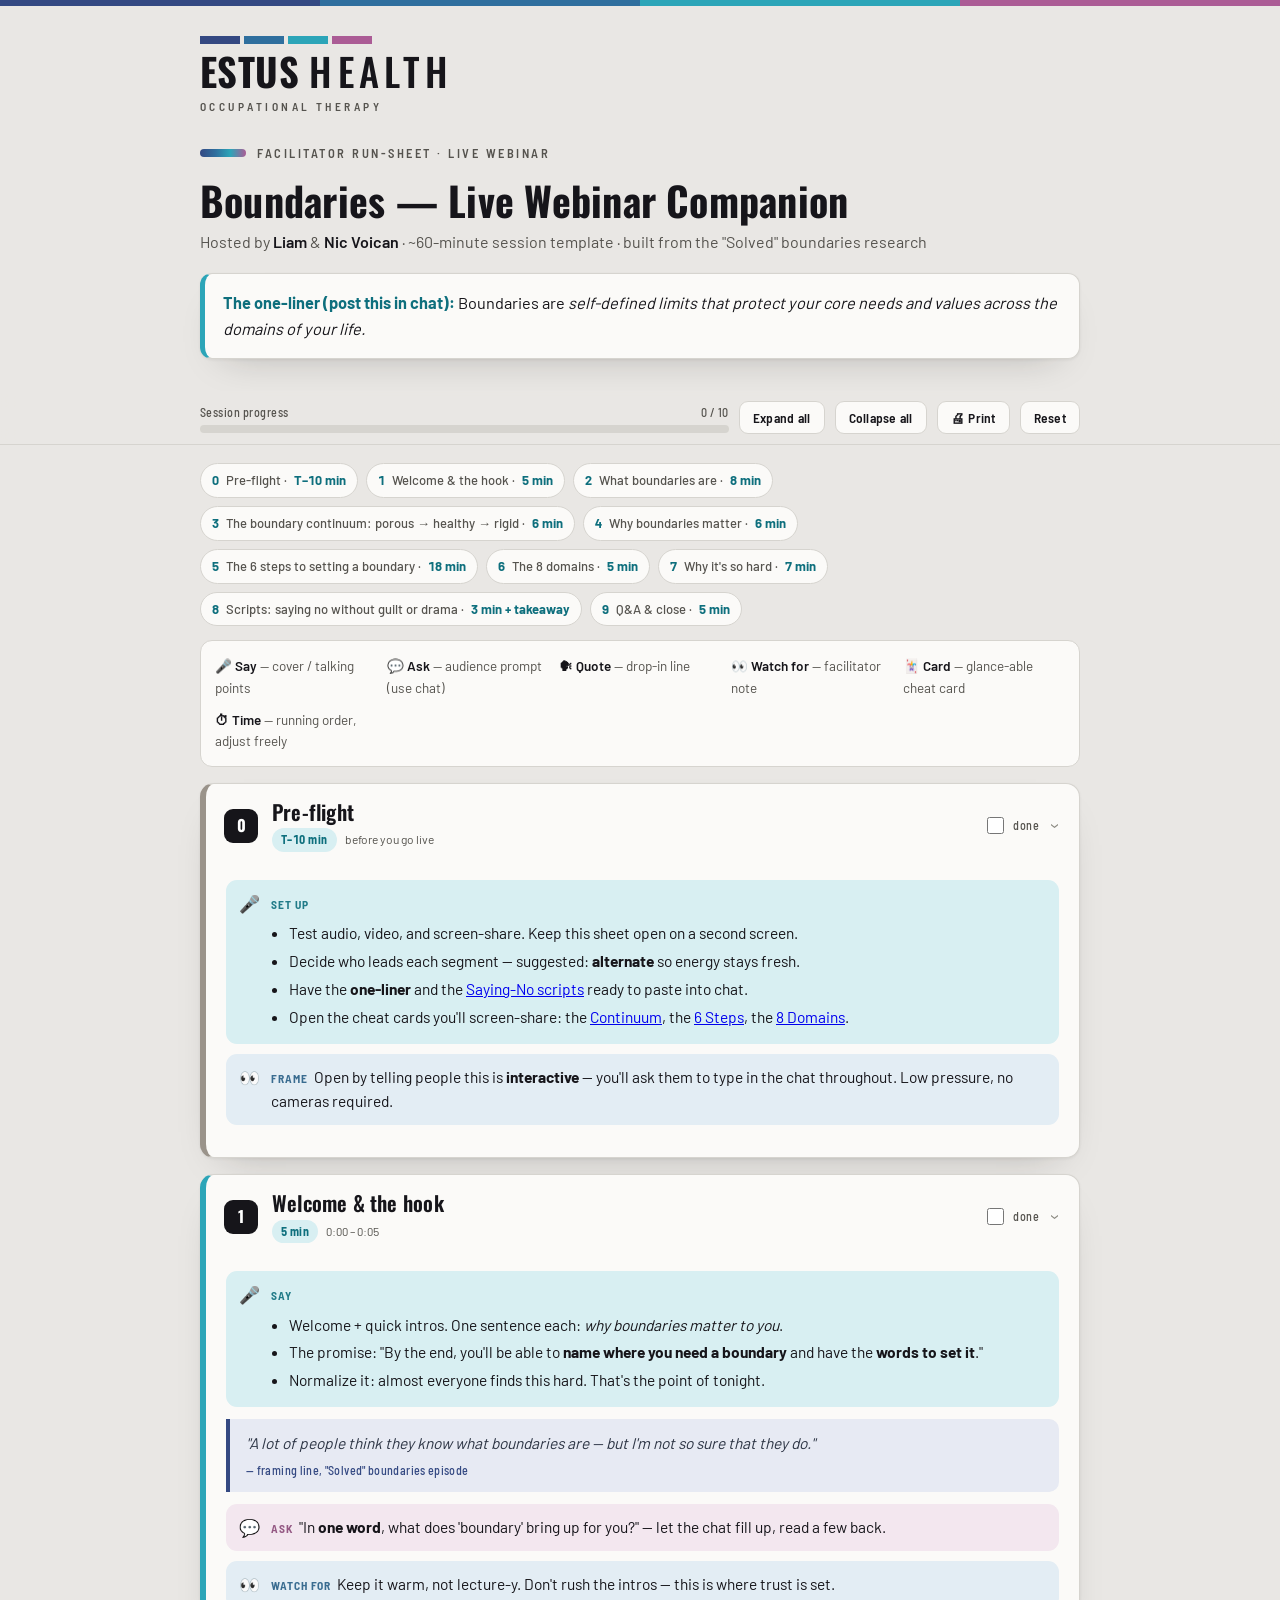
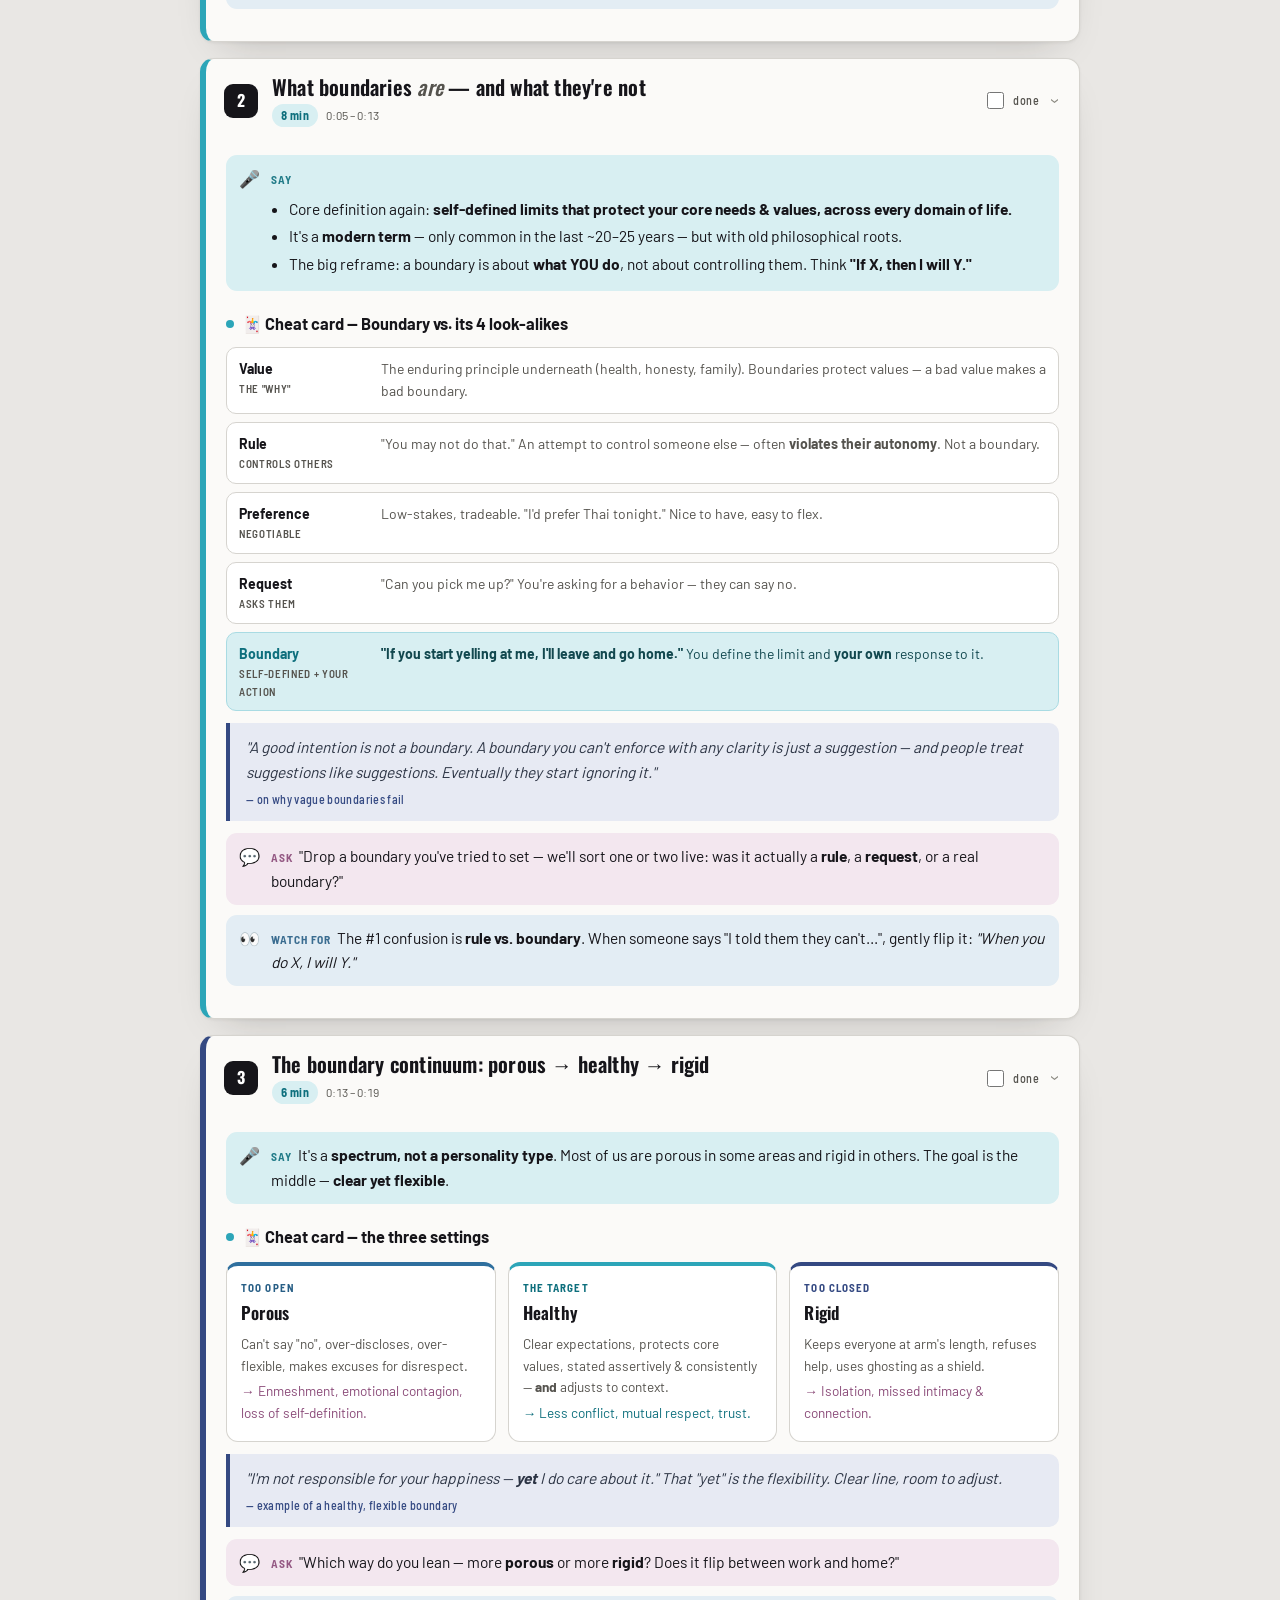
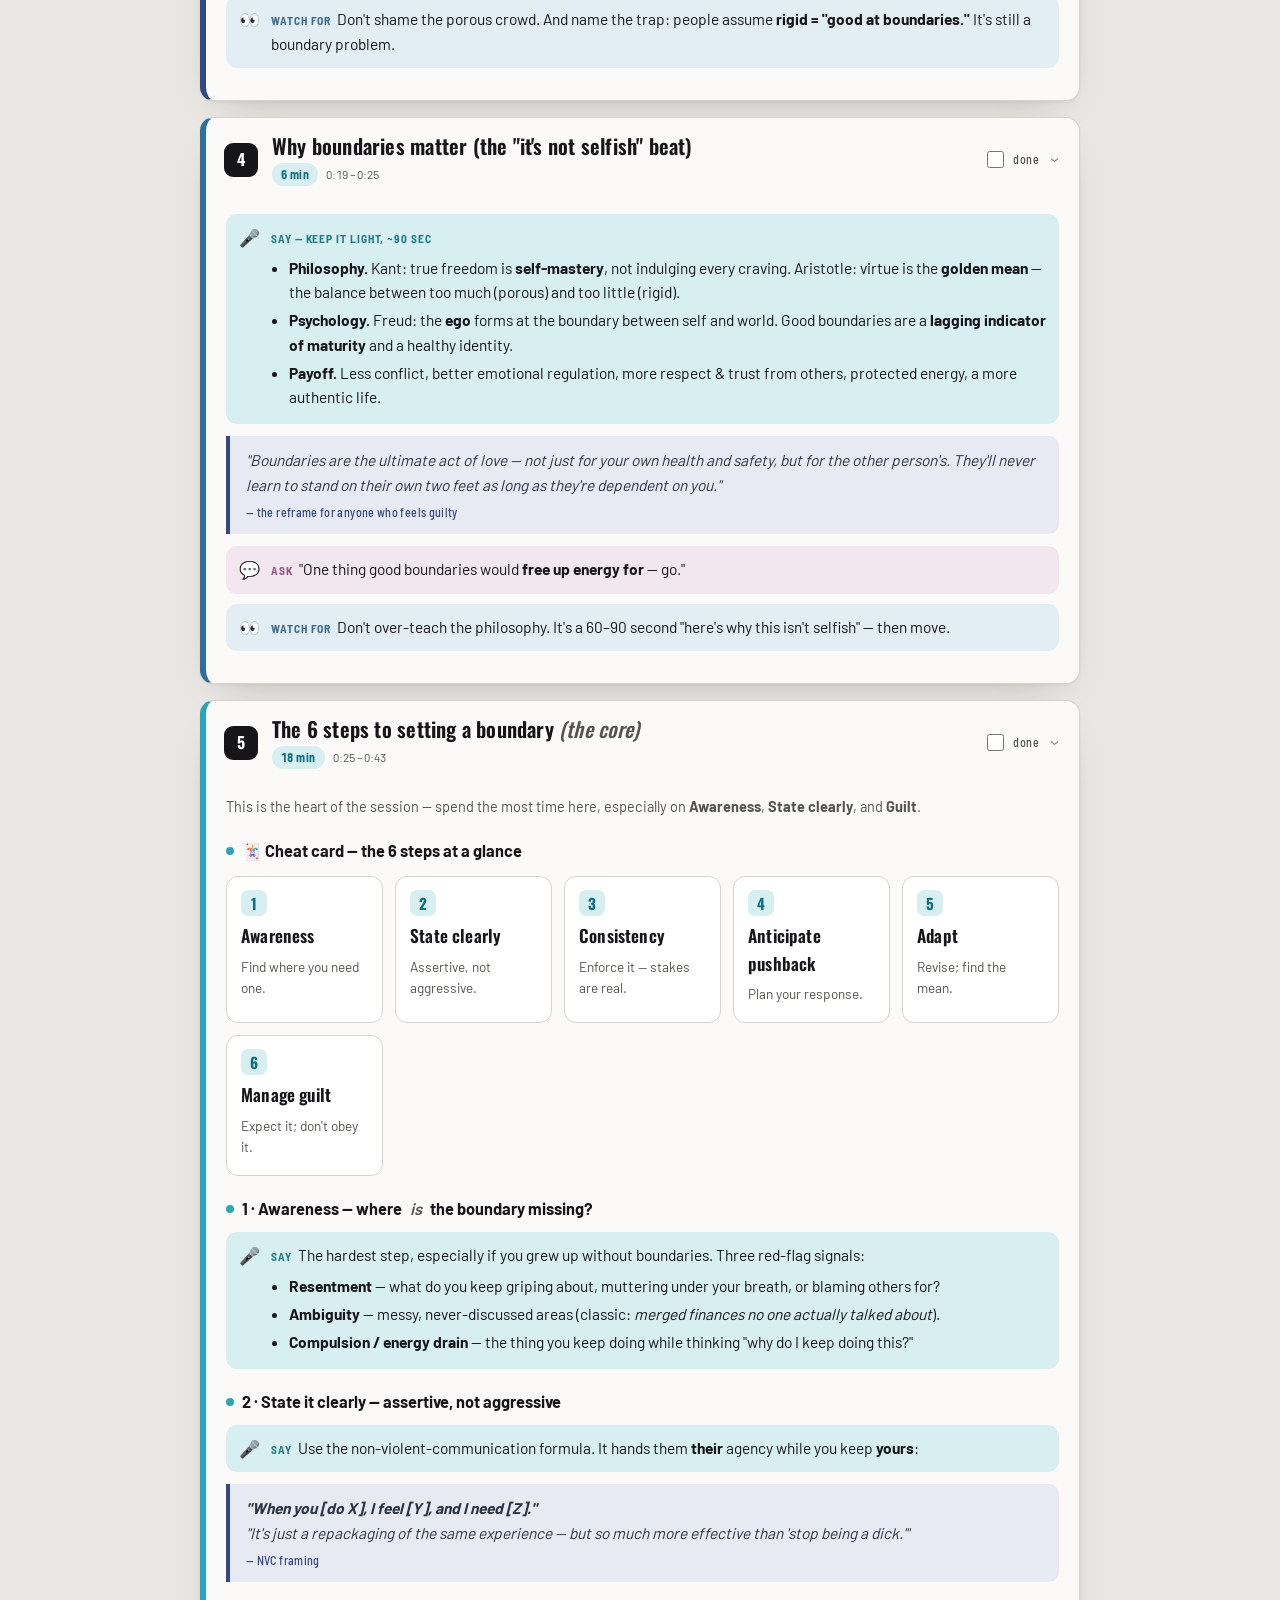
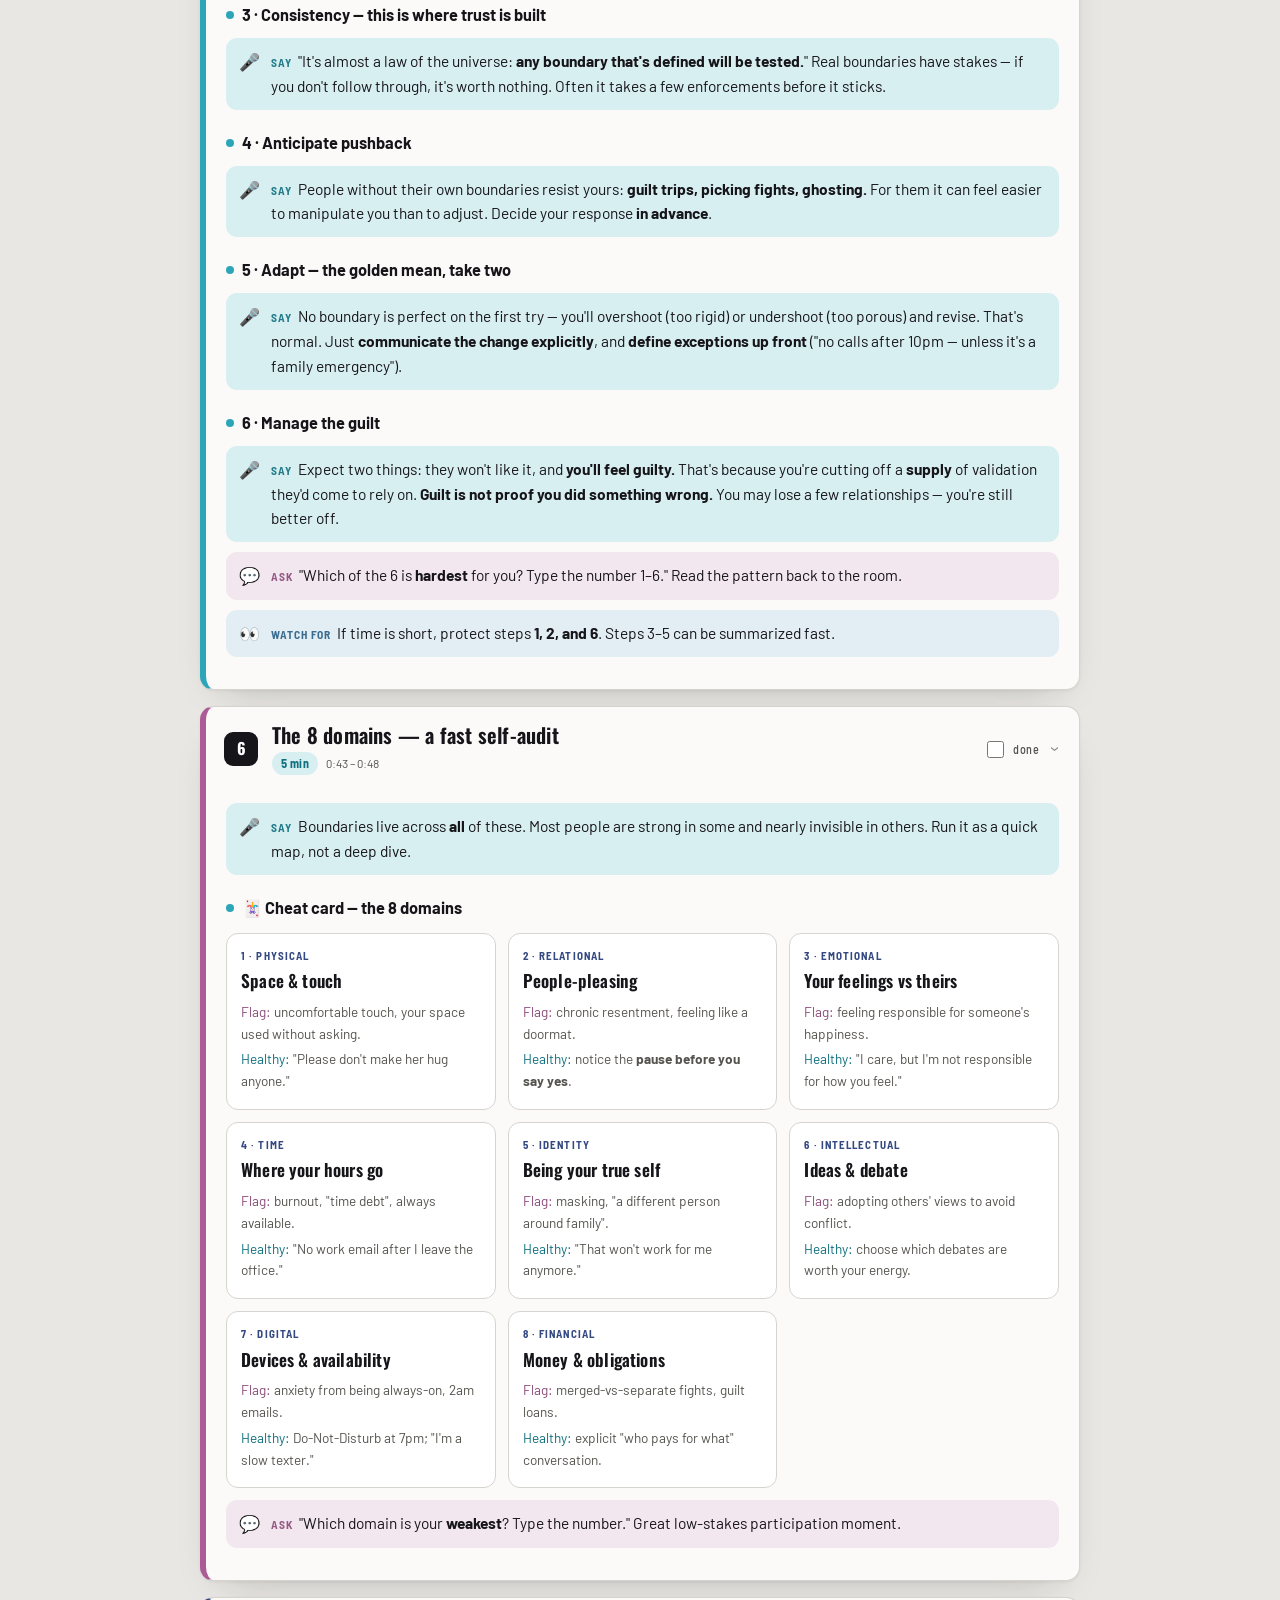
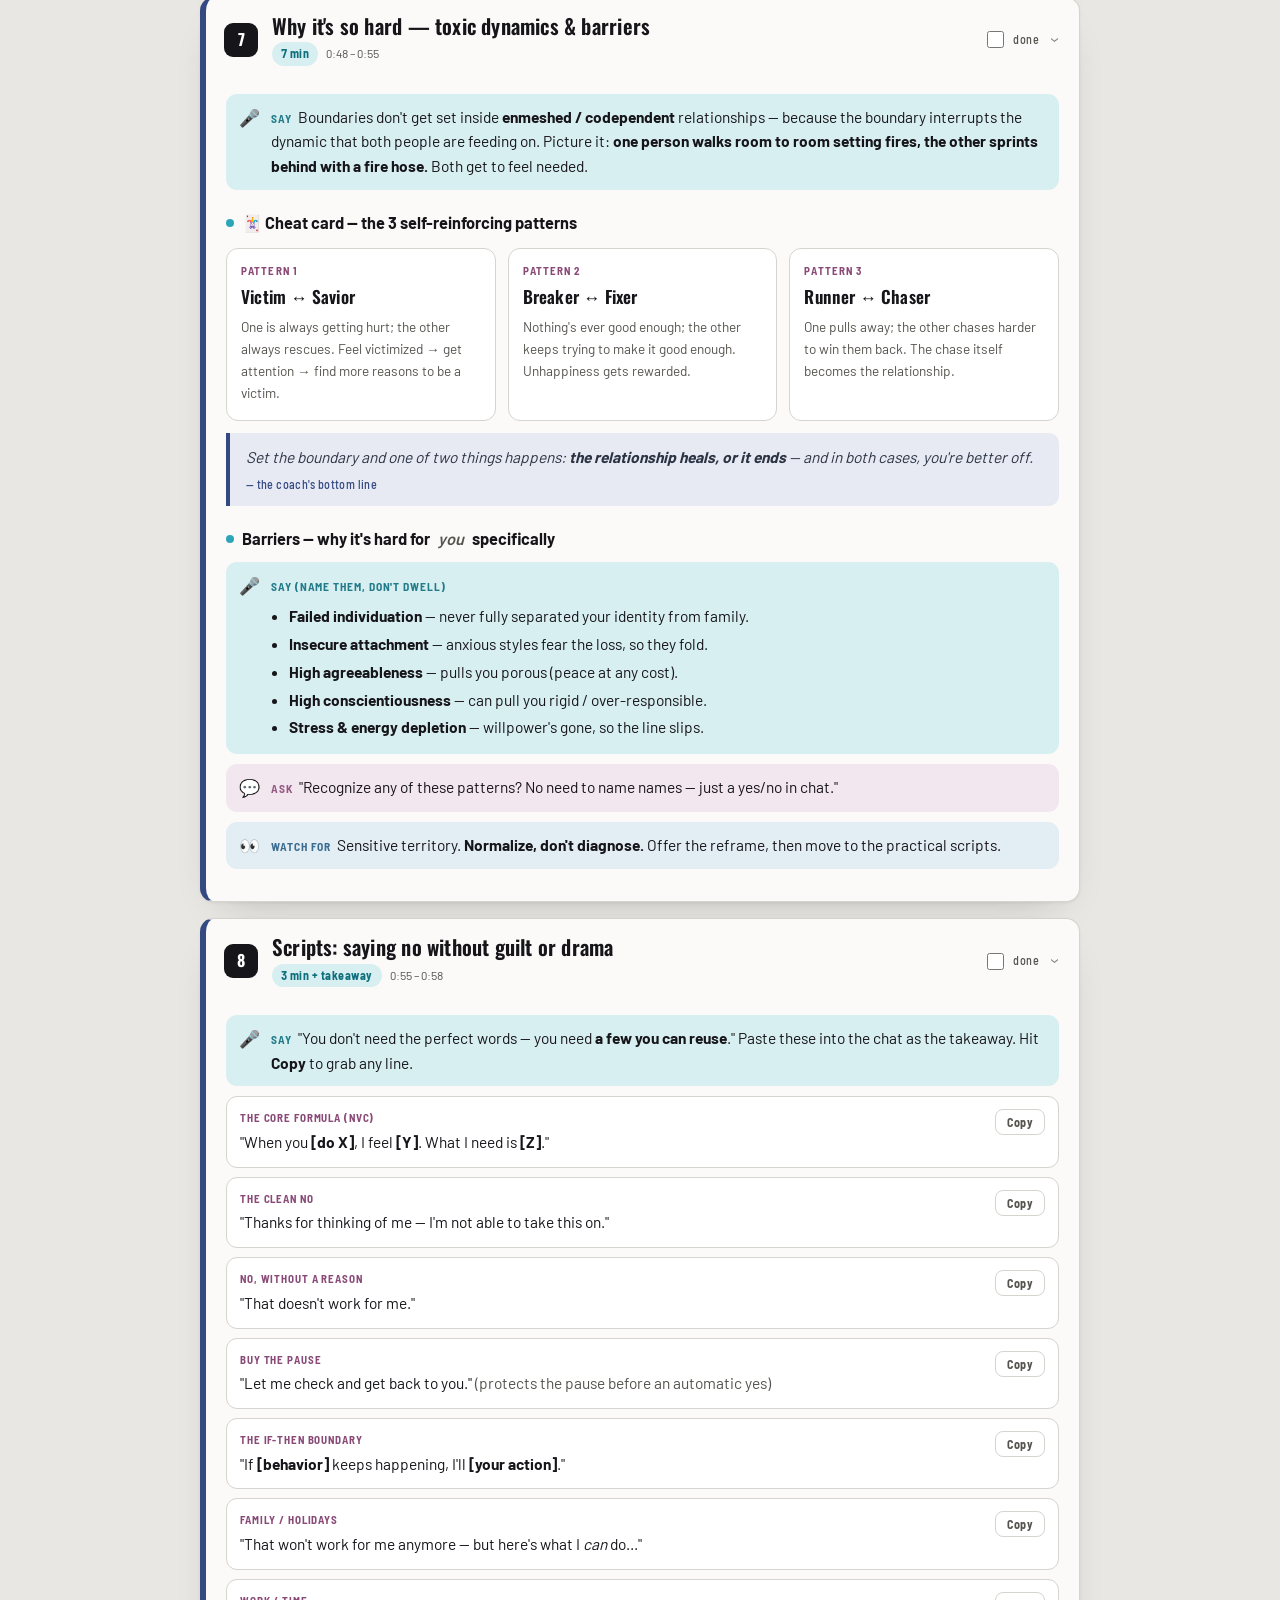
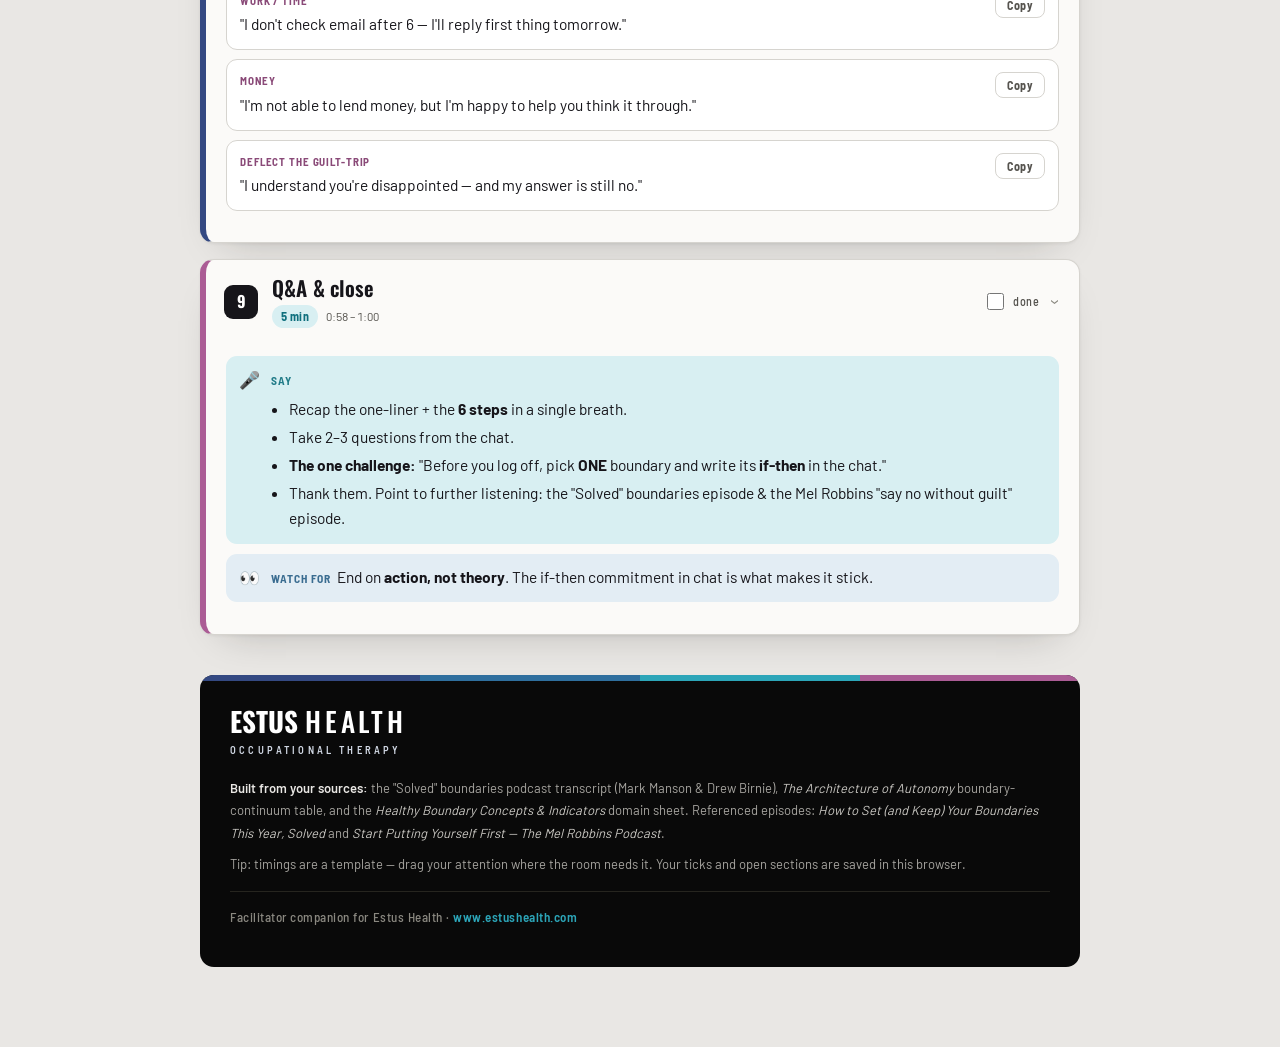
==== index.html @ 086619d7 "Add Estus Health-branded Boundaries run-sheet for Vercel hosting Turn the Boundaries webinar facilit" ====
<!DOCTYPE html>
<html lang="en">
<head>
<meta charset="UTF-8">
<meta name="viewport" content="width=device-width, initial-scale=1.0">
<title>Boundaries Webinar — Facilitator Run-Sheet · Estus Health</title>
<meta name="description" content="Estus Health facilitator run-sheet for the live Boundaries webinar — an ADHD-friendly companion with cues, cheat cards and copy-ready scripts.">
<meta name="theme-color" content="#090909">
<link rel="icon" href="data:image/svg+xml,%3Csvg xmlns='http://www.w3.org/2000/svg' viewBox='0 0 32 32'%3E%3Crect width='32' height='32' fill='%23090909'/%3E%3Crect x='6' y='8' width='20' height='4' fill='%23344982'/%3E%3Crect x='6' y='13' width='20' height='4' fill='%232f6f9e'/%3E%3Crect x='6' y='18' width='20' height='4' fill='%232ca5b8'/%3E%3Crect x='6' y='23' width='20' height='4' fill='%23ab5c95'/%3E%3C/svg%3E">
<link rel="preload" href="fonts/Oswald-700.woff2" as="font" type="font/woff2" crossorigin>
<link rel="preload" href="fonts/Barlow-400.woff2" as="font" type="font/woff2" crossorigin>
<link rel="stylesheet" href="fonts/fonts.css">
<style>
  :root{
    /* ---- Estus Health brand bands ---- */
    --band-1:#344982; --band-2:#2f6f9e; --band-3:#2ca5b8; --band-4:#ab5c95;
    --band-grad:linear-gradient(90deg,#344982 0%,#2f6f9e 34%,#2ca5b8 66%,#ab5c95 100%);

    /* ---- Neutrals ---- */
    --bg:#e9e7e4; --panel:#fbfaf8; --panel-2:#ffffff; --near-black:#090909;
    --ink:#16151a; --ink-soft:#55534e; --ink-faint:#8a8880;
    --line:#d6d4cf; --line-soft:#e6e4df; --hover:#f2efe9;

    /* ---- Semantic roles mapped onto the bands ---- */
    --accent:#2ca5b8; --accent-soft:#d8eff2; --accent-ink:#0e6f7d;   /* say / primary / positive */
    --amber:#285f86;  --amber-soft:#e3edf4;                           /* watch  → blue band  */
    --slate:#344982;  --slate-soft:#e7eaf3;                           /* quote  → indigo band */
    --green:#2ca5b8;  --green-soft:#d8eff2;                           /* done   → teal band  */
    --plum:#8a4a78;   --plum-soft:#f3e7ef;                            /* ask    → plum band  */
    --say:var(--accent); --ask:var(--plum); --quote:var(--slate); --watch:var(--amber);

    /* ---- Type ---- */
    --font-body:'Barlow',-apple-system,BlinkMacSystemFont,"Segoe UI",Roboto,Helvetica,Arial,sans-serif;
    --font-head:'Oswald','Barlow',sans-serif;
    --font-cond:'Barlow Semi Condensed','Barlow',sans-serif;

    --radius:14px; --shadow:0 1px 3px rgba(20,18,15,.06),0 18px 40px -24px rgba(20,18,15,.28);
    --maxw:920px;
  }
  *{box-sizing:border-box}
  html{scroll-behavior:smooth}
  body{
    margin:0; background:var(--bg); color:var(--ink);
    font-family:var(--font-body);
    line-height:1.6; font-size:17px; -webkit-font-smoothing:antialiased;
  }
  .wrap{max-width:var(--maxw); margin:0 auto; padding:0 20px 80px;}

  /* ---------- Band motif ---------- */
  .bandset{display:flex;}
  .bandset span{flex:1; display:block;}
  .bandset span:nth-child(1){background:var(--band-1)}
  .bandset span:nth-child(2){background:var(--band-2)}
  .bandset span:nth-child(3){background:var(--band-3)}
  .bandset span:nth-child(4){background:var(--band-4)}
  .brandbar{height:6px;}

  /* ---------- Header ---------- */
  header.hero{max-width:var(--maxw); margin:0 auto; padding:30px 20px 14px;}
  .wordmark{margin-bottom:22px;}
  .wordmark .bandset{width:172px; gap:4px; margin-bottom:11px;}
  .wordmark .bandset span{height:8px;}
  .wordmark .mark{font-family:var(--font-head); font-weight:700; font-size:2.4rem; line-height:.85; color:var(--ink); letter-spacing:.01em;}
  .wordmark .mark .lt{font-weight:500; letter-spacing:.14em;}
  .wordmark .tag{font-family:var(--font-cond); font-weight:600; font-size:.72rem; letter-spacing:.3em; text-transform:uppercase; color:var(--ink-soft); margin-top:9px;}

  .eyebrow{display:inline-flex; align-items:center; gap:11px; margin-bottom:12px;}
  .eyebrow-bar{width:46px; height:8px; border-radius:4px; background:var(--band-grad);}
  .eyebrow-txt{font-family:var(--font-cond); font-weight:600; letter-spacing:.2em; text-transform:uppercase; font-size:12.5px; color:var(--ink-soft);}

  h1{font-family:var(--font-head); font-weight:700; font-size:2.5rem; line-height:1.04; margin:.3rem 0 .5rem; letter-spacing:.006em;}
  .byline{color:var(--ink-soft); font-size:1rem; margin:0 0 4px;}
  .byline b{color:var(--ink); font-weight:600;}
  .oneliner{
    margin:18px 0 0; padding:16px 18px; background:var(--panel); border:1px solid var(--line);
    border-left:5px solid var(--accent); border-radius:12px; box-shadow:var(--shadow); font-size:1.02rem;
  }
  .oneliner strong{color:var(--accent-ink); font-weight:700;}

  /* ---------- Sticky control bar ---------- */
  .toolbar{
    position:sticky; top:0; z-index:50; background:rgba(233,231,228,.9);
    backdrop-filter:saturate(140%) blur(8px); border-bottom:1px solid var(--line);
    margin-top:18px;
  }
  .toolbar-inner{max-width:var(--maxw); margin:0 auto; padding:10px 20px; display:flex; gap:10px; align-items:center; flex-wrap:wrap;}
  .progress-wrap{flex:1 1 200px; min-width:160px;}
  .progress-label{font-family:var(--font-cond); font-weight:500; letter-spacing:.04em; font-size:12px; color:var(--ink-soft); margin-bottom:3px; display:flex; justify-content:space-between;}
  .bar{height:8px; background:var(--line); border-radius:99px; overflow:hidden;}
  .bar>i{display:block; height:100%; width:0; background:var(--band-grad); transition:width .3s ease;}
  .btn{
    font-family:var(--font-cond); font-size:13.5px; font-weight:600; letter-spacing:.02em; cursor:pointer; border:1px solid var(--line);
    background:var(--panel); color:var(--ink); padding:7px 13px; border-radius:9px; transition:.15s;
  }
  .btn:hover{border-color:var(--accent); color:var(--accent-ink);}
  .btn:active{transform:translateY(1px);}

  /* ---------- Jump nav ---------- */
  nav.jump{margin:18px 0 8px; display:flex; flex-wrap:wrap; gap:8px;}
  nav.jump a{
    text-decoration:none; font-size:13px; font-weight:500; color:var(--ink-soft);
    background:var(--panel); border:1px solid var(--line); padding:6px 11px; border-radius:999px; transition:.15s; display:flex; gap:7px; align-items:center;
  }
  nav.jump a:hover{color:var(--accent-ink); border-color:var(--accent);}
  nav.jump a .t{color:var(--accent-ink); font-weight:700; font-variant-numeric:tabular-nums;}

  /* ---------- Legend ---------- */
  .legend{display:grid; grid-template-columns:repeat(auto-fit,minmax(150px,1fr)); gap:10px; margin:14px 0 6px;
    background:var(--panel); border:1px solid var(--line); border-radius:12px; padding:14px;}
  .legend div{font-size:13.5px; color:var(--ink-soft);} .legend b{color:var(--ink); font-weight:600;}

  /* ---------- Section cards ---------- */
  section.seg{
    background:var(--panel); border:1px solid var(--line); border-radius:var(--radius);
    box-shadow:var(--shadow); margin:16px 0; overflow:hidden; scroll-margin-top:74px;
    border-left:6px solid var(--accent);
  }
  section.seg[data-tone="prep"]{border-left-color:#9a938a}
  section.seg[data-tone="a"]{border-left-color:var(--band-3)}
  section.seg[data-tone="b"]{border-left-color:var(--band-2)}
  section.seg[data-tone="c"]{border-left-color:var(--band-1)}
  section.seg[data-tone="d"]{border-left-color:var(--band-4)}
  section.seg[data-tone="e"]{border-left-color:var(--band-1)}
  .seg-head{
    display:flex; align-items:center; gap:14px; padding:16px 18px; cursor:pointer; user-select:none;
  }
  .seg-head:hover{background:var(--hover);}
  .seg-num{
    flex:none; width:34px; height:34px; border-radius:9px; display:grid; place-items:center;
    font-family:var(--font-head); font-weight:700; font-size:16px; background:var(--ink); color:#fff;
  }
  .seg-title{flex:1; min-width:0;}
  .seg-title h2{margin:0; font-family:var(--font-head); font-weight:600; font-size:1.3rem; line-height:1.18; letter-spacing:.01em;}
  .seg-title h2 em{font-style:italic; font-weight:500; color:var(--ink-soft);}
  .seg-meta{display:flex; gap:8px; align-items:center; margin-top:4px; flex-wrap:wrap;}
  .time{font-family:var(--font-cond); font-size:12px; font-weight:700; letter-spacing:.04em; color:var(--accent-ink); background:var(--accent-soft); padding:2px 9px; border-radius:999px; font-variant-numeric:tabular-nums;}
  .clock{font-size:12px; color:var(--ink-soft); font-variant-numeric:tabular-nums;}
  .chev{flex:none; color:var(--ink-faint); transition:transform .25s ease; font-size:20px; line-height:1;}
  section.seg.open .chev{transform:rotate(90deg);}
  .done-toggle{flex:none; display:flex; align-items:center; gap:6px; font-family:var(--font-cond); font-size:12px; letter-spacing:.04em; color:var(--ink-soft); cursor:pointer;}
  .done-toggle input{width:17px; height:17px; accent-color:var(--accent); cursor:pointer;}

  .seg-body{
    max-height:0; overflow:hidden; transition:max-height .35s ease;
  }
  .seg-body-inner{padding:2px 20px 22px;}
  section.seg.done .seg-num{background:var(--accent); color:#fff;}
  section.seg.done .seg-head h2{text-decoration:line-through; text-decoration-color:var(--line);}

  /* ---------- Cue blocks ---------- */
  .cue{display:flex; gap:11px; padding:11px 13px; border-radius:11px; margin:10px 0; font-size:15.5px;}
  .cue .ic{flex:none; font-size:17px; line-height:1.5;}
  .cue.say{background:var(--accent-soft);}
  .cue.ask{background:var(--plum-soft);}
  .cue.watch{background:var(--amber-soft);}
  .cue .lab{font-family:var(--font-cond); font-weight:700; text-transform:uppercase; letter-spacing:.08em; font-size:11.5px; margin-right:3px; opacity:.9;}
  .cue.say .lab{color:var(--accent-ink);} .cue.ask .lab{color:var(--plum);} .cue.watch .lab{color:var(--amber);}
  .cue ul{margin:6px 0 0; padding-left:18px;} .cue li{margin:3px 0;}

  blockquote.q{
    margin:12px 0; padding:12px 16px; border-left:4px solid var(--slate); background:var(--slate-soft);
    border-radius:0 10px 10px 0; font-style:italic; color:#2c3444; font-size:15.5px;
  }
  blockquote.q .src{display:block; font-style:normal; font-family:var(--font-cond); font-size:12px; color:var(--slate); margin-top:5px; letter-spacing:.03em;}

  h3.mini{font-family:var(--font-body); font-weight:700; font-size:1.02rem; margin:20px 0 8px; color:var(--ink); display:flex; align-items:center; gap:8px;}
  h3.mini::before{content:""; flex:none; width:8px; height:8px; border-radius:50%; background:var(--accent);}
  h3.mini em{font-style:italic; color:var(--ink-soft); font-weight:600;}

  p.note{color:var(--ink-soft); font-size:14.5px; margin:8px 0;}

  /* ---------- Cheat cards ---------- */
  .cards{display:grid; gap:12px; margin:12px 0;}
  .cards.three{grid-template-columns:repeat(auto-fit,minmax(215px,1fr));}
  .cards.six{grid-template-columns:repeat(auto-fit,minmax(150px,1fr));}
  .cards.eight{grid-template-columns:repeat(auto-fit,minmax(215px,1fr));}
  .card{border:1px solid var(--line); border-radius:12px; padding:13px 14px; background:var(--panel-2);}
  .card .cap{font-family:var(--font-cond); font-size:11px; text-transform:uppercase; letter-spacing:.1em; font-weight:700; margin-bottom:3px;}
  .card h4{margin:0 0 6px; font-family:var(--font-head); font-weight:600; font-size:1.08rem; letter-spacing:.01em;}
  .card p{margin:4px 0; font-size:13.6px; color:var(--ink-soft);}
  .card .flag{color:var(--plum);}
  .card .good{color:var(--accent-ink);}
  .card.porous{border-top:4px solid var(--band-2);} .card.porous .cap{color:#285f86;}
  .card.rigid{border-top:4px solid var(--band-1);} .card.rigid .cap{color:var(--band-1);}
  .card.healthy{border-top:4px solid var(--band-3);} .card.healthy .cap{color:var(--accent-ink);}
  .card .stepn{display:inline-grid; place-items:center; width:26px; height:26px; border-radius:7px; background:var(--accent-soft); color:var(--accent-ink); font-family:var(--font-head); font-weight:700; font-size:15px; margin-bottom:6px;}

  /* vs table */
  .vs{display:grid; gap:8px; margin:10px 0;}
  .vs .row{display:grid; grid-template-columns:130px 1fr; gap:12px; padding:10px 12px; border:1px solid var(--line); border-radius:10px; background:var(--panel-2); align-items:start;}
  .vs .row .k{font-weight:700; font-size:14px;}
  .vs .row.is-b{background:var(--accent-soft); border-color:#a9dbe3;}
  .vs .row .k .tag{display:block; font-family:var(--font-cond); font-size:11px; font-weight:600; color:var(--ink-soft); text-transform:uppercase; letter-spacing:.06em;}
  .vs .row p{margin:0; font-size:14px; color:var(--ink-soft);}
  .vs .row.is-b .k{color:var(--accent-ink);}
  .vs .row.is-b p{color:#12484f;}

  /* ---------- Scripts ---------- */
  .script{border:1px solid var(--line); border-radius:11px; padding:12px 13px; margin:9px 0; background:var(--panel-2); display:flex; gap:12px; align-items:flex-start;}
  .script .stxt{flex:1;}
  .script .cap{font-family:var(--font-cond); font-size:11px; font-weight:700; text-transform:uppercase; letter-spacing:.08em; color:var(--plum); margin-bottom:3px;}
  .script .line{font-size:15.5px;}
  .script .copy{flex:none; font-family:var(--font-cond); font-size:12px; font-weight:700; letter-spacing:.04em; border:1px solid var(--line); background:#fff; color:var(--ink-soft); padding:5px 11px; border-radius:8px; cursor:pointer; transition:.15s;}
  .script .copy:hover{border-color:var(--plum); color:var(--plum);}
  .script .copy.copied{background:var(--accent-soft); border-color:var(--accent); color:var(--accent-ink);}

  /* ---------- Footer ---------- */
  footer{max-width:var(--maxw); margin:40px auto 0; background:var(--near-black); color:#cfd6e2; border-radius:var(--radius); overflow:hidden; font-size:13px;}
  footer .foot-top{height:6px;}
  footer .foot-inner{padding:28px 30px 30px;}
  footer .foot-mark{font-family:var(--font-head); font-weight:700; font-size:1.7rem; line-height:.9; color:#fff;}
  footer .foot-mark .lt{font-weight:500; letter-spacing:.14em;}
  footer .foot-tag{font-family:var(--font-cond); font-weight:600; font-size:.66rem; letter-spacing:.3em; text-transform:uppercase; color:#cfd6e2; margin:9px 0 18px;}
  footer .foot-notes p{color:#a7a5a0; margin:9px 0; line-height:1.7;}
  footer .foot-notes b{color:#e9e7e4; font-weight:600;}
  footer .foot-notes i{color:#c9c7c2;}
  footer .foot-brand-note{font-family:var(--font-cond); letter-spacing:.04em; color:#8a8880 !important; margin-top:16px !important; border-top:1px solid #26251f; padding-top:14px;}
  footer .foot-brand-note span{color:var(--accent); font-weight:600;}

  /* ---------- Print ---------- */
  @media print{
    .toolbar,nav.jump,.chev,.done-toggle,.script .copy,.btn,.brandbar{display:none !important;}
    body{background:#fff; font-size:12px;}
    section.seg{box-shadow:none; break-inside:avoid; border:1px solid #ccc;}
    .seg-body{max-height:none !important;}
    .seg-body-inner{padding-top:6px;}
    header.hero{padding-top:0;}
    a{color:inherit; text-decoration:none;}
    footer{background:#fff !important; color:#000 !important; border:1px solid #ccc;}
    footer .foot-mark{color:#000 !important;}
    footer .foot-tag{color:#333 !important;}
    footer .foot-notes p, footer .foot-notes i{color:#333 !important;}
    footer .foot-notes b{color:#000 !important;}
    footer .foot-brand-note{color:#333 !important;}
  }
  @media (max-width:560px){
    body{font-size:16px;} h1{font-size:1.9rem;}
    .wordmark .mark{font-size:2rem;}
    .vs .row{grid-template-columns:1fr;}
    .seg-head{gap:10px; padding:14px;}
  }
</style>
</head>
<body>

<div class="brandbar bandset"><span></span><span></span><span></span><span></span></div>

<header class="hero">
  <div class="wordmark">
    <div class="bandset"><span></span><span></span><span></span><span></span></div>
    <div class="mark">ESTUS <span class="lt">HEALTH</span></div>
    <div class="tag">Occupational Therapy</div>
  </div>
  <div class="eyebrow"><span class="eyebrow-bar"></span><span class="eyebrow-txt">Facilitator Run-Sheet · Live Webinar</span></div>
  <h1>Boundaries — Live Webinar Companion</h1>
  <p class="byline">Hosted by <b>Liam</b> &amp; <b>Nic Voican</b> · ~60-minute session template · built from the "Solved" boundaries research</p>
  <div class="oneliner">
    <strong>The one-liner (post this in chat):</strong> Boundaries are <em>self-defined limits that protect your core needs and values across the domains of your life.</em>
  </div>
</header>

<div class="toolbar">
  <div class="toolbar-inner">
    <div class="progress-wrap">
      <div class="progress-label"><span>Session progress</span><span id="progTxt">0 / 10</span></div>
      <div class="bar"><i id="progBar"></i></div>
    </div>
    <button class="btn" id="expandAll">Expand all</button>
    <button class="btn" id="collapseAll">Collapse all</button>
    <button class="btn" onclick="window.print()">🖨 Print</button>
    <button class="btn" id="resetBtn" title="Clear ticks & open state">Reset</button>
  </div>
</div>

<div class="wrap">

  <nav class="jump" id="jumpNav"><!-- filled by JS --></nav>

  <div class="legend">
    <div><b>🎤 Say</b> — cover / talking points</div>
    <div><b>💬 Ask</b> — audience prompt (use chat)</div>
    <div><b>🗣 Quote</b> — drop-in line</div>
    <div><b>👀 Watch for</b> — facilitator note</div>
    <div><b>🃏 Card</b> — glance-able cheat card</div>
    <div><b>⏱ Time</b> — running order, adjust freely</div>
  </div>

  <!-- ============ PREP ============ -->
  <section class="seg" data-tone="prep" id="prep">
    <div class="seg-head">
      <div class="seg-num">0</div>
      <div class="seg-title">
        <h2>Pre-flight</h2>
        <div class="seg-meta"><span class="time">T–10 min</span><span class="clock">before you go live</span></div>
      </div>
      <label class="done-toggle" onclick="event.stopPropagation()"><input type="checkbox" class="doneCk"> done</label>
      <div class="chev">›</div>
    </div>
    <div class="seg-body"><div class="seg-body-inner">
      <div class="cue say"><span class="ic">🎤</span><div><span class="lab">Set up</span>
        <ul>
          <li>Test audio, video, and screen-share. Keep this sheet open on a second screen.</li>
          <li>Decide who leads each segment — suggested: <b>alternate</b> so energy stays fresh.</li>
          <li>Have the <b>one-liner</b> and the <a href="#s8">Saying-No scripts</a> ready to paste into chat.</li>
          <li>Open the cheat cards you'll screen-share: the <a href="#s3">Continuum</a>, the <a href="#s5">6 Steps</a>, the <a href="#s6">8 Domains</a>.</li>
        </ul></div></div>
      <div class="cue watch"><span class="ic">👀</span><div><span class="lab">Frame</span> Open by telling people this is <b>interactive</b> — you'll ask them to type in the chat throughout. Low pressure, no cameras required.</div></div>
    </div></div>
  </section>

  <!-- ============ 1 ============ -->
  <section class="seg" data-tone="a" id="s1">
    <div class="seg-head">
      <div class="seg-num">1</div>
      <div class="seg-title">
        <h2>Welcome &amp; the hook</h2>
        <div class="seg-meta"><span class="time">5 min</span><span class="clock">0:00 – 0:05</span></div>
      </div>
      <label class="done-toggle" onclick="event.stopPropagation()"><input type="checkbox" class="doneCk"> done</label>
      <div class="chev">›</div>
    </div>
    <div class="seg-body"><div class="seg-body-inner">
      <div class="cue say"><span class="ic">🎤</span><div><span class="lab">Say</span>
        <ul>
          <li>Welcome + quick intros. One sentence each: <i>why boundaries matter to you</i>.</li>
          <li>The promise: "By the end, you'll be able to <b>name where you need a boundary</b> and have the <b>words to set it</b>."</li>
          <li>Normalize it: almost everyone finds this hard. That's the point of tonight.</li>
        </ul></div></div>
      <blockquote class="q">"A lot of people think they know what boundaries are — but I'm not so sure that they do."<span class="src">— framing line, "Solved" boundaries episode</span></blockquote>
      <div class="cue ask"><span class="ic">💬</span><div><span class="lab">Ask</span> "In <b>one word</b>, what does 'boundary' bring up for you?" — let the chat fill up, read a few back.</div></div>
      <div class="cue watch"><span class="ic">👀</span><div><span class="lab">Watch for</span> Keep it warm, not lecture-y. Don't rush the intros — this is where trust is set.</div></div>
    </div></div>
  </section>

  <!-- ============ 2 ============ -->
  <section class="seg" data-tone="a" id="s2">
    <div class="seg-head">
      <div class="seg-num">2</div>
      <div class="seg-title">
        <h2>What boundaries <em>are</em> — and what they're not</h2>
        <div class="seg-meta"><span class="time">8 min</span><span class="clock">0:05 – 0:13</span></div>
      </div>
      <label class="done-toggle" onclick="event.stopPropagation()"><input type="checkbox" class="doneCk"> done</label>
      <div class="chev">›</div>
    </div>
    <div class="seg-body"><div class="seg-body-inner">
      <div class="cue say"><span class="ic">🎤</span><div><span class="lab">Say</span>
        <ul>
          <li>Core definition again: <b>self-defined limits that protect your core needs &amp; values, across every domain of life.</b></li>
          <li>It's a <b>modern term</b> — only common in the last ~20–25 years — but with old philosophical roots.</li>
          <li>The big reframe: a boundary is about <b>what YOU do</b>, not about controlling them. Think <b>"If X, then I will Y."</b></li>
        </ul></div></div>

      <h3 class="mini">🃏 Cheat card — Boundary vs. its 4 look-alikes</h3>
      <div class="vs">
        <div class="row"><div class="k">Value<span class="tag">the "why"</span></div><p>The enduring principle underneath (health, honesty, family). Boundaries protect values — a bad value makes a bad boundary.</p></div>
        <div class="row"><div class="k">Rule<span class="tag">controls others</span></div><p>"You may not do that." An attempt to control someone else — often <b>violates their autonomy</b>. Not a boundary.</p></div>
        <div class="row"><div class="k">Preference<span class="tag">negotiable</span></div><p>Low-stakes, tradeable. "I'd prefer Thai tonight." Nice to have, easy to flex.</p></div>
        <div class="row"><div class="k">Request<span class="tag">asks them</span></div><p>"Can you pick me up?" You're asking for a behavior — they can say no.</p></div>
        <div class="row is-b"><div class="k">Boundary<span class="tag">self-defined + your action</span></div><p><b>"If you start yelling at me, I'll leave and go home."</b> You define the limit and <b>your own</b> response to it.</p></div>
      </div>

      <blockquote class="q">"A good intention is not a boundary. A boundary you can't enforce with any clarity is just a suggestion — and people treat suggestions like suggestions. Eventually they start ignoring it."<span class="src">— on why vague boundaries fail</span></blockquote>

      <div class="cue ask"><span class="ic">💬</span><div><span class="lab">Ask</span> "Drop a boundary you've tried to set — we'll sort one or two live: was it actually a <b>rule</b>, a <b>request</b>, or a real boundary?"</div></div>
      <div class="cue watch"><span class="ic">👀</span><div><span class="lab">Watch for</span> The #1 confusion is <b>rule vs. boundary</b>. When someone says "I told them they can't…", gently flip it: <i>"When you do X, I will Y."</i></div></div>
    </div></div>
  </section>

  <!-- ============ 3 ============ -->
  <section class="seg" data-tone="c" id="s3">
    <div class="seg-head">
      <div class="seg-num">3</div>
      <div class="seg-title">
        <h2>The boundary continuum: porous → healthy → rigid</h2>
        <div class="seg-meta"><span class="time">6 min</span><span class="clock">0:13 – 0:19</span></div>
      </div>
      <label class="done-toggle" onclick="event.stopPropagation()"><input type="checkbox" class="doneCk"> done</label>
      <div class="chev">›</div>
    </div>
    <div class="seg-body"><div class="seg-body-inner">
      <div class="cue say"><span class="ic">🎤</span><div><span class="lab">Say</span> It's a <b>spectrum, not a personality type</b>. Most of us are porous in some areas and rigid in others. The goal is the middle — <b>clear yet flexible</b>.</div></div>

      <h3 class="mini">🃏 Cheat card — the three settings</h3>
      <div class="cards three">
        <div class="card porous">
          <div class="cap">Too open</div><h4>Porous</h4>
          <p>Can't say "no", over-discloses, over-flexible, makes excuses for disrespect.</p>
          <p class="flag">→ Enmeshment, emotional contagion, loss of self-definition.</p>
        </div>
        <div class="card healthy">
          <div class="cap">The target</div><h4>Healthy</h4>
          <p>Clear expectations, protects core values, stated assertively &amp; consistently — <b>and</b> adjusts to context.</p>
          <p class="good">→ Less conflict, mutual respect, trust.</p>
        </div>
        <div class="card rigid">
          <div class="cap">Too closed</div><h4>Rigid</h4>
          <p>Keeps everyone at arm's length, refuses help, uses ghosting as a shield.</p>
          <p class="flag">→ Isolation, missed intimacy &amp; connection.</p>
        </div>
      </div>

      <blockquote class="q">"I'm not responsible for your happiness — <b>yet</b> I do care about it." That "yet" is the flexibility. Clear line, room to adjust.<span class="src">— example of a healthy, flexible boundary</span></blockquote>

      <div class="cue ask"><span class="ic">💬</span><div><span class="lab">Ask</span> "Which way do you lean — more <b>porous</b> or more <b>rigid</b>? Does it flip between work and home?"</div></div>
      <div class="cue watch"><span class="ic">👀</span><div><span class="lab">Watch for</span> Don't shame the porous crowd. And name the trap: people assume <b>rigid = "good at boundaries."</b> It's still a boundary problem.</div></div>
    </div></div>
  </section>

  <!-- ============ 4 ============ -->
  <section class="seg" data-tone="b" id="s4">
    <div class="seg-head">
      <div class="seg-num">4</div>
      <div class="seg-title">
        <h2>Why boundaries matter (the "it's not selfish" beat)</h2>
        <div class="seg-meta"><span class="time">6 min</span><span class="clock">0:19 – 0:25</span></div>
      </div>
      <label class="done-toggle" onclick="event.stopPropagation()"><input type="checkbox" class="doneCk"> done</label>
      <div class="chev">›</div>
    </div>
    <div class="seg-body"><div class="seg-body-inner">
      <div class="cue say"><span class="ic">🎤</span><div><span class="lab">Say — keep it light, ~90 sec</span>
        <ul>
          <li><b>Philosophy.</b> Kant: true freedom is <b>self-mastery</b>, not indulging every craving. Aristotle: virtue is the <b>golden mean</b> — the balance between too much (porous) and too little (rigid).</li>
          <li><b>Psychology.</b> Freud: the <b>ego</b> forms at the boundary between self and world. Good boundaries are a <b>lagging indicator of maturity</b> and a healthy identity.</li>
          <li><b>Payoff.</b> Less conflict, better emotional regulation, more respect &amp; trust from others, protected energy, a more authentic life.</li>
        </ul></div></div>

      <blockquote class="q">"Boundaries are the ultimate act of love — not just for your own health and safety, but for the other person's. They'll never learn to stand on their own two feet as long as they're dependent on you."<span class="src">— the reframe for anyone who feels guilty</span></blockquote>

      <div class="cue ask"><span class="ic">💬</span><div><span class="lab">Ask</span> "One thing good boundaries would <b>free up energy for</b> — go."</div></div>
      <div class="cue watch"><span class="ic">👀</span><div><span class="lab">Watch for</span> Don't over-teach the philosophy. It's a 60–90 second "here's why this isn't selfish" — then move.</div></div>
    </div></div>
  </section>

  <!-- ============ 5 ============ -->
  <section class="seg" data-tone="a" id="s5">
    <div class="seg-head">
      <div class="seg-num">5</div>
      <div class="seg-title">
        <h2>The 6 steps to setting a boundary <em>(the core)</em></h2>
        <div class="seg-meta"><span class="time">18 min</span><span class="clock">0:25 – 0:43</span></div>
      </div>
      <label class="done-toggle" onclick="event.stopPropagation()"><input type="checkbox" class="doneCk"> done</label>
      <div class="chev">›</div>
    </div>
    <div class="seg-body"><div class="seg-body-inner">
      <p class="note">This is the heart of the session — spend the most time here, especially on <b>Awareness</b>, <b>State clearly</b>, and <b>Guilt</b>.</p>

      <h3 class="mini">🃏 Cheat card — the 6 steps at a glance</h3>
      <div class="cards six">
        <div class="card"><span class="stepn">1</span><h4>Awareness</h4><p>Find where you need one.</p></div>
        <div class="card"><span class="stepn">2</span><h4>State clearly</h4><p>Assertive, not aggressive.</p></div>
        <div class="card"><span class="stepn">3</span><h4>Consistency</h4><p>Enforce it — stakes are real.</p></div>
        <div class="card"><span class="stepn">4</span><h4>Anticipate pushback</h4><p>Plan your response.</p></div>
        <div class="card"><span class="stepn">5</span><h4>Adapt</h4><p>Revise; find the mean.</p></div>
        <div class="card"><span class="stepn">6</span><h4>Manage guilt</h4><p>Expect it; don't obey it.</p></div>
      </div>

      <h3 class="mini">1 · Awareness — where <em>is</em> the boundary missing?</h3>
      <div class="cue say"><span class="ic">🎤</span><div><span class="lab">Say</span> The hardest step, especially if you grew up without boundaries. Three red-flag signals:
        <ul>
          <li><b>Resentment</b> — what do you keep griping about, muttering under your breath, or blaming others for?</li>
          <li><b>Ambiguity</b> — messy, never-discussed areas (classic: <i>merged finances no one actually talked about</i>).</li>
          <li><b>Compulsion / energy drain</b> — the thing you keep doing while thinking "why do I keep doing this?"</li>
        </ul></div></div>

      <h3 class="mini">2 · State it clearly — assertive, not aggressive</h3>
      <div class="cue say"><span class="ic">🎤</span><div><span class="lab">Say</span> Use the non-violent-communication formula. It hands them <b>their</b> agency while you keep <b>yours</b>:</div></div>
      <blockquote class="q"><b>"When you [do X], I feel [Y], and I need [Z]."</b><br>"It's just a repackaging of the same experience — but so much more effective than 'stop being a dick.'"<span class="src">— NVC framing</span></blockquote>

      <h3 class="mini">3 · Consistency — this is where trust is built</h3>
      <div class="cue say"><span class="ic">🎤</span><div><span class="lab">Say</span> "It's almost a law of the universe: <b>any boundary that's defined will be tested.</b>" Real boundaries have stakes — if you don't follow through, it's worth nothing. Often it takes a few enforcements before it sticks.</div></div>

      <h3 class="mini">4 · Anticipate pushback</h3>
      <div class="cue say"><span class="ic">🎤</span><div><span class="lab">Say</span> People without their own boundaries resist yours: <b>guilt trips, picking fights, ghosting.</b> For them it can feel easier to manipulate you than to adjust. Decide your response <b>in advance</b>.</div></div>

      <h3 class="mini">5 · Adapt — the golden mean, take two</h3>
      <div class="cue say"><span class="ic">🎤</span><div><span class="lab">Say</span> No boundary is perfect on the first try — you'll overshoot (too rigid) or undershoot (too porous) and revise. That's normal. Just <b>communicate the change explicitly</b>, and <b>define exceptions up front</b> ("no calls after 10pm — unless it's a family emergency").</div></div>

      <h3 class="mini">6 · Manage the guilt</h3>
      <div class="cue say"><span class="ic">🎤</span><div><span class="lab">Say</span> Expect two things: they won't like it, and <b>you'll feel guilty.</b> That's because you're cutting off a <b>supply</b> of validation they'd come to rely on. <b>Guilt is not proof you did something wrong.</b> You may lose a few relationships — you're still better off.</div></div>

      <div class="cue ask"><span class="ic">💬</span><div><span class="lab">Ask</span> "Which of the 6 is <b>hardest</b> for you? Type the number 1–6." Read the pattern back to the room.</div></div>
      <div class="cue watch"><span class="ic">👀</span><div><span class="lab">Watch for</span> If time is short, protect steps <b>1, 2, and 6</b>. Steps 3–5 can be summarized fast.</div></div>
    </div></div>
  </section>

  <!-- ============ 6 ============ -->
  <section class="seg" data-tone="d" id="s6">
    <div class="seg-head">
      <div class="seg-num">6</div>
      <div class="seg-title">
        <h2>The 8 domains — a fast self-audit</h2>
        <div class="seg-meta"><span class="time">5 min</span><span class="clock">0:43 – 0:48</span></div>
      </div>
      <label class="done-toggle" onclick="event.stopPropagation()"><input type="checkbox" class="doneCk"> done</label>
      <div class="chev">›</div>
    </div>
    <div class="seg-body"><div class="seg-body-inner">
      <div class="cue say"><span class="ic">🎤</span><div><span class="lab">Say</span> Boundaries live across <b>all</b> of these. Most people are strong in some and nearly invisible in others. Run it as a quick map, not a deep dive.</div></div>

      <h3 class="mini">🃏 Cheat card — the 8 domains</h3>
      <div class="cards eight">
        <div class="card"><div class="cap" style="color:var(--slate)">1 · Physical</div><h4>Space &amp; touch</h4><p><span class="flag">Flag:</span> uncomfortable touch, your space used without asking.</p><p><span class="good">Healthy:</span> "Please don't make her hug anyone."</p></div>
        <div class="card"><div class="cap" style="color:var(--slate)">2 · Relational</div><h4>People-pleasing</h4><p><span class="flag">Flag:</span> chronic resentment, feeling like a doormat.</p><p><span class="good">Healthy:</span> notice the <b>pause before you say yes</b>.</p></div>
        <div class="card"><div class="cap" style="color:var(--slate)">3 · Emotional</div><h4>Your feelings vs theirs</h4><p><span class="flag">Flag:</span> feeling responsible for someone's happiness.</p><p><span class="good">Healthy:</span> "I care, but I'm not responsible for how you feel."</p></div>
        <div class="card"><div class="cap" style="color:var(--slate)">4 · Time</div><h4>Where your hours go</h4><p><span class="flag">Flag:</span> burnout, "time debt", always available.</p><p><span class="good">Healthy:</span> "No work email after I leave the office."</p></div>
        <div class="card"><div class="cap" style="color:var(--slate)">5 · Identity</div><h4>Being your true self</h4><p><span class="flag">Flag:</span> masking, "a different person around family".</p><p><span class="good">Healthy:</span> "That won't work for me anymore."</p></div>
        <div class="card"><div class="cap" style="color:var(--slate)">6 · Intellectual</div><h4>Ideas &amp; debate</h4><p><span class="flag">Flag:</span> adopting others' views to avoid conflict.</p><p><span class="good">Healthy:</span> choose which debates are worth your energy.</p></div>
        <div class="card"><div class="cap" style="color:var(--slate)">7 · Digital</div><h4>Devices &amp; availability</h4><p><span class="flag">Flag:</span> anxiety from being always-on, 2am emails.</p><p><span class="good">Healthy:</span> Do-Not-Disturb at 7pm; "I'm a slow texter."</p></div>
        <div class="card"><div class="cap" style="color:var(--slate)">8 · Financial</div><h4>Money &amp; obligations</h4><p><span class="flag">Flag:</span> merged-vs-separate fights, guilt loans.</p><p><span class="good">Healthy:</span> explicit "who pays for what" conversation.</p></div>
      </div>

      <div class="cue ask"><span class="ic">💬</span><div><span class="lab">Ask</span> "Which domain is your <b>weakest</b>? Type the number." Great low-stakes participation moment.</div></div>
    </div></div>
  </section>

  <!-- ============ 7 ============ -->
  <section class="seg" data-tone="e" id="s7">
    <div class="seg-head">
      <div class="seg-num">7</div>
      <div class="seg-title">
        <h2>Why it's so hard — toxic dynamics &amp; barriers</h2>
        <div class="seg-meta"><span class="time">7 min</span><span class="clock">0:48 – 0:55</span></div>
      </div>
      <label class="done-toggle" onclick="event.stopPropagation()"><input type="checkbox" class="doneCk"> done</label>
      <div class="chev">›</div>
    </div>
    <div class="seg-body"><div class="seg-body-inner">
      <div class="cue say"><span class="ic">🎤</span><div><span class="lab">Say</span> Boundaries don't get set inside <b>enmeshed / codependent</b> relationships — because the boundary interrupts the dynamic that both people are feeding on. Picture it: <b>one person walks room to room setting fires, the other sprints behind with a fire hose.</b> Both get to feel needed.</div></div>

      <h3 class="mini">🃏 Cheat card — the 3 self-reinforcing patterns</h3>
      <div class="cards three">
        <div class="card"><div class="cap" style="color:var(--plum)">Pattern 1</div><h4>Victim ↔ Savior</h4><p>One is always getting hurt; the other always rescues. Feel victimized → get attention → find more reasons to be a victim.</p></div>
        <div class="card"><div class="cap" style="color:var(--plum)">Pattern 2</div><h4>Breaker ↔ Fixer</h4><p>Nothing's ever good enough; the other keeps trying to make it good enough. Unhappiness gets rewarded.</p></div>
        <div class="card"><div class="cap" style="color:var(--plum)">Pattern 3</div><h4>Runner ↔ Chaser</h4><p>One pulls away; the other chases harder to win them back. The chase itself becomes the relationship.</p></div>
      </div>

      <blockquote class="q">Set the boundary and one of two things happens: <b>the relationship heals, or it ends</b> — and in both cases, you're better off.<span class="src">— the coach's bottom line</span></blockquote>

      <h3 class="mini">Barriers — why it's hard for <em>you</em> specifically</h3>
      <div class="cue say"><span class="ic">🎤</span><div><span class="lab">Say (name them, don't dwell)</span>
        <ul>
          <li><b>Failed individuation</b> — never fully separated your identity from family.</li>
          <li><b>Insecure attachment</b> — anxious styles fear the loss, so they fold.</li>
          <li><b>High agreeableness</b> — pulls you porous (peace at any cost).</li>
          <li><b>High conscientiousness</b> — can pull you rigid / over-responsible.</li>
          <li><b>Stress &amp; energy depletion</b> — willpower's gone, so the line slips.</li>
        </ul></div></div>

      <div class="cue ask"><span class="ic">💬</span><div><span class="lab">Ask</span> "Recognize any of these patterns? No need to name names — just a yes/no in chat."</div></div>
      <div class="cue watch"><span class="ic">👀</span><div><span class="lab">Watch for</span> Sensitive territory. <b>Normalize, don't diagnose.</b> Offer the reframe, then move to the practical scripts.</div></div>
    </div></div>
  </section>

  <!-- ============ 8 ============ -->
  <section class="seg" data-tone="e" id="s8">
    <div class="seg-head">
      <div class="seg-num">8</div>
      <div class="seg-title">
        <h2>Scripts: saying no without guilt or drama</h2>
        <div class="seg-meta"><span class="time">3 min + takeaway</span><span class="clock">0:55 – 0:58</span></div>
      </div>
      <label class="done-toggle" onclick="event.stopPropagation()"><input type="checkbox" class="doneCk"> done</label>
      <div class="chev">›</div>
    </div>
    <div class="seg-body"><div class="seg-body-inner">
      <div class="cue say"><span class="ic">🎤</span><div><span class="lab">Say</span> "You don't need the perfect words — you need <b>a few you can reuse</b>." Paste these into the chat as the takeaway. Hit <b>Copy</b> to grab any line.</div></div>

      <div class="script"><div class="stxt"><div class="cap">The core formula (NVC)</div><div class="line">"When you <b>[do X]</b>, I feel <b>[Y]</b>. What I need is <b>[Z]</b>."</div></div><button class="copy" onclick="copyLine(this)">Copy</button></div>
      <div class="script"><div class="stxt"><div class="cap">The clean no</div><div class="line">"Thanks for thinking of me — I'm not able to take this on."</div></div><button class="copy" onclick="copyLine(this)">Copy</button></div>
      <div class="script"><div class="stxt"><div class="cap">No, without a reason</div><div class="line">"That doesn't work for me."</div></div><button class="copy" onclick="copyLine(this)">Copy</button></div>
      <div class="script"><div class="stxt"><div class="cap">Buy the pause</div><div class="line">"Let me check and get back to you." <span style="color:var(--ink-soft)">(protects the pause before an automatic yes)</span></div></div><button class="copy" onclick="copyLine(this)">Copy</button></div>
      <div class="script"><div class="stxt"><div class="cap">The if-then boundary</div><div class="line">"If <b>[behavior]</b> keeps happening, I'll <b>[your action]</b>."</div></div><button class="copy" onclick="copyLine(this)">Copy</button></div>
      <div class="script"><div class="stxt"><div class="cap">Family / holidays</div><div class="line">"That won't work for me anymore — but here's what I <i>can</i> do…"</div></div><button class="copy" onclick="copyLine(this)">Copy</button></div>
      <div class="script"><div class="stxt"><div class="cap">Work / time</div><div class="line">"I don't check email after 6 — I'll reply first thing tomorrow."</div></div><button class="copy" onclick="copyLine(this)">Copy</button></div>
      <div class="script"><div class="stxt"><div class="cap">Money</div><div class="line">"I'm not able to lend money, but I'm happy to help you think it through."</div></div><button class="copy" onclick="copyLine(this)">Copy</button></div>
      <div class="script"><div class="stxt"><div class="cap">Deflect the guilt-trip</div><div class="line">"I understand you're disappointed — and my answer is still no."</div></div><button class="copy" onclick="copyLine(this)">Copy</button></div>
    </div></div>
  </section>

  <!-- ============ 9 ============ -->
  <section class="seg" data-tone="d" id="s9">
    <div class="seg-head">
      <div class="seg-num">9</div>
      <div class="seg-title">
        <h2>Q&amp;A &amp; close</h2>
        <div class="seg-meta"><span class="time">5 min</span><span class="clock">0:58 – 1:00</span></div>
      </div>
      <label class="done-toggle" onclick="event.stopPropagation()"><input type="checkbox" class="doneCk"> done</label>
      <div class="chev">›</div>
    </div>
    <div class="seg-body"><div class="seg-body-inner">
      <div class="cue say"><span class="ic">🎤</span><div><span class="lab">Say</span>
        <ul>
          <li>Recap the one-liner + the <b>6 steps</b> in a single breath.</li>
          <li>Take 2–3 questions from the chat.</li>
          <li><b>The one challenge:</b> "Before you log off, pick <b>ONE</b> boundary and write its <b>if-then</b> in the chat."</li>
          <li>Thank them. Point to further listening: the "Solved" boundaries episode &amp; the Mel Robbins "say no without guilt" episode.</li>
        </ul></div></div>
      <div class="cue watch"><span class="ic">👀</span><div><span class="lab">Watch for</span> End on <b>action, not theory</b>. The if-then commitment in chat is what makes it stick.</div></div>
    </div></div>
  </section>

  <footer>
    <div class="foot-top bandset"><span></span><span></span><span></span><span></span></div>
    <div class="foot-inner">
      <div class="foot-mark">ESTUS <span class="lt">HEALTH</span></div>
      <div class="foot-tag">Occupational Therapy</div>
      <div class="foot-notes">
        <p><b>Built from your sources:</b> the "Solved" boundaries podcast transcript (Mark Manson &amp; Drew Birnie), <i>The Architecture of Autonomy</i> boundary-continuum table, and the <i>Healthy Boundary Concepts &amp; Indicators</i> domain sheet. Referenced episodes: <i>How to Set (and Keep) Your Boundaries This Year, Solved</i> and <i>Start Putting Yourself First — The Mel Robbins Podcast</i>.</p>
        <p>Tip: timings are a template — drag your attention where the room needs it. Your ticks and open sections are saved in this browser.</p>
        <p class="foot-brand-note">Facilitator companion for Estus Health · <span>www.estushealth.com</span></p>
      </div>
    </div>
  </footer>

</div>

<script>
(function(){
  "use strict";
  var KEY="estus_boundaries_runsheet_v1";
  var store={open:{},done:{}};
  try{ var raw=localStorage.getItem(KEY); if(raw){ store=JSON.parse(raw)||store; store.open=store.open||{}; store.done=store.done||{}; } }catch(e){}
  function save(){ try{ localStorage.setItem(KEY, JSON.stringify(store)); }catch(e){} }

  var segs=Array.prototype.slice.call(document.querySelectorAll("section.seg"));

  // Build jump nav
  var nav=document.getElementById("jumpNav");
  segs.forEach(function(s){
    var id=s.id;
    var num=s.querySelector(".seg-num").textContent.trim();
    var title=s.querySelector(".seg-title h2").textContent.replace(/\s+/g," ").trim();
    var timeEl=s.querySelector(".time");
    var time=timeEl?timeEl.textContent.trim():"";
    var a=document.createElement("a");
    a.href="#"+id;
    a.innerHTML='<span class="t">'+num+'</span> '+title.split("—")[0].split("(")[0].trim()+(time?' · <span class="t">'+time+'</span>':'');
    nav.appendChild(a);
  });

  function setOpen(s,open){
    var body=s.querySelector(".seg-body");
    if(open){ s.classList.add("open"); body.style.maxHeight=body.scrollHeight+"px"; }
    else{ s.classList.remove("open"); body.style.maxHeight="0px"; }
    store.open[s.id]=open;
  }
  // recompute heights on resize
  var rt;
  window.addEventListener("resize",function(){
    clearTimeout(rt);
    rt=setTimeout(function(){
      segs.forEach(function(s){ if(s.classList.contains("open")){ s.querySelector(".seg-body").style.maxHeight=s.querySelector(".seg-body").scrollHeight+"px"; } });
    },120);
  });

  segs.forEach(function(s){
    // restore
    var opened = store.open.hasOwnProperty(s.id)? store.open[s.id] : true; // default open
    setOpen(s,opened);
    var done = !!store.done[s.id];
    var ck=s.querySelector(".doneCk");
    if(done){ s.classList.add("done"); if(ck) ck.checked=true; }

    // header toggles collapse
    s.querySelector(".seg-head").addEventListener("click",function(){
      setOpen(s, !s.classList.contains("open"));
      save();
    });
    // done checkbox
    if(ck){
      ck.addEventListener("change",function(){
        if(ck.checked){ s.classList.add("done"); store.done[s.id]=true; }
        else{ s.classList.remove("done"); store.done[s.id]=false; }
        save(); updateProgress();
      });
    }
  });

  function updateProgress(){
    var total=segs.length;
    var d=segs.filter(function(s){return s.classList.contains("done");}).length;
    document.getElementById("progTxt").textContent=d+" / "+total;
    document.getElementById("progBar").style.width=(total? (d/total*100):0)+"%";
  }
  updateProgress();

  document.getElementById("expandAll").addEventListener("click",function(){ segs.forEach(function(s){setOpen(s,true);}); save(); });
  document.getElementById("collapseAll").addEventListener("click",function(){ segs.forEach(function(s){setOpen(s,false);}); save(); });
  document.getElementById("resetBtn").addEventListener("click",function(){
    store={open:{},done:{}}; save();
    segs.forEach(function(s){ s.classList.remove("done"); var ck=s.querySelector(".doneCk"); if(ck)ck.checked=false; setOpen(s,true); });
    updateProgress();
  });

  // smooth-scroll nav also opens target
  nav.addEventListener("click",function(e){
    var a=e.target.closest("a"); if(!a) return;
    var t=document.querySelector(a.getAttribute("href"));
    if(t && !t.classList.contains("open")){ setOpen(t,true); save(); }
  });

  // copy buttons
  window.copyLine=function(btn){
    var line=btn.parentNode.querySelector(".line");
    var text=(line?line.textContent:"").replace(/\s+/g," ").replace(/\s*\(.*?\)\s*$/,"").trim();
    function ok(){ var old=btn.textContent; btn.textContent="Copied ✓"; btn.classList.add("copied"); setTimeout(function(){btn.textContent=old||"Copy"; btn.classList.remove("copied");},1400); }
    if(navigator.clipboard && navigator.clipboard.writeText){ navigator.clipboard.writeText(text).then(ok,function(){fallback(text,ok);}); }
    else{ fallback(text,ok); }
  };
  function fallback(text,ok){
    try{ var ta=document.createElement("textarea"); ta.value=text; ta.style.position="fixed"; ta.style.opacity="0"; document.body.appendChild(ta); ta.select(); document.execCommand("copy"); document.body.removeChild(ta); ok(); }catch(e){}
  }
})();
</script>
</body>
</html>
---- fonts/fonts.css ----
/* Estus Health brand fonts — self-hosted (Latin subset, Google Fonts v-current) */
@font-face{font-family:'Barlow';font-style:normal;font-weight:400;font-display:swap;src:url('Barlow-400.woff2') format('woff2');}
@font-face{font-family:'Barlow';font-style:normal;font-weight:500;font-display:swap;src:url('Barlow-500.woff2') format('woff2');}
@font-face{font-family:'Barlow';font-style:normal;font-weight:600;font-display:swap;src:url('Barlow-600.woff2') format('woff2');}
@font-face{font-family:'Barlow';font-style:normal;font-weight:700;font-display:swap;src:url('Barlow-700.woff2') format('woff2');}
@font-face{font-family:'Barlow Semi Condensed';font-style:normal;font-weight:500;font-display:swap;src:url('BarlowSemiCondensed-500.woff2') format('woff2');}
@font-face{font-family:'Barlow Semi Condensed';font-style:normal;font-weight:600;font-display:swap;src:url('BarlowSemiCondensed-600.woff2') format('woff2');}
@font-face{font-family:'Barlow Semi Condensed';font-style:normal;font-weight:700;font-display:swap;src:url('BarlowSemiCondensed-700.woff2') format('woff2');}
@font-face{font-family:'Oswald';font-style:normal;font-weight:400;font-display:swap;src:url('Oswald-400.woff2') format('woff2');}
@font-face{font-family:'Oswald';font-style:normal;font-weight:500;font-display:swap;src:url('Oswald-500.woff2') format('woff2');}
@font-face{font-family:'Oswald';font-style:normal;font-weight:600;font-display:swap;src:url('Oswald-600.woff2') format('woff2');}
@font-face{font-family:'Oswald';font-style:normal;font-weight:700;font-display:swap;src:url('Oswald-700.woff2') format('woff2');}
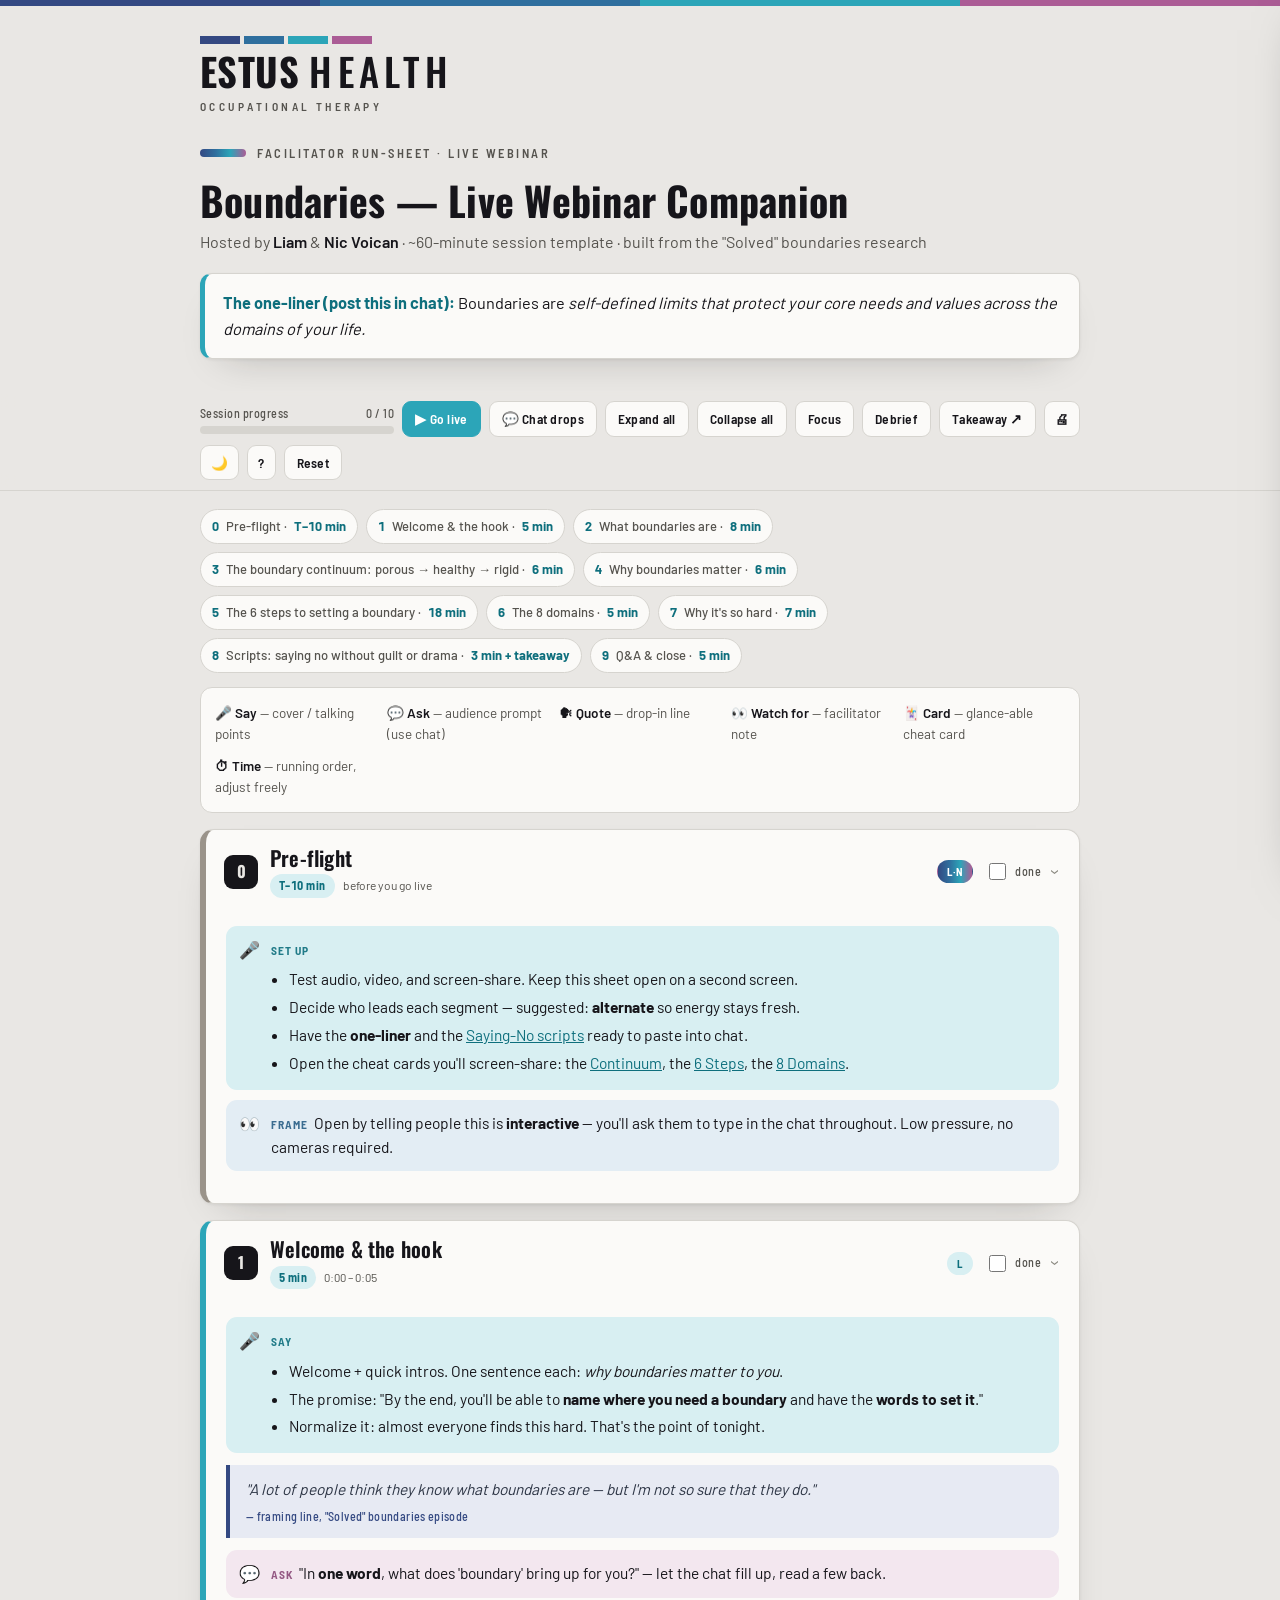
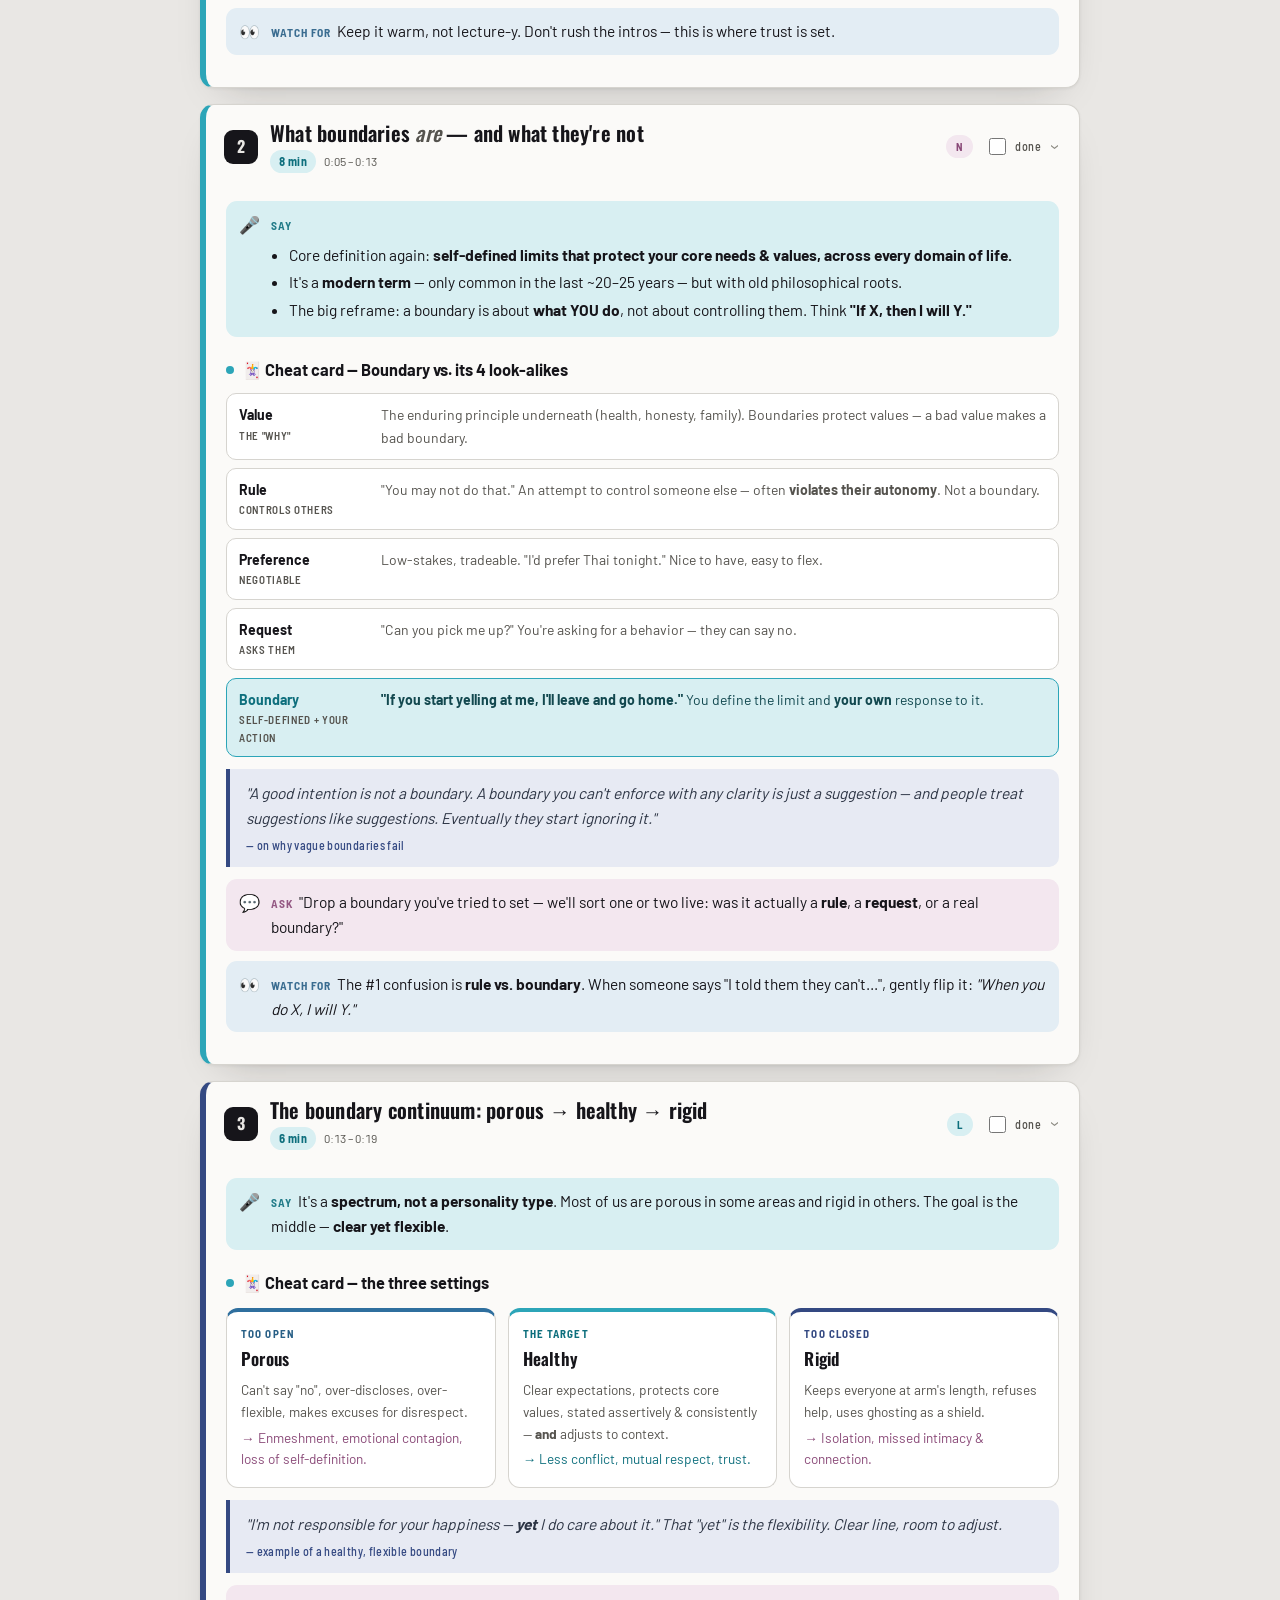
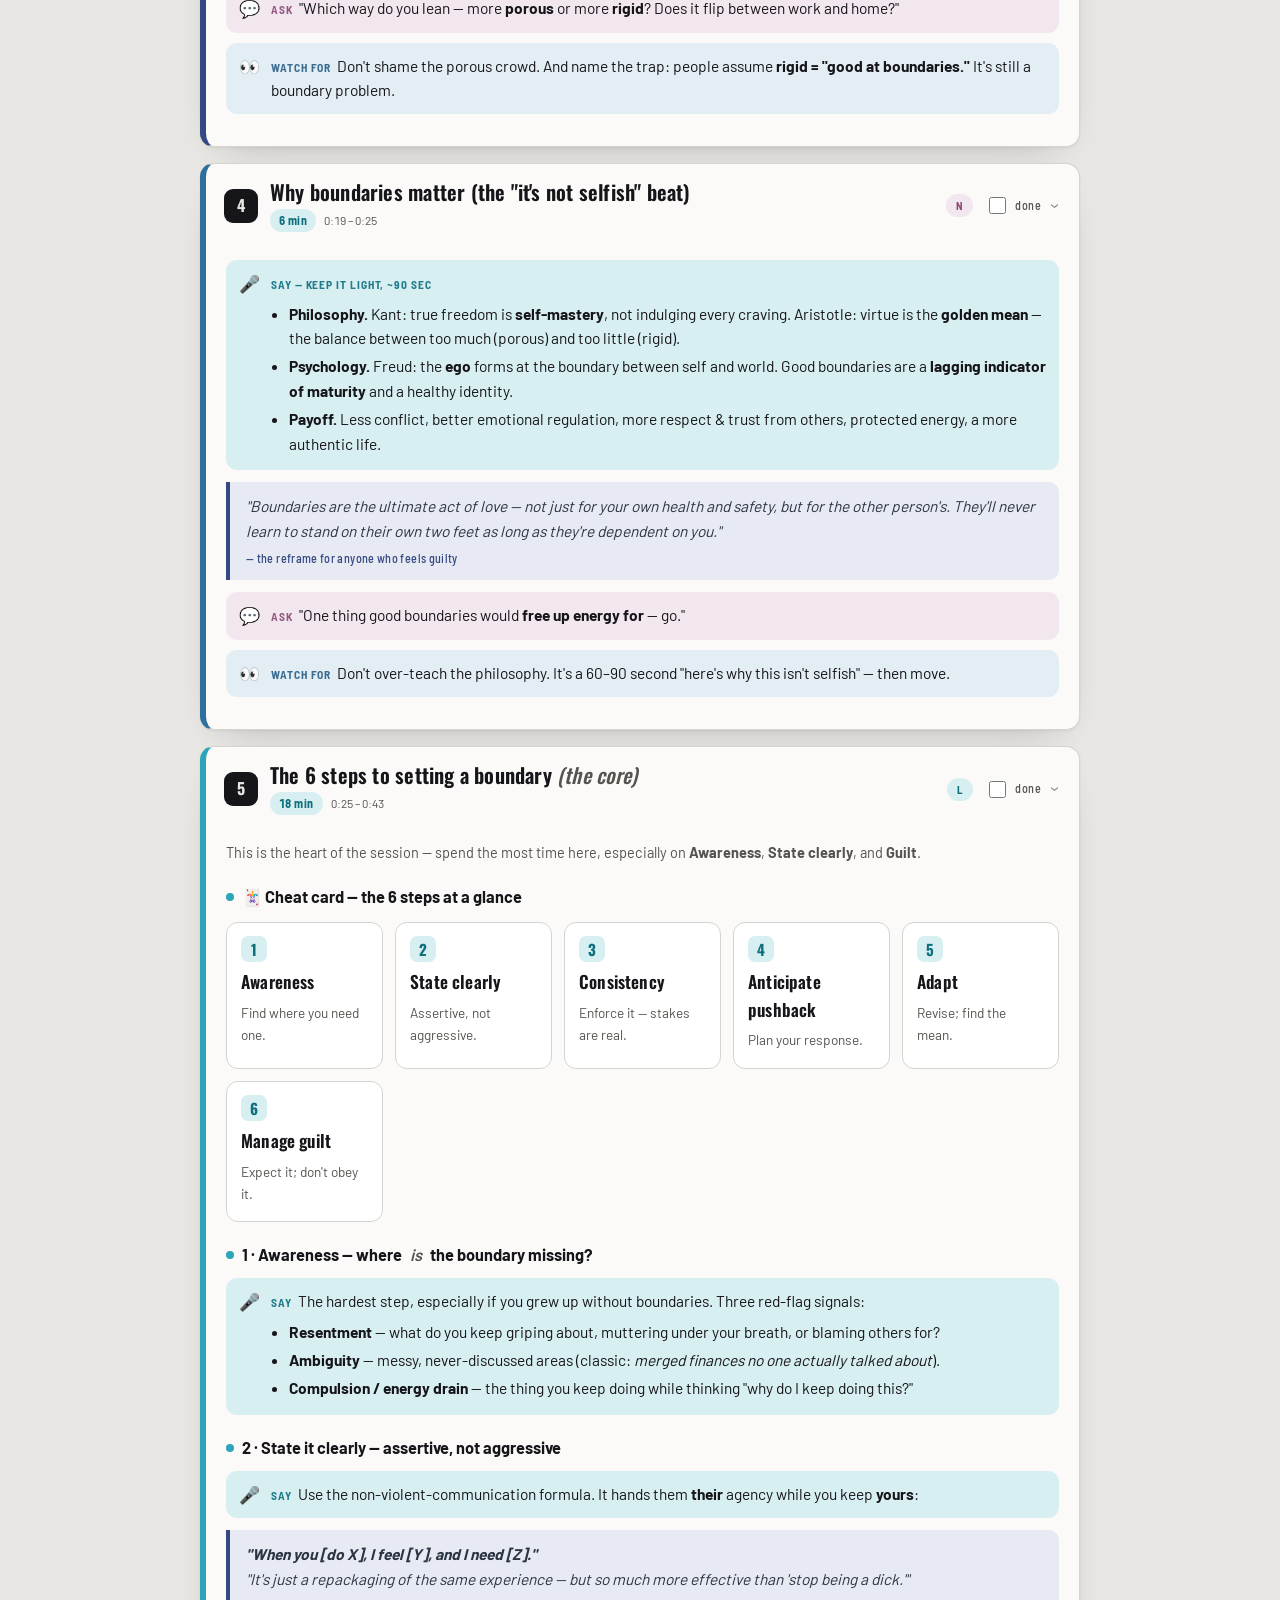
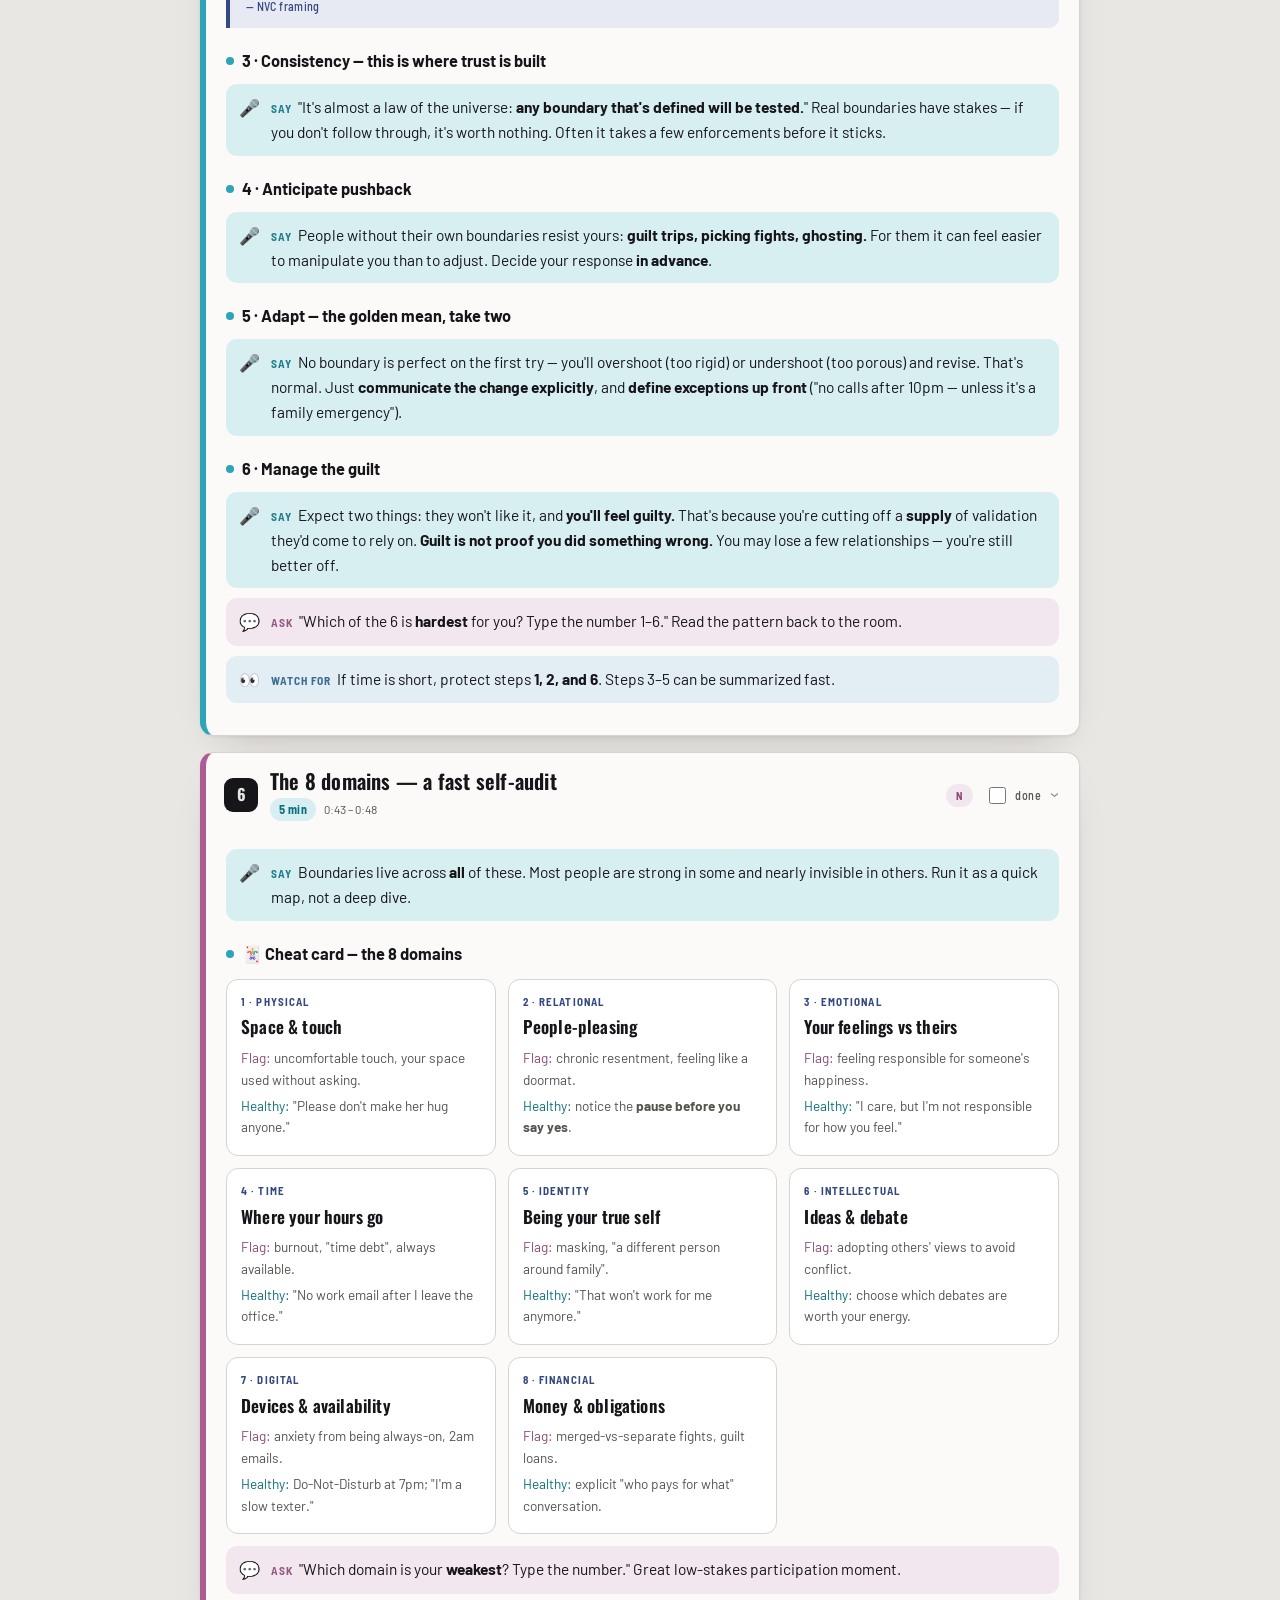
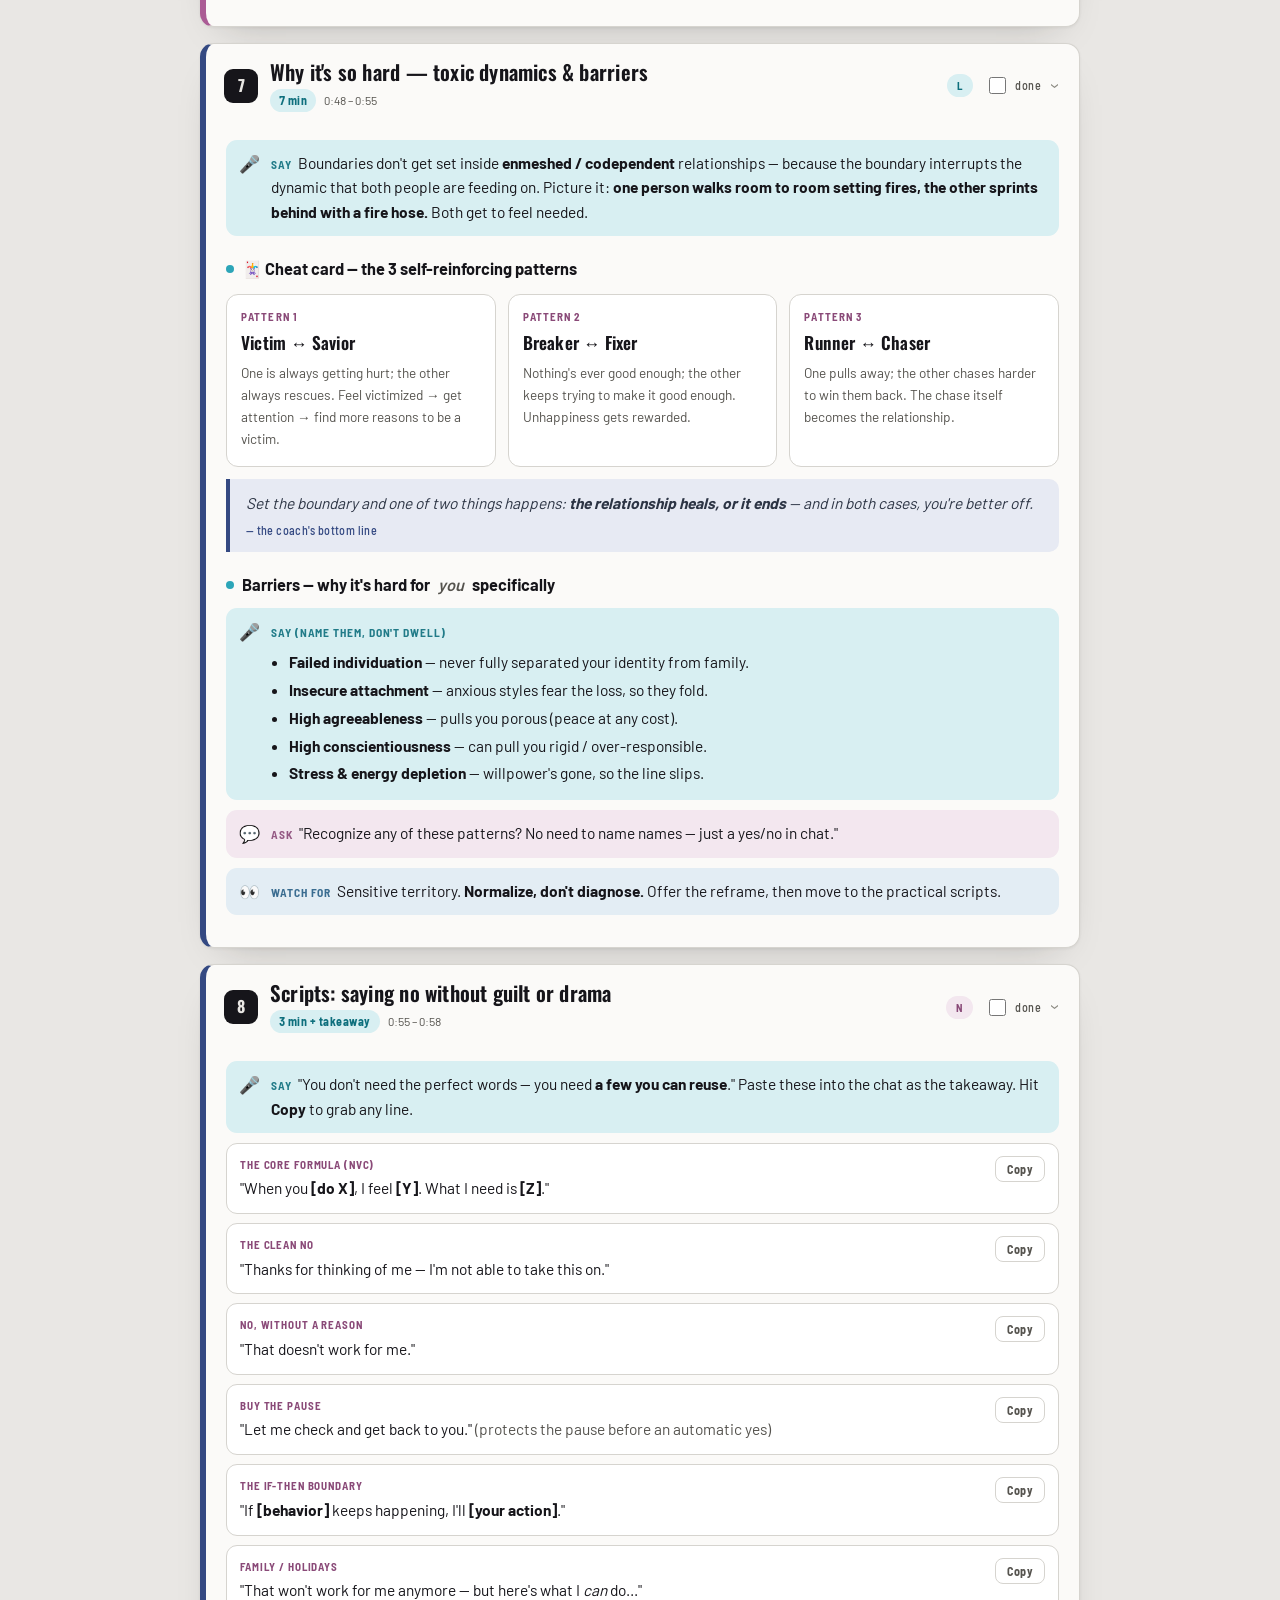
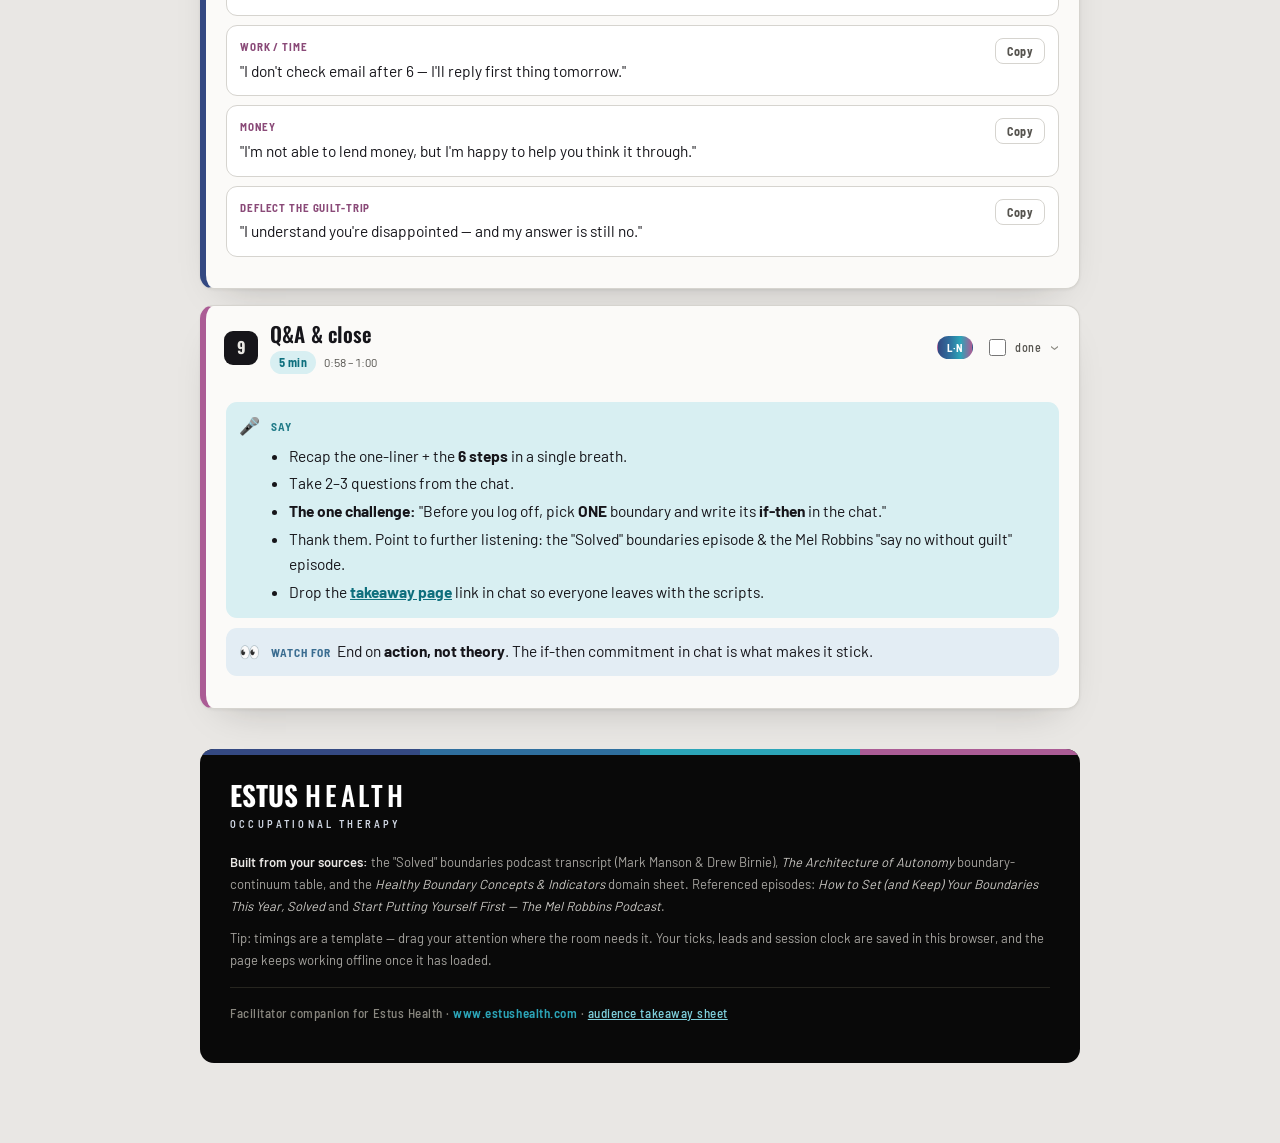
==== commit 8d055aea: "Upgrade run-sheet to a live facilitation cockpit (v2) Turn the static Estus-branded run-sheet into a" ====
--- a/index.html
+++ b/index.html
@@ -1,12 +1,24 @@
 <!DOCTYPE html>
-<html lang="en">
+<html lang="en" data-theme="light">
 <head>
 <meta charset="UTF-8">
 <meta name="viewport" content="width=device-width, initial-scale=1.0">
 <title>Boundaries Webinar — Facilitator Run-Sheet · Estus Health</title>
-<meta name="description" content="Estus Health facilitator run-sheet for the live Boundaries webinar — an ADHD-friendly companion with cues, cheat cards and copy-ready scripts.">
-<meta name="theme-color" content="#090909">
+<meta name="description" content="Estus Health facilitator companion for the live Boundaries webinar — run-of-show timers, cue cards, chat drops and copy-ready scripts.">
+<meta name="theme-color" content="#e9e7e4" media="(prefers-color-scheme: light)">
+<meta name="theme-color" content="#090909" media="(prefers-color-scheme: dark)">
+<meta property="og:type" content="website">
+<meta property="og:title" content="Boundaries — Live Webinar Companion · Estus Health">
+<meta property="og:description" content="Facilitator run-sheet with live session timers, cue cards and copy-ready scripts.">
+<meta property="og:image" content="og.png">
+<meta name="twitter:card" content="summary_large_image">
 <link rel="icon" href="data:image/svg+xml,%3Csvg xmlns='http://www.w3.org/2000/svg' viewBox='0 0 32 32'%3E%3Crect width='32' height='32' fill='%23090909'/%3E%3Crect x='6' y='8' width='20' height='4' fill='%23344982'/%3E%3Crect x='6' y='13' width='20' height='4' fill='%232f6f9e'/%3E%3Crect x='6' y='18' width='20' height='4' fill='%232ca5b8'/%3E%3Crect x='6' y='23' width='20' height='4' fill='%23ab5c95'/%3E%3C/svg%3E">
+<link rel="manifest" href="manifest.webmanifest">
+<link rel="apple-touch-icon" href="icons/apple-touch-icon.png">
+<script>
+/* set theme before first paint to avoid a flash */
+(function(){var t="light";try{var s=JSON.parse(localStorage.getItem("estus_boundaries_runsheet_v2")||"{}");t=s.theme||(window.matchMedia&&matchMedia("(prefers-color-scheme: dark)").matches?"dark":"light");}catch(e){}document.documentElement.setAttribute("data-theme",t);})();
+</script>
 <link rel="preload" href="fonts/Oswald-700.woff2" as="font" type="font/woff2" crossorigin>
 <link rel="preload" href="fonts/Barlow-400.woff2" as="font" type="font/woff2" crossorigin>
 <link rel="stylesheet" href="fonts/fonts.css">
@@ -16,10 +28,11 @@
     --band-1:#344982; --band-2:#2f6f9e; --band-3:#2ca5b8; --band-4:#ab5c95;
     --band-grad:linear-gradient(90deg,#344982 0%,#2f6f9e 34%,#2ca5b8 66%,#ab5c95 100%);
 
-    /* ---- Neutrals ---- */
+    /* ---- Neutrals (light) ---- */
     --bg:#e9e7e4; --panel:#fbfaf8; --panel-2:#ffffff; --near-black:#090909;
     --ink:#16151a; --ink-soft:#55534e; --ink-faint:#8a8880;
     --line:#d6d4cf; --line-soft:#e6e4df; --hover:#f2efe9;
+    --toolbar-bg:rgba(233,231,228,.9);
 
     /* ---- Semantic roles mapped onto the bands ---- */
     --accent:#2ca5b8; --accent-soft:#d8eff2; --accent-ink:#0e6f7d;   /* say / primary / positive */
@@ -28,6 +41,8 @@
     --green:#2ca5b8;  --green-soft:#d8eff2;                           /* done   → teal band  */
     --plum:#8a4a78;   --plum-soft:#f3e7ef;                            /* ask    → plum band  */
     --say:var(--accent); --ask:var(--plum); --quote:var(--slate); --watch:var(--amber);
+    --quote-ink:#2c3444; --accent-strong-ink:#12484f;
+    --overlay-bg:rgba(9,9,9,.55);
 
     /* ---- Type ---- */
     --font-body:'Barlow',-apple-system,BlinkMacSystemFont,"Segoe UI",Roboto,Helvetica,Arial,sans-serif;
@@ -36,6 +51,20 @@
 
     --radius:14px; --shadow:0 1px 3px rgba(20,18,15,.06),0 18px 40px -24px rgba(20,18,15,.28);
     --maxw:920px;
+  }
+  :root[data-theme="dark"]{
+    --bg:#0b0b0d; --panel:#151517; --panel-2:#1b1b1e;
+    --ink:#eceae6; --ink-soft:#a9a7a1; --ink-faint:#7c7a74;
+    --line:#2a2a2d; --line-soft:#232326; --hover:#1e1e21;
+    --toolbar-bg:rgba(11,11,13,.88);
+    --accent:#2ca5b8; --accent-soft:rgba(44,165,184,.16); --accent-ink:#7fd0dd;
+    --amber:#7fb6dd; --amber-soft:rgba(47,111,158,.16);
+    --slate:#a9b8e6; --slate-soft:rgba(52,73,130,.24);
+    --green:#3fc0d4; --green-soft:rgba(44,165,184,.16);
+    --plum:#c98fb5;  --plum-soft:rgba(171,92,149,.18);
+    --quote-ink:#c7d0e4; --accent-strong-ink:#bfe7ee;
+    --overlay-bg:rgba(0,0,0,.7);
+    --shadow:0 1px 3px rgba(0,0,0,.4),0 18px 40px -24px rgba(0,0,0,.7);
   }
   *{box-sizing:border-box}
   html{scroll-behavior:smooth}
@@ -45,6 +74,11 @@
     line-height:1.6; font-size:17px; -webkit-font-smoothing:antialiased;
   }
   .wrap{max-width:var(--maxw); margin:0 auto; padding:0 20px 80px;}
+  .sr-only{position:absolute; width:1px; height:1px; padding:0; margin:-1px; overflow:hidden; clip:rect(0,0,0,0); white-space:nowrap; border:0;}
+  .skip-link{position:absolute; left:-9999px; top:0; z-index:200; background:var(--near-black); color:#fff; padding:10px 16px; border-radius:0 0 8px 0; font-family:var(--font-cond); font-weight:600;}
+  .skip-link:focus{left:0;}
+  a{color:var(--accent-ink);}
+  button:focus-visible, a:focus-visible, [role="button"]:focus-visible, input:focus-visible{outline:2px solid var(--accent); outline-offset:2px;}
 
   /* ---------- Band motif ---------- */
   .bandset{display:flex;}
@@ -79,21 +113,46 @@
 
   /* ---------- Sticky control bar ---------- */
   .toolbar{
-    position:sticky; top:0; z-index:50; background:rgba(233,231,228,.9);
+    position:sticky; top:0; z-index:50; background:var(--toolbar-bg);
     backdrop-filter:saturate(140%) blur(8px); border-bottom:1px solid var(--line);
     margin-top:18px;
   }
-  .toolbar-inner{max-width:var(--maxw); margin:0 auto; padding:10px 20px; display:flex; gap:10px; align-items:center; flex-wrap:wrap;}
-  .progress-wrap{flex:1 1 200px; min-width:160px;}
+  .toolbar-inner{max-width:var(--maxw); margin:0 auto; padding:10px 20px; display:flex; gap:8px; align-items:center; flex-wrap:wrap;}
+  .progress-wrap{flex:1 1 170px; min-width:150px;}
   .progress-label{font-family:var(--font-cond); font-weight:500; letter-spacing:.04em; font-size:12px; color:var(--ink-soft); margin-bottom:3px; display:flex; justify-content:space-between;}
   .bar{height:8px; background:var(--line); border-radius:99px; overflow:hidden;}
   .bar>i{display:block; height:100%; width:0; background:var(--band-grad); transition:width .3s ease;}
   .btn{
     font-family:var(--font-cond); font-size:13.5px; font-weight:600; letter-spacing:.02em; cursor:pointer; border:1px solid var(--line);
-    background:var(--panel); color:var(--ink); padding:7px 13px; border-radius:9px; transition:.15s;
+    background:var(--panel); color:var(--ink); padding:7px 12px; border-radius:9px; transition:.15s; text-decoration:none; display:inline-block; line-height:1.45;
   }
   .btn:hover{border-color:var(--accent); color:var(--accent-ink);}
   .btn:active{transform:translateY(1px);}
+  .btn.primary{background:var(--accent); border-color:var(--accent); color:#fff;}
+  .btn.primary:hover{background:#238ea0; border-color:#238ea0; color:#fff;}
+  .btn.icon{padding:7px 10px;}
+  .btn[aria-pressed="true"]{background:var(--accent-soft); border-color:var(--accent); color:var(--accent-ink);}
+
+  /* ---------- Live bar ---------- */
+  .live-bar{border-top:1px solid var(--line); position:relative;}
+  .live-bar::before{content:""; position:absolute; top:-1px; left:0; right:0; height:2px; background:var(--band-grad);}
+  .live-inner{max-width:var(--maxw); margin:0 auto; padding:9px 20px; display:flex; gap:10px; align-items:center; flex-wrap:wrap; font-family:var(--font-cond);}
+  .live-dot{width:10px; height:10px; border-radius:50%; background:var(--accent); flex:none; animation:livepulse 1.6s ease-in-out infinite;}
+  @keyframes livepulse{0%,100%{opacity:1; box-shadow:0 0 0 0 var(--accent-soft);}50%{opacity:.55; box-shadow:0 0 0 5px var(--accent-soft);}}
+  .live-clock{font-family:var(--font-head); font-weight:700; font-size:1.35rem; font-variant-numeric:tabular-nums; letter-spacing:.03em; min-width:74px;}
+  .live-seg{font-weight:600; font-size:14px; max-width:230px; white-space:nowrap; overflow:hidden; text-overflow:ellipsis;}
+  .chip{font-size:12px; font-weight:700; letter-spacing:.04em; padding:3px 10px; border-radius:999px; font-variant-numeric:tabular-nums; background:var(--line-soft); color:var(--ink-soft);}
+  .chip.ok{background:var(--accent-soft); color:var(--accent-ink);}
+  .chip.ahead{background:var(--accent-soft); color:var(--accent-ink);}
+  .chip.behind{background:var(--plum-soft); color:var(--plum);}
+  .chip.count{background:var(--amber-soft); color:var(--amber);}
+  .chip.count.over{background:var(--plum-soft); color:var(--plum);}
+  .live-lead,.live-next{font-size:12.5px; color:var(--ink-soft);}
+  .live-next b{color:var(--ink); font-weight:600;}
+  .live-hint{flex-basis:100%; font-size:12.5px; color:var(--plum); font-weight:600;}
+  .live-actions{margin-left:auto; display:flex; gap:8px;}
+  body.is-live #goLive{display:none;}
+  body.is-live section.seg{scroll-margin-top:138px;}
 
   /* ---------- Jump nav ---------- */
   nav.jump{margin:18px 0 8px; display:flex; flex-wrap:wrap; gap:8px;}
@@ -113,7 +172,7 @@
   section.seg{
     background:var(--panel); border:1px solid var(--line); border-radius:var(--radius);
     box-shadow:var(--shadow); margin:16px 0; overflow:hidden; scroll-margin-top:74px;
-    border-left:6px solid var(--accent);
+    border-left:6px solid var(--accent); transition:opacity .25s ease;
   }
   section.seg[data-tone="prep"]{border-left-color:#9a938a}
   section.seg[data-tone="a"]{border-left-color:var(--band-3)}
@@ -121,13 +180,18 @@
   section.seg[data-tone="c"]{border-left-color:var(--band-1)}
   section.seg[data-tone="d"]{border-left-color:var(--band-4)}
   section.seg[data-tone="e"]{border-left-color:var(--band-1)}
+  section.seg.current{box-shadow:0 0 0 2px var(--accent), var(--shadow);}
+  section.seg.current .seg-num{background:var(--band-grad); color:#fff;}
+  section.seg.kbd-focus{outline:2px dashed var(--accent); outline-offset:3px;}
+  body.focus-dim section.seg:not(.current){opacity:.35;}
+  body.focus-dim section.seg:not(.current):hover{opacity:.8;}
   .seg-head{
-    display:flex; align-items:center; gap:14px; padding:16px 18px; cursor:pointer; user-select:none;
+    display:flex; align-items:center; gap:12px; padding:16px 18px; cursor:pointer; user-select:none;
   }
   .seg-head:hover{background:var(--hover);}
   .seg-num{
     flex:none; width:34px; height:34px; border-radius:9px; display:grid; place-items:center;
-    font-family:var(--font-head); font-weight:700; font-size:16px; background:var(--ink); color:#fff;
+    font-family:var(--font-head); font-weight:700; font-size:16px; background:var(--ink); color:var(--bg);
   }
   .seg-title{flex:1; min-width:0;}
   .seg-title h2{margin:0; font-family:var(--font-head); font-weight:600; font-size:1.3rem; line-height:1.18; letter-spacing:.01em;}
@@ -135,6 +199,16 @@
   .seg-meta{display:flex; gap:8px; align-items:center; margin-top:4px; flex-wrap:wrap;}
   .time{font-family:var(--font-cond); font-size:12px; font-weight:700; letter-spacing:.04em; color:var(--accent-ink); background:var(--accent-soft); padding:2px 9px; border-radius:999px; font-variant-numeric:tabular-nums;}
   .clock{font-size:12px; color:var(--ink-soft); font-variant-numeric:tabular-nums;}
+  .seg-countdown{font-family:var(--font-cond); font-size:12px; font-weight:700; padding:2px 9px; border-radius:999px; background:var(--amber-soft); color:var(--amber); font-variant-numeric:tabular-nums;}
+  .seg-countdown.over{background:var(--plum-soft); color:var(--plum);}
+  .lead{
+    flex:none; font-family:var(--font-cond); font-weight:700; font-size:11px; letter-spacing:.06em;
+    border:1px solid var(--line); border-radius:999px; padding:4px 9px; cursor:pointer; transition:.15s;
+    background:var(--panel-2); color:var(--ink-soft);
+  }
+  .lead[data-lead="L"]{background:var(--accent-soft); color:var(--accent-ink); border-color:transparent;}
+  .lead[data-lead="N"]{background:var(--plum-soft); color:var(--plum); border-color:transparent;}
+  .lead[data-lead="LN"]{background:var(--band-grad); color:#fff; border-color:transparent;}
   .chev{flex:none; color:var(--ink-faint); transition:transform .25s ease; font-size:20px; line-height:1;}
   section.seg.open .chev{transform:rotate(90deg);}
   .done-toggle{flex:none; display:flex; align-items:center; gap:6px; font-family:var(--font-cond); font-size:12px; letter-spacing:.04em; color:var(--ink-soft); cursor:pointer;}
@@ -159,7 +233,7 @@
 
   blockquote.q{
     margin:12px 0; padding:12px 16px; border-left:4px solid var(--slate); background:var(--slate-soft);
-    border-radius:0 10px 10px 0; font-style:italic; color:#2c3444; font-size:15.5px;
+    border-radius:0 10px 10px 0; font-style:italic; color:var(--quote-ink); font-size:15.5px;
   }
   blockquote.q .src{display:block; font-style:normal; font-family:var(--font-cond); font-size:12px; color:var(--slate); margin-top:5px; letter-spacing:.03em;}
 
@@ -180,8 +254,8 @@
   .card p{margin:4px 0; font-size:13.6px; color:var(--ink-soft);}
   .card .flag{color:var(--plum);}
   .card .good{color:var(--accent-ink);}
-  .card.porous{border-top:4px solid var(--band-2);} .card.porous .cap{color:#285f86;}
-  .card.rigid{border-top:4px solid var(--band-1);} .card.rigid .cap{color:var(--band-1);}
+  .card.porous{border-top:4px solid var(--band-2);} .card.porous .cap{color:var(--amber);}
+  .card.rigid{border-top:4px solid var(--band-1);} .card.rigid .cap{color:var(--slate);}
   .card.healthy{border-top:4px solid var(--band-3);} .card.healthy .cap{color:var(--accent-ink);}
   .card .stepn{display:inline-grid; place-items:center; width:26px; height:26px; border-radius:7px; background:var(--accent-soft); color:var(--accent-ink); font-family:var(--font-head); font-weight:700; font-size:15px; margin-bottom:6px;}
 
@@ -189,20 +263,70 @@
   .vs{display:grid; gap:8px; margin:10px 0;}
   .vs .row{display:grid; grid-template-columns:130px 1fr; gap:12px; padding:10px 12px; border:1px solid var(--line); border-radius:10px; background:var(--panel-2); align-items:start;}
   .vs .row .k{font-weight:700; font-size:14px;}
-  .vs .row.is-b{background:var(--accent-soft); border-color:#a9dbe3;}
+  .vs .row.is-b{background:var(--accent-soft); border-color:var(--accent);}
   .vs .row .k .tag{display:block; font-family:var(--font-cond); font-size:11px; font-weight:600; color:var(--ink-soft); text-transform:uppercase; letter-spacing:.06em;}
   .vs .row p{margin:0; font-size:14px; color:var(--ink-soft);}
   .vs .row.is-b .k{color:var(--accent-ink);}
-  .vs .row.is-b p{color:#12484f;}
+  .vs .row.is-b p{color:var(--accent-strong-ink);}
 
   /* ---------- Scripts ---------- */
   .script{border:1px solid var(--line); border-radius:11px; padding:12px 13px; margin:9px 0; background:var(--panel-2); display:flex; gap:12px; align-items:flex-start;}
   .script .stxt{flex:1;}
   .script .cap{font-family:var(--font-cond); font-size:11px; font-weight:700; text-transform:uppercase; letter-spacing:.08em; color:var(--plum); margin-bottom:3px;}
   .script .line{font-size:15.5px;}
-  .script .copy{flex:none; font-family:var(--font-cond); font-size:12px; font-weight:700; letter-spacing:.04em; border:1px solid var(--line); background:#fff; color:var(--ink-soft); padding:5px 11px; border-radius:8px; cursor:pointer; transition:.15s;}
+  .script .copy{flex:none; font-family:var(--font-cond); font-size:12px; font-weight:700; letter-spacing:.04em; border:1px solid var(--line); background:var(--panel-2); color:var(--ink-soft); padding:5px 11px; border-radius:8px; cursor:pointer; transition:.15s;}
   .script .copy:hover{border-color:var(--plum); color:var(--plum);}
   .script .copy.copied{background:var(--accent-soft); border-color:var(--accent); color:var(--accent-ink);}
+
+  /* ---------- Chat drawer ---------- */
+  .chat-drawer{
+    position:fixed; top:0; right:0; bottom:0; width:min(400px,94vw); z-index:80;
+    background:var(--panel); border-left:1px solid var(--line); box-shadow:-18px 0 50px -30px rgba(0,0,0,.5);
+    transform:translateX(105%); transition:transform .28s ease; display:flex; flex-direction:column;
+  }
+  .chat-drawer.open{transform:translateX(0);}
+  .chat-head{padding:16px 18px 12px; border-bottom:1px solid var(--line);}
+  .chat-head .bandset{height:5px; gap:3px; width:120px; margin-bottom:10px;}
+  .chat-head h2{margin:0; font-family:var(--font-head); font-weight:600; font-size:1.15rem; letter-spacing:.03em;}
+  .chat-head p{margin:5px 0 10px; font-size:12.5px; color:var(--ink-soft);}
+  .chat-head .row{display:flex; gap:8px; align-items:center;}
+  .chat-close{margin-left:auto;}
+  .chat-list{flex:1; overflow-y:auto; padding:10px 14px 24px;}
+  .chat-item{display:flex; gap:10px; align-items:flex-start; border:1px solid var(--line); border-radius:10px; background:var(--panel-2); padding:10px 12px; margin:8px 0;}
+  .chat-item.copied{opacity:.55;}
+  .chat-item.next{border-color:var(--accent); box-shadow:0 0 0 1px var(--accent);}
+  .chat-item .ctag{flex:none; font-family:var(--font-cond); font-size:10.5px; font-weight:700; letter-spacing:.06em; text-transform:uppercase; color:var(--accent-ink); background:var(--accent-soft); border-radius:999px; padding:2px 8px; margin-top:2px;}
+  .chat-item .ctxt{flex:1; min-width:0;}
+  .chat-item .clab{font-family:var(--font-cond); font-size:11px; font-weight:700; letter-spacing:.06em; text-transform:uppercase; color:var(--plum); margin-bottom:2px;}
+  .chat-item .cline{font-size:13.5px; line-height:1.5; overflow-wrap:break-word;}
+  .chat-item .copy{flex:none; font-family:var(--font-cond); font-size:11.5px; font-weight:700; border:1px solid var(--line); background:var(--panel); color:var(--ink-soft); padding:4px 9px; border-radius:7px; cursor:pointer;}
+  .chat-item .copy:hover{border-color:var(--accent); color:var(--accent-ink);}
+  .chat-item .copy.copied{background:var(--accent-soft); border-color:var(--accent); color:var(--accent-ink);}
+
+  /* ---------- Overlays ---------- */
+  .overlay{position:fixed; inset:0; z-index:90; background:var(--overlay-bg); display:grid; place-items:center; padding:20px;}
+  .overlay[hidden]{display:none;}
+  .modal{background:var(--panel); border:1px solid var(--line); border-radius:var(--radius); max-width:560px; width:100%; max-height:86vh; overflow:auto; box-shadow:var(--shadow);}
+  .modal .modal-bands{height:6px;}
+  .modal-pad{padding:20px 24px 24px;}
+  .modal h2{font-family:var(--font-head); font-weight:600; font-size:1.4rem; margin:4px 0 10px; letter-spacing:.02em;}
+  .modal-actions{display:flex; gap:10px; margin-top:16px; justify-content:flex-end;}
+  .debrief-table{width:100%; border-collapse:collapse; font-size:14px; margin-top:8px;}
+  .debrief-table th{font-family:var(--font-cond); font-size:11.5px; text-transform:uppercase; letter-spacing:.08em; color:var(--ink-faint); text-align:left; padding:6px 8px; border-bottom:1px solid var(--line);}
+  .debrief-table td{padding:7px 8px; border-bottom:1px solid var(--line-soft); font-variant-numeric:tabular-nums;}
+  .debrief-table td.num{text-align:right;}
+  .debrief-table .over{color:var(--plum); font-weight:600;}
+  .debrief-table .under{color:var(--accent-ink); font-weight:600;}
+  .debrief-total{font-size:14.5px; color:var(--ink-soft); margin:6px 0 0;}
+  .debrief-total b{color:var(--ink);}
+  .keys{display:grid; grid-template-columns:auto 1fr; gap:7px 16px; font-size:14px; margin-top:6px;}
+  .keys kbd{font-family:var(--font-cond); font-weight:700; font-size:12px; background:var(--panel-2); border:1px solid var(--line); border-bottom-width:2px; border-radius:6px; padding:2px 8px; min-width:26px; text-align:center; display:inline-block;}
+  .keys span{color:var(--ink-soft);}
+
+  /* ---------- Confetti ---------- */
+  .confetti{position:fixed; inset:0; pointer-events:none; z-index:110; overflow:hidden;}
+  .confetti i{position:absolute; top:-16px; width:8px; height:14px; border-radius:2px; opacity:.95; animation:confetti-fall linear forwards;}
+  @keyframes confetti-fall{to{transform:translateY(108vh) rotate(560deg);}}
 
   /* ---------- Footer ---------- */
   footer{max-width:var(--maxw); margin:40px auto 0; background:var(--near-black); color:#cfd6e2; border-radius:var(--radius); overflow:hidden; font-size:13px;}
@@ -215,12 +339,22 @@
   footer .foot-notes b{color:#e9e7e4; font-weight:600;}
   footer .foot-notes i{color:#c9c7c2;}
   footer .foot-brand-note{font-family:var(--font-cond); letter-spacing:.04em; color:#8a8880 !important; margin-top:16px !important; border-top:1px solid #26251f; padding-top:14px;}
-  footer .foot-brand-note span{color:var(--accent); font-weight:600;}
+  footer .foot-brand-note span{color:var(--band-3); font-weight:600;}
+  footer a{color:#7fd0dd;}
+
+  /* ---------- Reduced motion ---------- */
+  @media (prefers-reduced-motion: reduce){
+    html{scroll-behavior:auto;}
+    .seg-body,.chat-drawer,section.seg,.bar>i,.chev{transition:none !important;}
+    .live-dot{animation:none;}
+    .confetti{display:none;}
+  }
 
   /* ---------- Print ---------- */
   @media print{
-    .toolbar,nav.jump,.chev,.done-toggle,.script .copy,.btn,.brandbar{display:none !important;}
+    .toolbar,nav.jump,.chev,.done-toggle,.script .copy,.btn,.brandbar,.lead,.seg-countdown,.chat-drawer,.overlay,.skip-link{display:none !important;}
     body{background:#fff; font-size:12px;}
+    body.focus-dim section.seg{opacity:1 !important;}
     section.seg{box-shadow:none; break-inside:avoid; border:1px solid #ccc;}
     .seg-body{max-height:none !important;}
     .seg-body-inner{padding-top:6px;}
@@ -237,21 +371,25 @@
     body{font-size:16px;} h1{font-size:1.9rem;}
     .wordmark .mark{font-size:2rem;}
     .vs .row{grid-template-columns:1fr;}
-    .seg-head{gap:10px; padding:14px;}
+    .seg-head{gap:8px; padding:14px;}
+    .live-seg{max-width:130px;}
+    .live-clock{font-size:1.15rem; min-width:60px;}
   }
 </style>
 </head>
 <body>
 
-<div class="brandbar bandset"><span></span><span></span><span></span><span></span></div>
+<a class="skip-link" href="#main">Skip to run-sheet</a>
+
+<div class="brandbar bandset" aria-hidden="true"><span></span><span></span><span></span><span></span></div>
 
 <header class="hero">
   <div class="wordmark">
-    <div class="bandset"><span></span><span></span><span></span><span></span></div>
+    <div class="bandset" aria-hidden="true"><span></span><span></span><span></span><span></span></div>
     <div class="mark">ESTUS <span class="lt">HEALTH</span></div>
     <div class="tag">Occupational Therapy</div>
   </div>
-  <div class="eyebrow"><span class="eyebrow-bar"></span><span class="eyebrow-txt">Facilitator Run-Sheet · Live Webinar</span></div>
+  <div class="eyebrow"><span class="eyebrow-bar" aria-hidden="true"></span><span class="eyebrow-txt">Facilitator Run-Sheet · Live Webinar</span></div>
   <h1>Boundaries — Live Webinar Companion</h1>
   <p class="byline">Hosted by <b>Liam</b> &amp; <b>Nic Voican</b> · ~60-minute session template · built from the "Solved" boundaries research</p>
   <div class="oneliner">
@@ -265,16 +403,40 @@
       <div class="progress-label"><span>Session progress</span><span id="progTxt">0 / 10</span></div>
       <div class="bar"><i id="progBar"></i></div>
     </div>
+    <button class="btn primary" id="goLive" title="Start the session clock (g)">▶ Go live</button>
+    <button class="btn" id="chatBtn" title="Chat drops — everything you'll paste into chat (q)" aria-expanded="false">💬 Chat drops</button>
     <button class="btn" id="expandAll">Expand all</button>
     <button class="btn" id="collapseAll">Collapse all</button>
-    <button class="btn" onclick="window.print()">🖨 Print</button>
-    <button class="btn" id="resetBtn" title="Clear ticks & open state">Reset</button>
+    <button class="btn" id="focusBtn" title="Dim everything except the current segment (f)" aria-pressed="false">Focus</button>
+    <button class="btn" id="debriefBtn" hidden title="Review plan vs actual timing">Debrief</button>
+    <a class="btn" href="takeaway.html" target="_blank" rel="noopener" title="Audience takeaway page — drop the link in chat">Takeaway ↗</a>
+    <button class="btn icon" onclick="window.print()" title="Print" aria-label="Print">🖨</button>
+    <button class="btn icon" id="themeBtn" title="Toggle dark mode (d)" aria-label="Toggle dark mode">🌙</button>
+    <button class="btn icon" id="helpBtn" title="Keyboard shortcuts (?)" aria-label="Keyboard shortcuts">?</button>
+    <button class="btn" id="resetBtn" title="Clear ticks, timers &amp; session data">Reset</button>
+  </div>
+  <div class="live-bar" id="liveBar" hidden>
+    <div class="live-inner">
+      <span class="live-dot" aria-hidden="true"></span>
+      <span class="live-clock" id="liveClock">00:00</span>
+      <span class="live-seg" id="liveSeg"></span>
+      <span class="chip count" id="liveCount"></span>
+      <span class="chip" id="liveDrift"></span>
+      <span class="live-lead" id="liveLead"></span>
+      <span class="live-next">Next: <b id="liveNextName"></b></span>
+      <div class="live-actions">
+        <button class="btn primary" id="nextBtn" title="Mark current segment done and advance (n)">Next ▸</button>
+        <button class="btn" id="endBtn">End &amp; debrief</button>
+      </div>
+      <span class="live-hint" id="liveHint" hidden></span>
+    </div>
   </div>
 </div>
-
-<div class="wrap">
-
-  <nav class="jump" id="jumpNav"><!-- filled by JS --></nav>
+<div class="sr-only" role="status" aria-live="polite" id="liveStatus"></div>
+
+<div class="wrap" id="main">
+
+  <nav class="jump" id="jumpNav" aria-label="Jump to segment"><!-- filled by JS --></nav>
 
   <div class="legend">
     <div><b>🎤 Say</b> — cover / talking points</div>
@@ -287,14 +449,15 @@
 
   <!-- ============ PREP ============ -->
   <section class="seg" data-tone="prep" id="prep">
-    <div class="seg-head">
+    <div class="seg-head" role="button" tabindex="0" aria-expanded="true">
       <div class="seg-num">0</div>
       <div class="seg-title">
         <h2>Pre-flight</h2>
-        <div class="seg-meta"><span class="time">T–10 min</span><span class="clock">before you go live</span></div>
-      </div>
-      <label class="done-toggle" onclick="event.stopPropagation()"><input type="checkbox" class="doneCk"> done</label>
-      <div class="chev">›</div>
+        <div class="seg-meta"><span class="time">T–10 min</span><span class="clock">before you go live</span><span class="seg-countdown" hidden></span></div>
+      </div>
+      <button class="lead" type="button" data-seg="prep" title="Segment lead — click to swap">L·N</button>
+      <label class="done-toggle" onclick="event.stopPropagation()"><input type="checkbox" class="doneCk" aria-label="Mark Pre-flight done"> done</label>
+      <div class="chev" aria-hidden="true">›</div>
     </div>
     <div class="seg-body"><div class="seg-body-inner">
       <div class="cue say"><span class="ic">🎤</span><div><span class="lab">Set up</span>
@@ -310,14 +473,15 @@
 
   <!-- ============ 1 ============ -->
   <section class="seg" data-tone="a" id="s1">
-    <div class="seg-head">
+    <div class="seg-head" role="button" tabindex="0" aria-expanded="true">
       <div class="seg-num">1</div>
       <div class="seg-title">
         <h2>Welcome &amp; the hook</h2>
-        <div class="seg-meta"><span class="time">5 min</span><span class="clock">0:00 – 0:05</span></div>
-      </div>
-      <label class="done-toggle" onclick="event.stopPropagation()"><input type="checkbox" class="doneCk"> done</label>
-      <div class="chev">›</div>
+        <div class="seg-meta"><span class="time">5 min</span><span class="clock">0:00 – 0:05</span><span class="seg-countdown" hidden></span></div>
+      </div>
+      <button class="lead" type="button" data-seg="s1" title="Segment lead — click to swap">L</button>
+      <label class="done-toggle" onclick="event.stopPropagation()"><input type="checkbox" class="doneCk" aria-label="Mark segment 1 done"> done</label>
+      <div class="chev" aria-hidden="true">›</div>
     </div>
     <div class="seg-body"><div class="seg-body-inner">
       <div class="cue say"><span class="ic">🎤</span><div><span class="lab">Say</span>
@@ -334,14 +498,15 @@
 
   <!-- ============ 2 ============ -->
   <section class="seg" data-tone="a" id="s2">
-    <div class="seg-head">
+    <div class="seg-head" role="button" tabindex="0" aria-expanded="true">
       <div class="seg-num">2</div>
       <div class="seg-title">
         <h2>What boundaries <em>are</em> — and what they're not</h2>
-        <div class="seg-meta"><span class="time">8 min</span><span class="clock">0:05 – 0:13</span></div>
-      </div>
-      <label class="done-toggle" onclick="event.stopPropagation()"><input type="checkbox" class="doneCk"> done</label>
-      <div class="chev">›</div>
+        <div class="seg-meta"><span class="time">8 min</span><span class="clock">0:05 – 0:13</span><span class="seg-countdown" hidden></span></div>
+      </div>
+      <button class="lead" type="button" data-seg="s2" title="Segment lead — click to swap">N</button>
+      <label class="done-toggle" onclick="event.stopPropagation()"><input type="checkbox" class="doneCk" aria-label="Mark segment 2 done"> done</label>
+      <div class="chev" aria-hidden="true">›</div>
     </div>
     <div class="seg-body"><div class="seg-body-inner">
       <div class="cue say"><span class="ic">🎤</span><div><span class="lab">Say</span>
@@ -369,14 +534,15 @@
 
   <!-- ============ 3 ============ -->
   <section class="seg" data-tone="c" id="s3">
-    <div class="seg-head">
+    <div class="seg-head" role="button" tabindex="0" aria-expanded="true">
       <div class="seg-num">3</div>
       <div class="seg-title">
         <h2>The boundary continuum: porous → healthy → rigid</h2>
-        <div class="seg-meta"><span class="time">6 min</span><span class="clock">0:13 – 0:19</span></div>
-      </div>
-      <label class="done-toggle" onclick="event.stopPropagation()"><input type="checkbox" class="doneCk"> done</label>
-      <div class="chev">›</div>
+        <div class="seg-meta"><span class="time">6 min</span><span class="clock">0:13 – 0:19</span><span class="seg-countdown" hidden></span></div>
+      </div>
+      <button class="lead" type="button" data-seg="s3" title="Segment lead — click to swap">L</button>
+      <label class="done-toggle" onclick="event.stopPropagation()"><input type="checkbox" class="doneCk" aria-label="Mark segment 3 done"> done</label>
+      <div class="chev" aria-hidden="true">›</div>
     </div>
     <div class="seg-body"><div class="seg-body-inner">
       <div class="cue say"><span class="ic">🎤</span><div><span class="lab">Say</span> It's a <b>spectrum, not a personality type</b>. Most of us are porous in some areas and rigid in others. The goal is the middle — <b>clear yet flexible</b>.</div></div>
@@ -408,15 +574,16 @@
   </section>
 
   <!-- ============ 4 ============ -->
-  <section class="seg" data-tone="b" id="s4">
-    <div class="seg-head">
+  <section class="seg" data-tone="b" id="s4" data-flex="Keep it to 60–90 seconds — why it isn't selfish — then move.">
+    <div class="seg-head" role="button" tabindex="0" aria-expanded="true">
       <div class="seg-num">4</div>
       <div class="seg-title">
         <h2>Why boundaries matter (the "it's not selfish" beat)</h2>
-        <div class="seg-meta"><span class="time">6 min</span><span class="clock">0:19 – 0:25</span></div>
-      </div>
-      <label class="done-toggle" onclick="event.stopPropagation()"><input type="checkbox" class="doneCk"> done</label>
-      <div class="chev">›</div>
+        <div class="seg-meta"><span class="time">6 min</span><span class="clock">0:19 – 0:25</span><span class="seg-countdown" hidden></span></div>
+      </div>
+      <button class="lead" type="button" data-seg="s4" title="Segment lead — click to swap">N</button>
+      <label class="done-toggle" onclick="event.stopPropagation()"><input type="checkbox" class="doneCk" aria-label="Mark segment 4 done"> done</label>
+      <div class="chev" aria-hidden="true">›</div>
     </div>
     <div class="seg-body"><div class="seg-body-inner">
       <div class="cue say"><span class="ic">🎤</span><div><span class="lab">Say — keep it light, ~90 sec</span>
@@ -434,15 +601,16 @@
   </section>
 
   <!-- ============ 5 ============ -->
-  <section class="seg" data-tone="a" id="s5">
-    <div class="seg-head">
+  <section class="seg" data-tone="a" id="s5" data-flex="Protect steps 1, 2 and 6 — summarize 3–5 fast.">
+    <div class="seg-head" role="button" tabindex="0" aria-expanded="true">
       <div class="seg-num">5</div>
       <div class="seg-title">
         <h2>The 6 steps to setting a boundary <em>(the core)</em></h2>
-        <div class="seg-meta"><span class="time">18 min</span><span class="clock">0:25 – 0:43</span></div>
-      </div>
-      <label class="done-toggle" onclick="event.stopPropagation()"><input type="checkbox" class="doneCk"> done</label>
-      <div class="chev">›</div>
+        <div class="seg-meta"><span class="time">18 min</span><span class="clock">0:25 – 0:43</span><span class="seg-countdown" hidden></span></div>
+      </div>
+      <button class="lead" type="button" data-seg="s5" title="Segment lead — click to swap">L</button>
+      <label class="done-toggle" onclick="event.stopPropagation()"><input type="checkbox" class="doneCk" aria-label="Mark segment 5 done"> done</label>
+      <div class="chev" aria-hidden="true">›</div>
     </div>
     <div class="seg-body"><div class="seg-body-inner">
       <p class="note">This is the heart of the session — spend the most time here, especially on <b>Awareness</b>, <b>State clearly</b>, and <b>Guilt</b>.</p>
@@ -487,15 +655,16 @@
   </section>
 
   <!-- ============ 6 ============ -->
-  <section class="seg" data-tone="d" id="s6">
-    <div class="seg-head">
+  <section class="seg" data-tone="d" id="s6" data-flex="Quick map only — read the domains, take the chat poll, move on.">
+    <div class="seg-head" role="button" tabindex="0" aria-expanded="true">
       <div class="seg-num">6</div>
       <div class="seg-title">
         <h2>The 8 domains — a fast self-audit</h2>
-        <div class="seg-meta"><span class="time">5 min</span><span class="clock">0:43 – 0:48</span></div>
-      </div>
-      <label class="done-toggle" onclick="event.stopPropagation()"><input type="checkbox" class="doneCk"> done</label>
-      <div class="chev">›</div>
+        <div class="seg-meta"><span class="time">5 min</span><span class="clock">0:43 – 0:48</span><span class="seg-countdown" hidden></span></div>
+      </div>
+      <button class="lead" type="button" data-seg="s6" title="Segment lead — click to swap">N</button>
+      <label class="done-toggle" onclick="event.stopPropagation()"><input type="checkbox" class="doneCk" aria-label="Mark segment 6 done"> done</label>
+      <div class="chev" aria-hidden="true">›</div>
     </div>
     <div class="seg-body"><div class="seg-body-inner">
       <div class="cue say"><span class="ic">🎤</span><div><span class="lab">Say</span> Boundaries live across <b>all</b> of these. Most people are strong in some and nearly invisible in others. Run it as a quick map, not a deep dive.</div></div>
@@ -518,14 +687,15 @@
 
   <!-- ============ 7 ============ -->
   <section class="seg" data-tone="e" id="s7">
-    <div class="seg-head">
+    <div class="seg-head" role="button" tabindex="0" aria-expanded="true">
       <div class="seg-num">7</div>
       <div class="seg-title">
         <h2>Why it's so hard — toxic dynamics &amp; barriers</h2>
-        <div class="seg-meta"><span class="time">7 min</span><span class="clock">0:48 – 0:55</span></div>
-      </div>
-      <label class="done-toggle" onclick="event.stopPropagation()"><input type="checkbox" class="doneCk"> done</label>
-      <div class="chev">›</div>
+        <div class="seg-meta"><span class="time">7 min</span><span class="clock">0:48 – 0:55</span><span class="seg-countdown" hidden></span></div>
+      </div>
+      <button class="lead" type="button" data-seg="s7" title="Segment lead — click to swap">L</button>
+      <label class="done-toggle" onclick="event.stopPropagation()"><input type="checkbox" class="doneCk" aria-label="Mark segment 7 done"> done</label>
+      <div class="chev" aria-hidden="true">›</div>
     </div>
     <div class="seg-body"><div class="seg-body-inner">
       <div class="cue say"><span class="ic">🎤</span><div><span class="lab">Say</span> Boundaries don't get set inside <b>enmeshed / codependent</b> relationships — because the boundary interrupts the dynamic that both people are feeding on. Picture it: <b>one person walks room to room setting fires, the other sprints behind with a fire hose.</b> Both get to feel needed.</div></div>
@@ -555,15 +725,16 @@
   </section>
 
   <!-- ============ 8 ============ -->
-  <section class="seg" data-tone="e" id="s8">
-    <div class="seg-head">
+  <section class="seg" data-tone="e" id="s8" data-flex="Paste all the scripts into chat and let them read.">
+    <div class="seg-head" role="button" tabindex="0" aria-expanded="true">
       <div class="seg-num">8</div>
       <div class="seg-title">
         <h2>Scripts: saying no without guilt or drama</h2>
-        <div class="seg-meta"><span class="time">3 min + takeaway</span><span class="clock">0:55 – 0:58</span></div>
-      </div>
-      <label class="done-toggle" onclick="event.stopPropagation()"><input type="checkbox" class="doneCk"> done</label>
-      <div class="chev">›</div>
+        <div class="seg-meta"><span class="time">3 min + takeaway</span><span class="clock">0:55 – 0:58</span><span class="seg-countdown" hidden></span></div>
+      </div>
+      <button class="lead" type="button" data-seg="s8" title="Segment lead — click to swap">N</button>
+      <label class="done-toggle" onclick="event.stopPropagation()"><input type="checkbox" class="doneCk" aria-label="Mark segment 8 done"> done</label>
+      <div class="chev" aria-hidden="true">›</div>
     </div>
     <div class="seg-body"><div class="seg-body-inner">
       <div class="cue say"><span class="ic">🎤</span><div><span class="lab">Say</span> "You don't need the perfect words — you need <b>a few you can reuse</b>." Paste these into the chat as the takeaway. Hit <b>Copy</b> to grab any line.</div></div>
@@ -582,14 +753,15 @@
 
   <!-- ============ 9 ============ -->
   <section class="seg" data-tone="d" id="s9">
-    <div class="seg-head">
+    <div class="seg-head" role="button" tabindex="0" aria-expanded="true">
       <div class="seg-num">9</div>
       <div class="seg-title">
         <h2>Q&amp;A &amp; close</h2>
-        <div class="seg-meta"><span class="time">5 min</span><span class="clock">0:58 – 1:00</span></div>
-      </div>
-      <label class="done-toggle" onclick="event.stopPropagation()"><input type="checkbox" class="doneCk"> done</label>
-      <div class="chev">›</div>
+        <div class="seg-meta"><span class="time">5 min</span><span class="clock">0:58 – 1:00</span><span class="seg-countdown" hidden></span></div>
+      </div>
+      <button class="lead" type="button" data-seg="s9" title="Segment lead — click to swap">L·N</button>
+      <label class="done-toggle" onclick="event.stopPropagation()"><input type="checkbox" class="doneCk" aria-label="Mark segment 9 done"> done</label>
+      <div class="chev" aria-hidden="true">›</div>
     </div>
     <div class="seg-body"><div class="seg-body-inner">
       <div class="cue say"><span class="ic">🎤</span><div><span class="lab">Say</span>
@@ -598,37 +770,171 @@
           <li>Take 2–3 questions from the chat.</li>
           <li><b>The one challenge:</b> "Before you log off, pick <b>ONE</b> boundary and write its <b>if-then</b> in the chat."</li>
           <li>Thank them. Point to further listening: the "Solved" boundaries episode &amp; the Mel Robbins "say no without guilt" episode.</li>
+          <li>Drop the <a href="takeaway.html" target="_blank" rel="noopener"><b>takeaway page</b></a> link in chat so everyone leaves with the scripts.</li>
         </ul></div></div>
       <div class="cue watch"><span class="ic">👀</span><div><span class="lab">Watch for</span> End on <b>action, not theory</b>. The if-then commitment in chat is what makes it stick.</div></div>
     </div></div>
   </section>
 
   <footer>
-    <div class="foot-top bandset"><span></span><span></span><span></span><span></span></div>
+    <div class="foot-top bandset" aria-hidden="true"><span></span><span></span><span></span><span></span></div>
     <div class="foot-inner">
       <div class="foot-mark">ESTUS <span class="lt">HEALTH</span></div>
       <div class="foot-tag">Occupational Therapy</div>
       <div class="foot-notes">
         <p><b>Built from your sources:</b> the "Solved" boundaries podcast transcript (Mark Manson &amp; Drew Birnie), <i>The Architecture of Autonomy</i> boundary-continuum table, and the <i>Healthy Boundary Concepts &amp; Indicators</i> domain sheet. Referenced episodes: <i>How to Set (and Keep) Your Boundaries This Year, Solved</i> and <i>Start Putting Yourself First — The Mel Robbins Podcast</i>.</p>
-        <p>Tip: timings are a template — drag your attention where the room needs it. Your ticks and open sections are saved in this browser.</p>
-        <p class="foot-brand-note">Facilitator companion for Estus Health · <span>www.estushealth.com</span></p>
+        <p>Tip: timings are a template — drag your attention where the room needs it. Your ticks, leads and session clock are saved in this browser, and the page keeps working offline once it has loaded.</p>
+        <p class="foot-brand-note">Facilitator companion for Estus Health · <span>www.estushealth.com</span> · <a href="takeaway.html">audience takeaway sheet</a></p>
       </div>
     </div>
   </footer>
 
+</div>
+
+<!-- ---------- Chat drops drawer ---------- -->
+<aside class="chat-drawer" id="chatDrawer" role="complementary" aria-label="Chat drops">
+  <div class="chat-head">
+    <div class="bandset" aria-hidden="true"><span></span><span></span><span></span><span></span></div>
+    <h2>Chat drops</h2>
+    <p>Everything you'll paste into the chat, in running order. Copy them as you go — copied ones dim.</p>
+    <div class="row">
+      <button class="btn primary" id="copyNextChat">Copy next drop</button>
+      <button class="btn chat-close" id="chatClose" aria-label="Close chat drops">✕</button>
+    </div>
+  </div>
+  <div class="chat-list" id="chatList"></div>
+</aside>
+
+<!-- ---------- Debrief ---------- -->
+<div class="overlay" id="debrief" hidden role="dialog" aria-modal="true" aria-labelledby="debriefTitle">
+  <div class="modal">
+    <div class="modal-bands bandset" aria-hidden="true"><span></span><span></span><span></span><span></span></div>
+    <div class="modal-pad">
+      <h2 id="debriefTitle">Session debrief</h2>
+      <p class="debrief-total" id="debriefTotals"></p>
+      <table class="debrief-table">
+        <thead><tr><th>Segment</th><th style="text-align:right">Plan</th><th style="text-align:right">Actual</th><th style="text-align:right">±</th></tr></thead>
+        <tbody id="debriefRows"></tbody>
+      </table>
+      <div class="modal-actions">
+        <button class="btn" id="copyDebrief">Copy summary</button>
+        <button class="btn primary" id="closeDebrief">Close</button>
+      </div>
+    </div>
+  </div>
+</div>
+
+<!-- ---------- Shortcuts help ---------- -->
+<div class="overlay" id="help" hidden role="dialog" aria-modal="true" aria-labelledby="helpTitle">
+  <div class="modal">
+    <div class="modal-bands bandset" aria-hidden="true"><span></span><span></span><span></span><span></span></div>
+    <div class="modal-pad">
+      <h2 id="helpTitle">Keyboard shortcuts</h2>
+      <div class="keys">
+        <kbd>g</kbd><span>Go live — start the session clock</span>
+        <kbd>n</kbd><span>Next — tick the current segment &amp; advance (live)</span>
+        <kbd>x</kbd><span>Tick / untick the highlighted segment</span>
+        <kbd>j</kbd><span>Jump to next segment</span>
+        <kbd>k</kbd><span>Jump to previous segment</span>
+        <kbd>e</kbd><span>Expand all segments</span>
+        <kbd>c</kbd><span>Collapse all segments</span>
+        <kbd>q</kbd><span>Open / close chat drops</span>
+        <kbd>f</kbd><span>Focus mode — dim everything but the current segment</span>
+        <kbd>d</kbd><span>Toggle dark mode</span>
+        <kbd>?</kbd><span>Show this help</span>
+        <kbd>Esc</kbd><span>Close panels</span>
+      </div>
+      <div class="modal-actions">
+        <button class="btn primary" id="closeHelp">Close</button>
+      </div>
+    </div>
+  </div>
 </div>
 
 <script>
 (function(){
   "use strict";
-  var KEY="estus_boundaries_runsheet_v1";
-  var store={open:{},done:{}};
-  try{ var raw=localStorage.getItem(KEY); if(raw){ store=JSON.parse(raw)||store; store.open=store.open||{}; store.done=store.done||{}; } }catch(e){}
-  function save(){ try{ localStorage.setItem(KEY, JSON.stringify(store)); }catch(e){} }
+
+  /* ============================================================
+     Estus Health · Boundaries run-sheet — facilitation engine
+     ============================================================ */
+
+  var KEY="estus_boundaries_runsheet_v2";
+  var LEGACY_KEYS=["estus_boundaries_runsheet_v1","boundaries_runsheet_v1"];
+  var LEAD_NAMES={L:"Liam",N:"Nic",LN:"Liam + Nic"};
+  var LEAD_LABEL={L:"L",N:"N",LN:"L·N"};
+  var DEFAULT_LEADS={prep:"LN",s1:"L",s2:"N",s3:"L",s4:"N",s5:"L",s6:"N",s7:"L",s8:"N",s9:"LN"};
+  /* [id, planned minutes] — cumulative starts drive the drift chip */
+  var SCHED=[["s1",5],["s2",8],["s3",6],["s4",6],["s5",18],["s6",5],["s7",7],["s8",3],["s9",5]];
+  var PLAN={},STARTS={},PLAN_TOTAL=0;
+  SCHED.forEach(function(p){STARTS[p[0]]=PLAN_TOTAL*60;PLAN[p[0]]=p[1]*60;PLAN_TOTAL+=p[1];});
+  PLAN_TOTAL*=60; /* seconds */
+
+  /* ---------- state ---------- */
+  var store={open:{},done:{},leads:{},live:null,theme:null,focus:false};
+  try{
+    var raw=localStorage.getItem(KEY);
+    if(raw){
+      var s0=JSON.parse(raw)||{};
+      store.open=s0.open||{}; store.done=s0.done||{}; store.leads=s0.leads||{};
+      store.live=s0.live||null; store.theme=s0.theme||null; store.focus=!!s0.focus;
+    }else{
+      for(var li=0;li<LEGACY_KEYS.length;li++){
+        var old=localStorage.getItem(LEGACY_KEYS[li]);
+        if(old){var o=JSON.parse(old)||{}; store.open=o.open||{}; store.done=o.done||{}; break;}
+      }
+    }
+  }catch(e){}
+  function save(){try{localStorage.setItem(KEY,JSON.stringify(store));}catch(e){}}
+
+  /* ---------- helpers ---------- */
+  function qs(s){return document.querySelector(s);}
+  function nowSec(){return Math.floor(Date.now()/1000);}
+  function fmt(sec){ /* m:ss, with minus sign for negatives */
+    var neg=sec<0; sec=Math.abs(Math.round(sec));
+    var m=Math.floor(sec/60),s2=sec%60;
+    return (neg?"−":"")+m+":"+(s2<10?"0":"")+s2;
+  }
+  function fmtClock(sec){ /* mm:ss, or h:mm:ss past the hour */
+    sec=Math.max(0,Math.round(sec));
+    var h=Math.floor(sec/3600),m=Math.floor(sec%3600/60),s2=sec%60;
+    function p(n){return (n<10?"0":"")+n;}
+    return h>0? h+":"+p(m)+":"+p(s2) : p(m)+":"+p(s2);
+  }
+  function cleanText(t){return (t||"").replace(/\s+/g," ").trim();}
+  function seg(id){return document.getElementById(id);}
+  function headShort(id){
+    var el=seg(id); if(!el) return id;
+    var t=cleanText(el.querySelector(".seg-title h2").textContent);
+    return t.split("—")[0].split("(")[0].trim();
+  }
+  function segNum(id){var el=seg(id);return el?el.querySelector(".seg-num").textContent.trim():"";}
+  function schedIds(){return SCHED.map(function(p){return p[0];});}
+  function firstNotDone(){
+    var ids=schedIds();
+    for(var i=0;i<ids.length;i++){if(!store.done[ids[i]])return ids[i];}
+    return null;
+  }
+  function isLive(){return !!(store.live&&!store.live.ended);}
+  function currentId(){return isLive()?store.live.cur:firstNotDone();}
 
   var segs=Array.prototype.slice.call(document.querySelectorAll("section.seg"));
 
-  // Build jump nav
+  /* ---------- theme ---------- */
+  function themeNow(){return document.documentElement.getAttribute("data-theme")==="dark"?"dark":"light";}
+  function applyThemeButton(){
+    var b=qs("#themeBtn"); if(!b)return;
+    var dark=themeNow()==="dark";
+    b.textContent=dark?"☀️":"🌙";
+    b.setAttribute("aria-label",dark?"Switch to light mode":"Switch to dark mode");
+  }
+  function toggleTheme(){
+    var next=themeNow()==="dark"?"light":"dark";
+    document.documentElement.setAttribute("data-theme",next);
+    store.theme=next; save(); applyThemeButton();
+  }
+
+  /* ---------- jump nav ---------- */
   var nav=document.getElementById("jumpNav");
   segs.forEach(function(s){
     var id=s.id;
@@ -642,78 +948,509 @@
     nav.appendChild(a);
   });
 
+  /* ---------- open/close ---------- */
   function setOpen(s,open){
     var body=s.querySelector(".seg-body");
+    var head=s.querySelector(".seg-head");
     if(open){ s.classList.add("open"); body.style.maxHeight=body.scrollHeight+"px"; }
     else{ s.classList.remove("open"); body.style.maxHeight="0px"; }
+    if(head)head.setAttribute("aria-expanded",open?"true":"false");
     store.open[s.id]=open;
   }
-  // recompute heights on resize
   var rt;
   window.addEventListener("resize",function(){
     clearTimeout(rt);
     rt=setTimeout(function(){
-      segs.forEach(function(s){ if(s.classList.contains("open")){ s.querySelector(".seg-body").style.maxHeight=s.querySelector(".seg-body").scrollHeight+"px"; } });
+      segs.forEach(function(s){ if(s.classList.contains("open")){ var b=s.querySelector(".seg-body"); b.style.maxHeight=b.scrollHeight+"px"; } });
     },120);
   });
 
+  /* ---------- progress ---------- */
+  function updateProgress(){
+    var total=segs.length;
+    var d=segs.filter(function(s){return s.classList.contains("done");}).length;
+    qs("#progTxt").textContent=d+" / "+total;
+    qs("#progBar").style.width=(total?(d/total*100):0)+"%";
+  }
+
+  /* ---------- leads ---------- */
+  function leadOf(id){return store.leads[id]||DEFAULT_LEADS[id]||"L";}
+  function renderLead(btn){
+    var id=btn.getAttribute("data-seg");
+    var v=leadOf(id);
+    btn.textContent=LEAD_LABEL[v]||v;
+    btn.setAttribute("data-lead",v);
+    btn.setAttribute("aria-label","Segment lead: "+(LEAD_NAMES[v]||v)+" — click to swap");
+  }
+  document.querySelectorAll(".lead").forEach(function(btn){
+    renderLead(btn);
+    btn.addEventListener("click",function(e){
+      e.stopPropagation();
+      var id=btn.getAttribute("data-seg");
+      var order=["L","N","LN"];
+      var next=order[(order.indexOf(leadOf(id))+1)%order.length];
+      store.leads[id]=next; save(); renderLead(btn);
+      if(isLive()&&store.live.cur===id)renderLive();
+    });
+    btn.addEventListener("keydown",function(e){e.stopPropagation();});
+  });
+
+  /* ---------- section wiring ---------- */
   segs.forEach(function(s){
-    // restore
-    var opened = store.open.hasOwnProperty(s.id)? store.open[s.id] : true; // default open
+    var opened=store.open.hasOwnProperty(s.id)?store.open[s.id]:true; /* default open */
     setOpen(s,opened);
-    var done = !!store.done[s.id];
+    var done=!!store.done[s.id];
     var ck=s.querySelector(".doneCk");
-    if(done){ s.classList.add("done"); if(ck) ck.checked=true; }
-
-    // header toggles collapse
-    s.querySelector(".seg-head").addEventListener("click",function(){
-      setOpen(s, !s.classList.contains("open"));
-      save();
+    if(done){ s.classList.add("done"); if(ck)ck.checked=true; }
+
+    var head=s.querySelector(".seg-head");
+    head.addEventListener("click",function(){
+      setOpen(s,!s.classList.contains("open")); save();
     });
-    // done checkbox
+    head.addEventListener("keydown",function(e){
+      if(e.target!==head)return;
+      if(e.key==="Enter"||e.key===" "){e.preventDefault(); setOpen(s,!s.classList.contains("open")); save();}
+    });
+
     if(ck){
       ck.addEventListener("change",function(){
         if(ck.checked){ s.classList.add("done"); store.done[s.id]=true; }
         else{ s.classList.remove("done"); store.done[s.id]=false; }
         save(); updateProgress();
+        if(isLive())onDoneChangedLive(s.id,ck.checked);
+        updateFocusDim();
       });
     }
   });
-
-  function updateProgress(){
-    var total=segs.length;
-    var d=segs.filter(function(s){return s.classList.contains("done");}).length;
-    document.getElementById("progTxt").textContent=d+" / "+total;
-    document.getElementById("progBar").style.width=(total? (d/total*100):0)+"%";
-  }
   updateProgress();
 
-  document.getElementById("expandAll").addEventListener("click",function(){ segs.forEach(function(s){setOpen(s,true);}); save(); });
-  document.getElementById("collapseAll").addEventListener("click",function(){ segs.forEach(function(s){setOpen(s,false);}); save(); });
-  document.getElementById("resetBtn").addEventListener("click",function(){
-    store={open:{},done:{}}; save();
-    segs.forEach(function(s){ s.classList.remove("done"); var ck=s.querySelector(".doneCk"); if(ck)ck.checked=false; setOpen(s,true); });
-    updateProgress();
-  });
-
-  // smooth-scroll nav also opens target
-  nav.addEventListener("click",function(e){
-    var a=e.target.closest("a"); if(!a) return;
-    var t=document.querySelector(a.getAttribute("href"));
-    if(t && !t.classList.contains("open")){ setOpen(t,true); save(); }
-  });
-
-  // copy buttons
+  /* ---------- live session engine ---------- */
+  var liveTimer=null;
+  var lastAnnounce="";
+
+  function goLive(){
+    var cur=firstNotDone();
+    if(!cur){ alert("All segments are already ticked done — hit Reset first to run the session again."); return; }
+    store.live={t0:nowSec(),cur:cur,segStart:nowSec(),actual:{},ended:false,endedAt:null};
+    save();
+    enterLive();
+    requestWakeLock();
+  }
+
+  function enterLive(){
+    document.body.classList.add("is-live");
+    qs("#liveBar").hidden=false;
+    var s=seg(store.live.cur);
+    if(s){ if(!s.classList.contains("open")){setOpen(s,true);save();} s.scrollIntoView({behavior:"smooth",block:"start"}); }
+    if(liveTimer)clearInterval(liveTimer);
+    liveTimer=setInterval(renderLive,1000);
+    renderLive();
+    updateFocusDim();
+    updateDebriefBtn();
+  }
+
+  function onDoneChangedLive(id,checked){
+    var L=store.live;
+    if(checked&&id===L.cur){ recordAndAdvance(); return; }
+    /* out-of-order tick / untick — recompute the pointer */
+    var f=firstNotDone();
+    if(f===null){ endLive(); return; }
+    if(f!==L.cur){ L.cur=f; L.segStart=nowSec(); save(); renderLive(); }
+  }
+
+  function recordAndAdvance(){
+    var L=store.live, t=nowSec();
+    L.actual[L.cur]=(L.actual[L.cur]||0)+(t-L.segStart);
+    var nxt=firstNotDone();
+    if(!nxt){ save(); endLive(); return; }
+    L.cur=nxt; L.segStart=t; save();
+    var s=seg(nxt);
+    if(s){ if(!s.classList.contains("open")){setOpen(s,true);save();} s.scrollIntoView({behavior:"smooth",block:"start"}); }
+    renderLive(); updateFocusDim();
+  }
+
+  function nextSeg(){
+    if(!isLive())return;
+    var ckb=seg(store.live.cur).querySelector(".doneCk");
+    if(ckb&&!ckb.checked){ ckb.checked=true; ckb.dispatchEvent(new Event("change")); }
+  }
+
+  function endLive(){
+    var L=store.live; if(!L||L.ended)return;
+    if(!store.done[L.cur]){ L.actual[L.cur]=(L.actual[L.cur]||0)+(nowSec()-L.segStart); }
+    L.ended=true; L.endedAt=nowSec(); save();
+    if(liveTimer){clearInterval(liveTimer);liveTimer=null;}
+    document.body.classList.remove("is-live");
+    qs("#liveBar").hidden=true;
+    clearCountdowns();
+    segs.forEach(function(s){s.classList.remove("current");});
+    updateDebriefBtn();
+    updateFocusDim();
+    releaseWakeLock();
+    showDebrief();
+    maybeConfetti();
+  }
+
+  function clearCountdowns(){
+    document.querySelectorAll(".seg-countdown").forEach(function(c){c.hidden=true;});
+  }
+
+  function renderLive(){
+    if(!isLive())return;
+    var L=store.live, t=nowSec();
+    var elapsed=t-L.t0, inSeg=t-L.segStart;
+    qs("#liveClock").textContent=fmtClock(elapsed);
+    qs("#liveSeg").textContent=segNum(L.cur)+" · "+headShort(L.cur);
+
+    /* in-segment countdown */
+    var remain=PLAN[L.cur]-inSeg;
+    var cd=qs("#liveCount");
+    cd.textContent=remain>=0? fmt(remain)+" left" : fmt(-remain)+" over";
+    cd.classList.toggle("over",remain<0);
+
+    /* drift vs plan: how late/early this segment started */
+    var drift=(L.segStart-L.t0)-STARTS[L.cur];
+    var dc=qs("#liveDrift");
+    var driftLabel;
+    if(Math.abs(drift)<30){ dc.textContent="on plan"; dc.className="chip ok"; driftLabel="on plan"; }
+    else if(drift>0){ dc.textContent=fmt(drift)+" behind"; dc.className="chip behind"; driftLabel=fmt(drift)+" behind plan"; }
+    else{ dc.textContent=fmt(-drift)+" ahead"; dc.className="chip ahead"; driftLabel=fmt(-drift)+" ahead of plan"; }
+
+    /* catch-up hint (from the sheet's own notes) once meaningfully behind */
+    var hint=qs("#liveHint");
+    var fx=seg(L.cur).getAttribute("data-flex");
+    var behindBy=drift+Math.max(0,inSeg-PLAN[L.cur]);
+    if(behindBy>120&&fx){ hint.textContent="Catch-up: "+fx; hint.hidden=false; }
+    else hint.hidden=true;
+
+    /* next up */
+    var ids=schedIds(), after=null;
+    for(var i=ids.indexOf(L.cur)+1;i<ids.length;i++){ if(!store.done[ids[i]]){after=ids[i];break;} }
+    qs("#liveNextName").textContent=after? segNum(after)+" · "+headShort(after) : "— last segment";
+
+    /* lead */
+    qs("#liveLead").textContent="Lead: "+(LEAD_NAMES[leadOf(L.cur)]||"—");
+
+    /* highlight + head countdown chip */
+    segs.forEach(function(s){s.classList.toggle("current",s.id===L.cur);});
+    clearCountdowns();
+    var chip=seg(L.cur).querySelector(".seg-countdown");
+    if(chip){
+      chip.hidden=false;
+      chip.textContent=remain>=0? fmt(remain)+" left" : fmt(-remain)+" over";
+      chip.classList.toggle("over",remain<0);
+    }
+
+    /* screen-reader announcement — only when something changes */
+    var announce="Segment "+segNum(L.cur)+", "+headShort(L.cur)+". "+driftLabel+".";
+    if(announce!==lastAnnounce){ qs("#liveStatus").textContent=announce; lastAnnounce=announce; }
+  }
+
+  /* ---------- debrief ---------- */
+  function updateDebriefBtn(){
+    qs("#debriefBtn").hidden=!(store.live&&store.live.ended);
+  }
+  function debriefData(){
+    var L=store.live; if(!L)return null;
+    var rows=[],totActual=0,anyActual=false;
+    SCHED.forEach(function(p){
+      var id=p[0], a=L.actual.hasOwnProperty(id)?L.actual[id]:null;
+      if(a!=null){totActual+=a;anyActual=true;}
+      rows.push({id:id,num:segNum(id),name:headShort(id),plan:p[1]*60,actual:a});
+    });
+    var wall=(L.endedAt||nowSec())-L.t0;
+    return {rows:rows,totActual:totActual,anyActual:anyActual,wall:wall};
+  }
+  function showDebrief(){
+    var d=debriefData(); if(!d)return;
+    var tb=qs("#debriefRows"); tb.innerHTML="";
+    d.rows.forEach(function(r){
+      var tr=document.createElement("tr");
+      function td(txt,cls,num){var c=document.createElement("td");c.textContent=txt;if(cls)c.className=cls;if(num)c.classList.add("num");return c;}
+      tr.appendChild(td(r.num+" · "+r.name));
+      tr.appendChild(td(fmt(r.plan),null,true));
+      tr.appendChild(td(r.actual==null?"—":fmt(r.actual),null,true));
+      if(r.actual==null){ tr.appendChild(td("—",null,true)); }
+      else{
+        var delta=r.actual-r.plan;
+        tr.appendChild(td((delta>0?"+":"−")+fmt(Math.abs(delta)),delta>0?"over":"under",true));
+      }
+      tb.appendChild(tr);
+    });
+    qs("#debriefTotals").textContent="Session ran "+fmtClock(d.wall)+" wall-clock · plan "+fmtClock(PLAN_TOTAL)+(d.anyActual?" · segments timed "+fmtClock(d.totActual):"");
+    qs("#debrief").hidden=false;
+    qs("#closeDebrief").focus();
+  }
+  function debriefSummaryText(){
+    var d=debriefData(); if(!d)return "";
+    var lines=["Boundaries webinar — session debrief (Estus Health)","Ran "+fmtClock(d.wall)+" · plan "+fmtClock(PLAN_TOTAL),""];
+    d.rows.forEach(function(r){
+      var delta=r.actual==null?null:r.actual-r.plan;
+      lines.push(r.num+". "+r.name+" — plan "+fmt(r.plan)+", actual "+(r.actual==null?"skipped":fmt(r.actual))+(delta==null?"":" ("+(delta>0?"+":"−")+fmt(Math.abs(delta))+")"));
+    });
+    return lines.join("\n");
+  }
+
+  /* ---------- chat drops ---------- */
+  var chatItems=[];
+  function buildChat(){
+    var list=qs("#chatList");
+    var ol=document.querySelector(".oneliner");
+    if(ol){
+      chatItems.push({seg:"Start",label:"One-liner",text:cleanText(ol.textContent).replace(/^The one-liner \(post this in chat\):\s*/,"")});
+    }
+    segs.forEach(function(s){
+      var n=segNum(s.id);
+      s.querySelectorAll(".cue.ask").forEach(function(c){
+        var t=cleanText(c.textContent).replace(/^💬?\s*Ask\s*/i,"");
+        var m=t.match(/"([^"]+)"/);
+        chatItems.push({seg:n,label:"Ask",text:m?'"'+m[1]+'"':t});
+      });
+      s.querySelectorAll(".script").forEach(function(sc){
+        chatItems.push({
+          seg:n,
+          label:cleanText(sc.querySelector(".cap").textContent),
+          text:cleanText(sc.querySelector(".line").textContent).replace(/\s*\(.*?\)\s*$/,"")
+        });
+      });
+    });
+    var origin=(location.origin&&location.origin!=="null")?location.origin:"";
+    chatItems.push({seg:"9",label:"Takeaway page",text:origin+"/takeaway"});
+
+    chatItems.forEach(function(it,idx){
+      var row=document.createElement("div"); row.className="chat-item"; row.setAttribute("data-idx",idx);
+      var tag=document.createElement("span"); tag.className="ctag"; tag.textContent=it.seg;
+      var txt=document.createElement("div"); txt.className="ctxt";
+      var lab=document.createElement("div"); lab.className="clab"; lab.textContent=it.label;
+      var line=document.createElement("div"); line.className="cline"; line.textContent=it.text;
+      txt.appendChild(lab); txt.appendChild(line);
+      var btn=document.createElement("button"); btn.className="copy"; btn.type="button"; btn.textContent="Copy";
+      btn.addEventListener("click",function(){ copyChat(idx,btn); });
+      row.appendChild(tag); row.appendChild(txt); row.appendChild(btn);
+      list.appendChild(row);
+      it.el=row; it.btn=btn; it.copied=false;
+    });
+    markNextChat();
+  }
+  function markNextChat(){
+    var nxt=null;
+    chatItems.forEach(function(it){ it.el.classList.remove("next"); if(nxt===null&&!it.copied)nxt=it; });
+    if(nxt)nxt.el.classList.add("next");
+  }
+  function copyChat(idx,btn){
+    var it=chatItems[idx];
+    copyText(it.text,btn||it.btn,function(){
+      it.copied=true; it.el.classList.add("copied"); markNextChat();
+    });
+  }
+  function copyNextChat(){
+    for(var i=0;i<chatItems.length;i++){
+      if(!chatItems[i].copied){
+        chatItems[i].el.scrollIntoView({block:"nearest"});
+        copyChat(i);
+        return;
+      }
+    }
+  }
+  function chatOpen(){return qs("#chatDrawer").classList.contains("open");}
+  function toggleChat(force){
+    var d=qs("#chatDrawer");
+    var open=typeof force==="boolean"?force:!d.classList.contains("open");
+    d.classList.toggle("open",open);
+    qs("#chatBtn").setAttribute("aria-expanded",open?"true":"false");
+  }
+
+  /* ---------- copy plumbing ---------- */
+  function copyText(text,btn,done){
+    function ok(){
+      if(btn){
+        var old=btn.getAttribute("data-label")||btn.textContent;
+        btn.setAttribute("data-label",old);
+        btn.textContent="Copied ✓"; btn.classList.add("copied");
+        setTimeout(function(){btn.textContent=btn.getAttribute("data-label")||"Copy"; btn.classList.remove("copied");},1400);
+      }
+      if(done)done();
+    }
+    function fallback(){
+      try{
+        var ta=document.createElement("textarea"); ta.value=text;
+        ta.style.position="fixed"; ta.style.opacity="0";
+        document.body.appendChild(ta); ta.select();
+        document.execCommand("copy"); document.body.removeChild(ta); ok();
+      }catch(e){}
+    }
+    if(navigator.clipboard&&navigator.clipboard.writeText){
+      navigator.clipboard.writeText(text).then(ok,fallback);
+    }else fallback();
+  }
   window.copyLine=function(btn){
     var line=btn.parentNode.querySelector(".line");
     var text=(line?line.textContent:"").replace(/\s+/g," ").replace(/\s*\(.*?\)\s*$/,"").trim();
-    function ok(){ var old=btn.textContent; btn.textContent="Copied ✓"; btn.classList.add("copied"); setTimeout(function(){btn.textContent=old||"Copy"; btn.classList.remove("copied");},1400); }
-    if(navigator.clipboard && navigator.clipboard.writeText){ navigator.clipboard.writeText(text).then(ok,function(){fallback(text,ok);}); }
-    else{ fallback(text,ok); }
+    copyText(text,btn);
   };
-  function fallback(text,ok){
-    try{ var ta=document.createElement("textarea"); ta.value=text; ta.style.position="fixed"; ta.style.opacity="0"; document.body.appendChild(ta); ta.select(); document.execCommand("copy"); document.body.removeChild(ta); ok(); }catch(e){}
-  }
+
+  /* ---------- focus mode ---------- */
+  function updateFocusDim(){
+    var cur=currentId();
+    segs.forEach(function(s){
+      s.classList.toggle("current",!!cur&&s.id===cur&&(isLive()||store.focus));
+    });
+    document.body.classList.toggle("focus-dim",store.focus&&!!cur);
+    qs("#focusBtn").setAttribute("aria-pressed",store.focus?"true":"false");
+  }
+  function toggleFocus(){
+    store.focus=!store.focus; save(); updateFocusDim();
+    if(store.focus){ var c=currentId(); if(c)seg(c).scrollIntoView({behavior:"smooth",block:"start"}); }
+  }
+
+  /* ---------- overlays ---------- */
+  function toggleHelp(force){
+    var h=qs("#help");
+    h.hidden=typeof force==="boolean"?!force:!h.hidden;
+    if(!h.hidden)qs("#closeHelp").focus();
+  }
+  function closeOverlays(){
+    qs("#help").hidden=true;
+    qs("#debrief").hidden=true;
+    toggleChat(false);
+  }
+
+  /* ---------- keyboard shortcuts ---------- */
+  var navIdx=-1;
+  function moveNav(dir){
+    navIdx=Math.min(segs.length-1,Math.max(0,navIdx+dir));
+    segs.forEach(function(s,i){s.classList.toggle("kbd-focus",i===navIdx);});
+    segs[navIdx].scrollIntoView({behavior:"smooth",block:"start"});
+  }
+  function kbdTarget(){
+    if(navIdx>=0)return segs[navIdx];
+    var c=currentId(); return c?seg(c):null;
+  }
+  document.addEventListener("keydown",function(e){
+    if(e.defaultPrevented)return;
+    var tag=(e.target.tagName||"").toLowerCase();
+    if(tag==="input"||tag==="textarea"||e.target.isContentEditable)return;
+    if(e.metaKey||e.ctrlKey||e.altKey)return;
+    switch(e.key){
+      case "Escape": closeOverlays(); break;
+      case "?": e.preventDefault(); toggleHelp(); break;
+      case "d": case "D": toggleTheme(); break;
+      case "q": case "Q": toggleChat(); break;
+      case "e": case "E": expandAllSegs(); break;
+      case "c": case "C": collapseAllSegs(); break;
+      case "f": case "F": toggleFocus(); break;
+      case "g": case "G": if(!isLive())goLive(); break;
+      case "n": case "N": nextSeg(); break;
+      case "j": case "J": moveNav(1); break;
+      case "k": case "K": moveNav(-1); break;
+      case "x": case "X": (function(){
+        var t=kbdTarget(); if(!t)return;
+        var ck=t.querySelector(".doneCk");
+        if(ck){ ck.checked=!ck.checked; ck.dispatchEvent(new Event("change")); }
+      })(); break;
+    }
+  });
+
+  /* ---------- expand / collapse / reset ---------- */
+  function expandAllSegs(){ segs.forEach(function(s){setOpen(s,true);}); save(); }
+  function collapseAllSegs(){ segs.forEach(function(s){setOpen(s,false);}); save(); }
+  qs("#expandAll").addEventListener("click",expandAllSegs);
+  qs("#collapseAll").addEventListener("click",collapseAllSegs);
+  qs("#resetBtn").addEventListener("click",function(){
+    if(!confirm("Clear all ticks, leads, timers and session data?"))return;
+    var theme=store.theme;
+    store={open:{},done:{},leads:{},live:null,theme:theme,focus:false};
+    save();
+    if(liveTimer){clearInterval(liveTimer);liveTimer=null;}
+    document.body.classList.remove("is-live");
+    qs("#liveBar").hidden=true;
+    clearCountdowns();
+    segs.forEach(function(s){
+      s.classList.remove("done","current","kbd-focus");
+      var ck=s.querySelector(".doneCk"); if(ck)ck.checked=false;
+      setOpen(s,true);
+    });
+    navIdx=-1;
+    document.querySelectorAll(".lead").forEach(renderLead);
+    chatItems.forEach(function(it){it.copied=false;it.el.classList.remove("copied");});
+    markNextChat();
+    qs("#debrief").hidden=true;
+    updateDebriefBtn(); updateProgress(); updateFocusDim();
+    releaseWakeLock();
+  });
+
+  /* smooth-scroll nav also opens target */
+  nav.addEventListener("click",function(e){
+    var a=e.target.closest("a"); if(!a)return;
+    var t=document.querySelector(a.getAttribute("href"));
+    if(t&&!t.classList.contains("open")){ setOpen(t,true); save(); }
+  });
+
+  /* ---------- toolbar wiring ---------- */
+  qs("#goLive").addEventListener("click",goLive);
+  qs("#nextBtn").addEventListener("click",nextSeg);
+  qs("#endBtn").addEventListener("click",function(){
+    if(confirm("End the live session and show the debrief?"))endLive();
+  });
+  qs("#themeBtn").addEventListener("click",toggleTheme);
+  qs("#focusBtn").addEventListener("click",toggleFocus);
+  qs("#helpBtn").addEventListener("click",function(){toggleHelp();});
+  qs("#closeHelp").addEventListener("click",function(){toggleHelp(false);});
+  qs("#debriefBtn").addEventListener("click",showDebrief);
+  qs("#closeDebrief").addEventListener("click",function(){qs("#debrief").hidden=true;});
+  qs("#copyDebrief").addEventListener("click",function(){copyText(debriefSummaryText(),qs("#copyDebrief"));});
+  qs("#chatBtn").addEventListener("click",function(){toggleChat();});
+  qs("#chatClose").addEventListener("click",function(){toggleChat(false);});
+  qs("#copyNextChat").addEventListener("click",copyNextChat);
+  qs("#debrief").addEventListener("click",function(e){ if(e.target===qs("#debrief"))qs("#debrief").hidden=true; });
+  qs("#help").addEventListener("click",function(e){ if(e.target===qs("#help"))toggleHelp(false); });
+
+  /* ---------- confetti (respectful) ---------- */
+  function maybeConfetti(){
+    if(window.matchMedia&&matchMedia("(prefers-reduced-motion: reduce)").matches)return;
+    var cols=["#344982","#2f6f9e","#2ca5b8","#ab5c95"];
+    var wrap=document.createElement("div"); wrap.className="confetti"; wrap.setAttribute("aria-hidden","true");
+    for(var i=0;i<36;i++){
+      var b=document.createElement("i");
+      b.style.left=(Math.random()*100)+"%";
+      b.style.background=cols[i%4];
+      b.style.animationDelay=(Math.random()*0.6)+"s";
+      b.style.animationDuration=(1.8+Math.random()*1.2)+"s";
+      wrap.appendChild(b);
+    }
+    document.body.appendChild(wrap);
+    setTimeout(function(){ if(wrap.parentNode)wrap.parentNode.removeChild(wrap); },3600);
+  }
+
+  /* ---------- wake lock: keep the screen on while live ---------- */
+  var wakeLock=null;
+  function requestWakeLock(){
+    try{
+      if("wakeLock" in navigator&&navigator.wakeLock.request){
+        navigator.wakeLock.request("screen").then(function(wl){wakeLock=wl;}).catch(function(){});
+      }
+    }catch(e){}
+  }
+  function releaseWakeLock(){
+    try{ if(wakeLock){wakeLock.release().catch(function(){});wakeLock=null;} }catch(e){}
+  }
+  document.addEventListener("visibilitychange",function(){
+    if(document.visibilityState==="visible"&&isLive())requestWakeLock();
+  });
+
+  /* ---------- service worker: keep working offline ---------- */
+  if("serviceWorker" in navigator&&(location.protocol==="https:"||location.hostname==="localhost"||location.hostname==="127.0.0.1")){
+    window.addEventListener("load",function(){
+      navigator.serviceWorker.register("sw.js").catch(function(){});
+    });
+  }
+
+  /* ---------- init ---------- */
+  applyThemeButton();
+  buildChat();
+  updateDebriefBtn();
+  updateFocusDim();
+  if(isLive())enterLive();
 })();
 </script>
 </body>
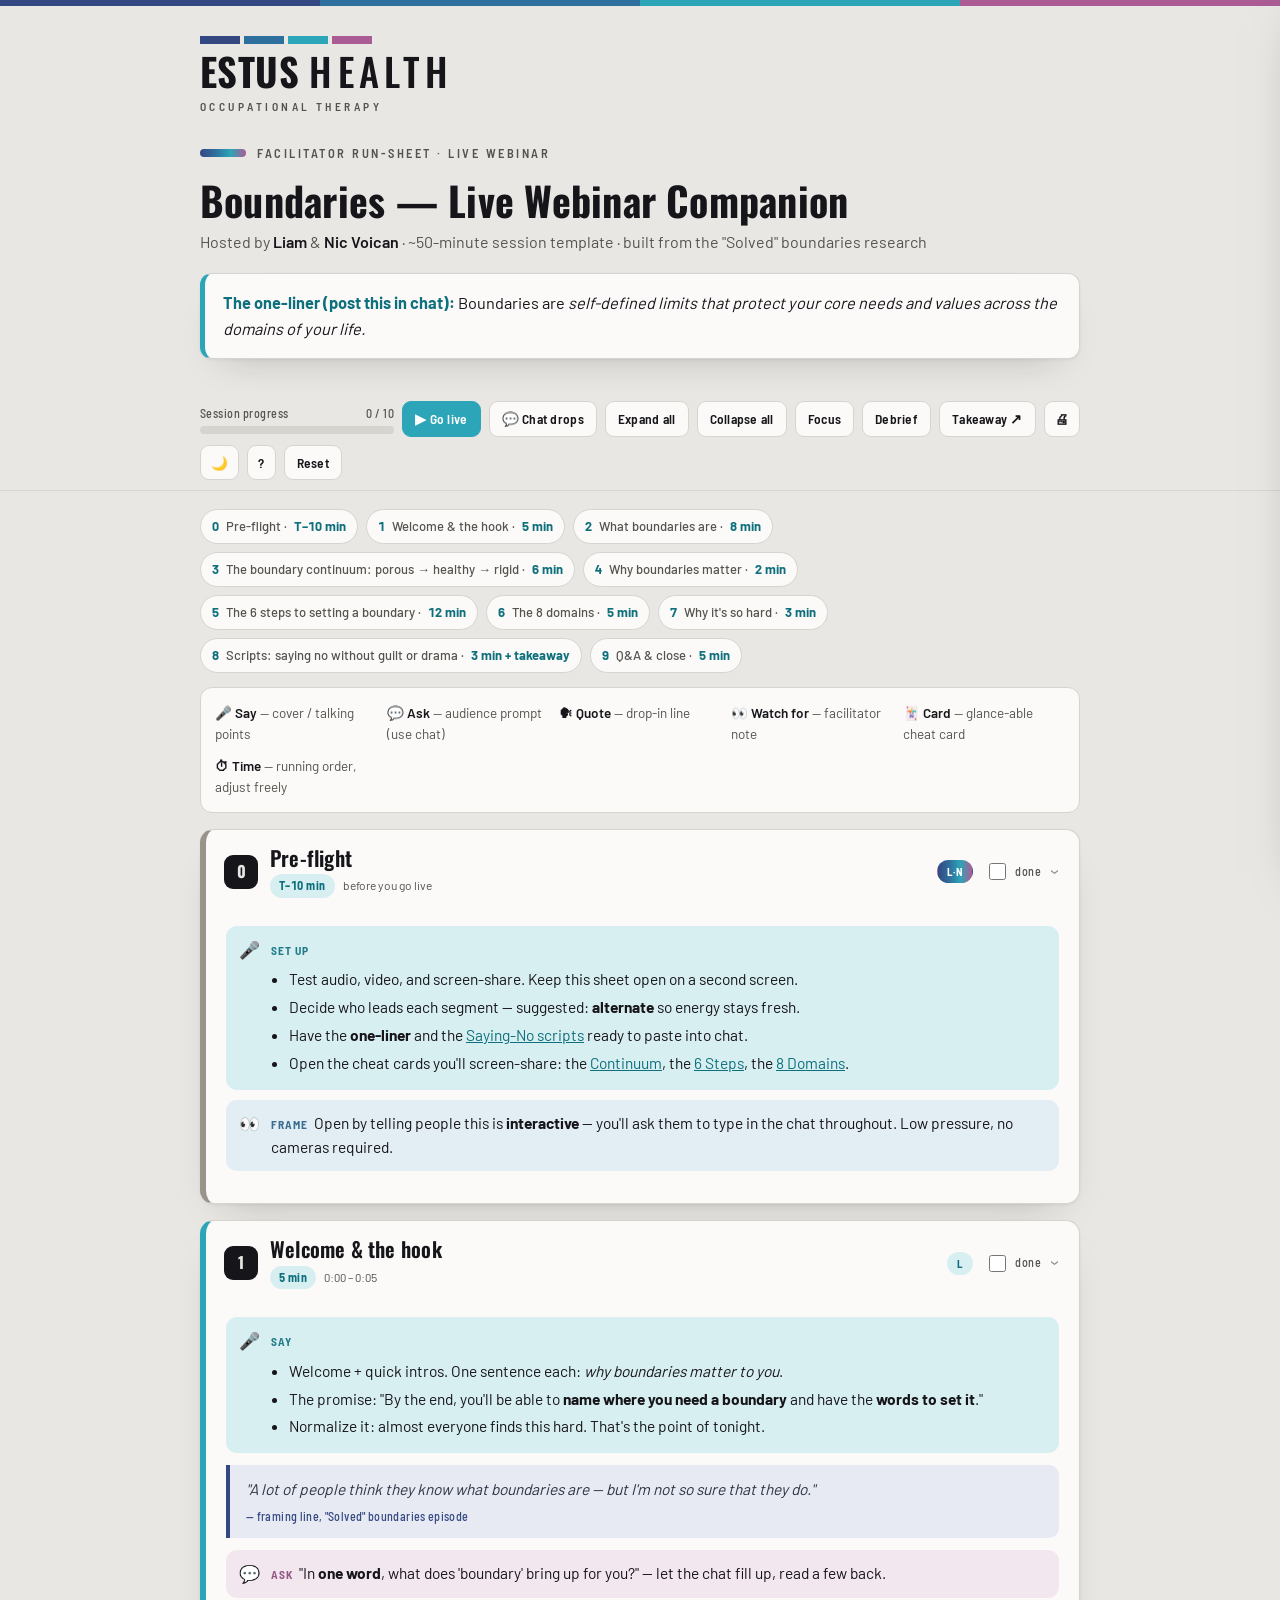
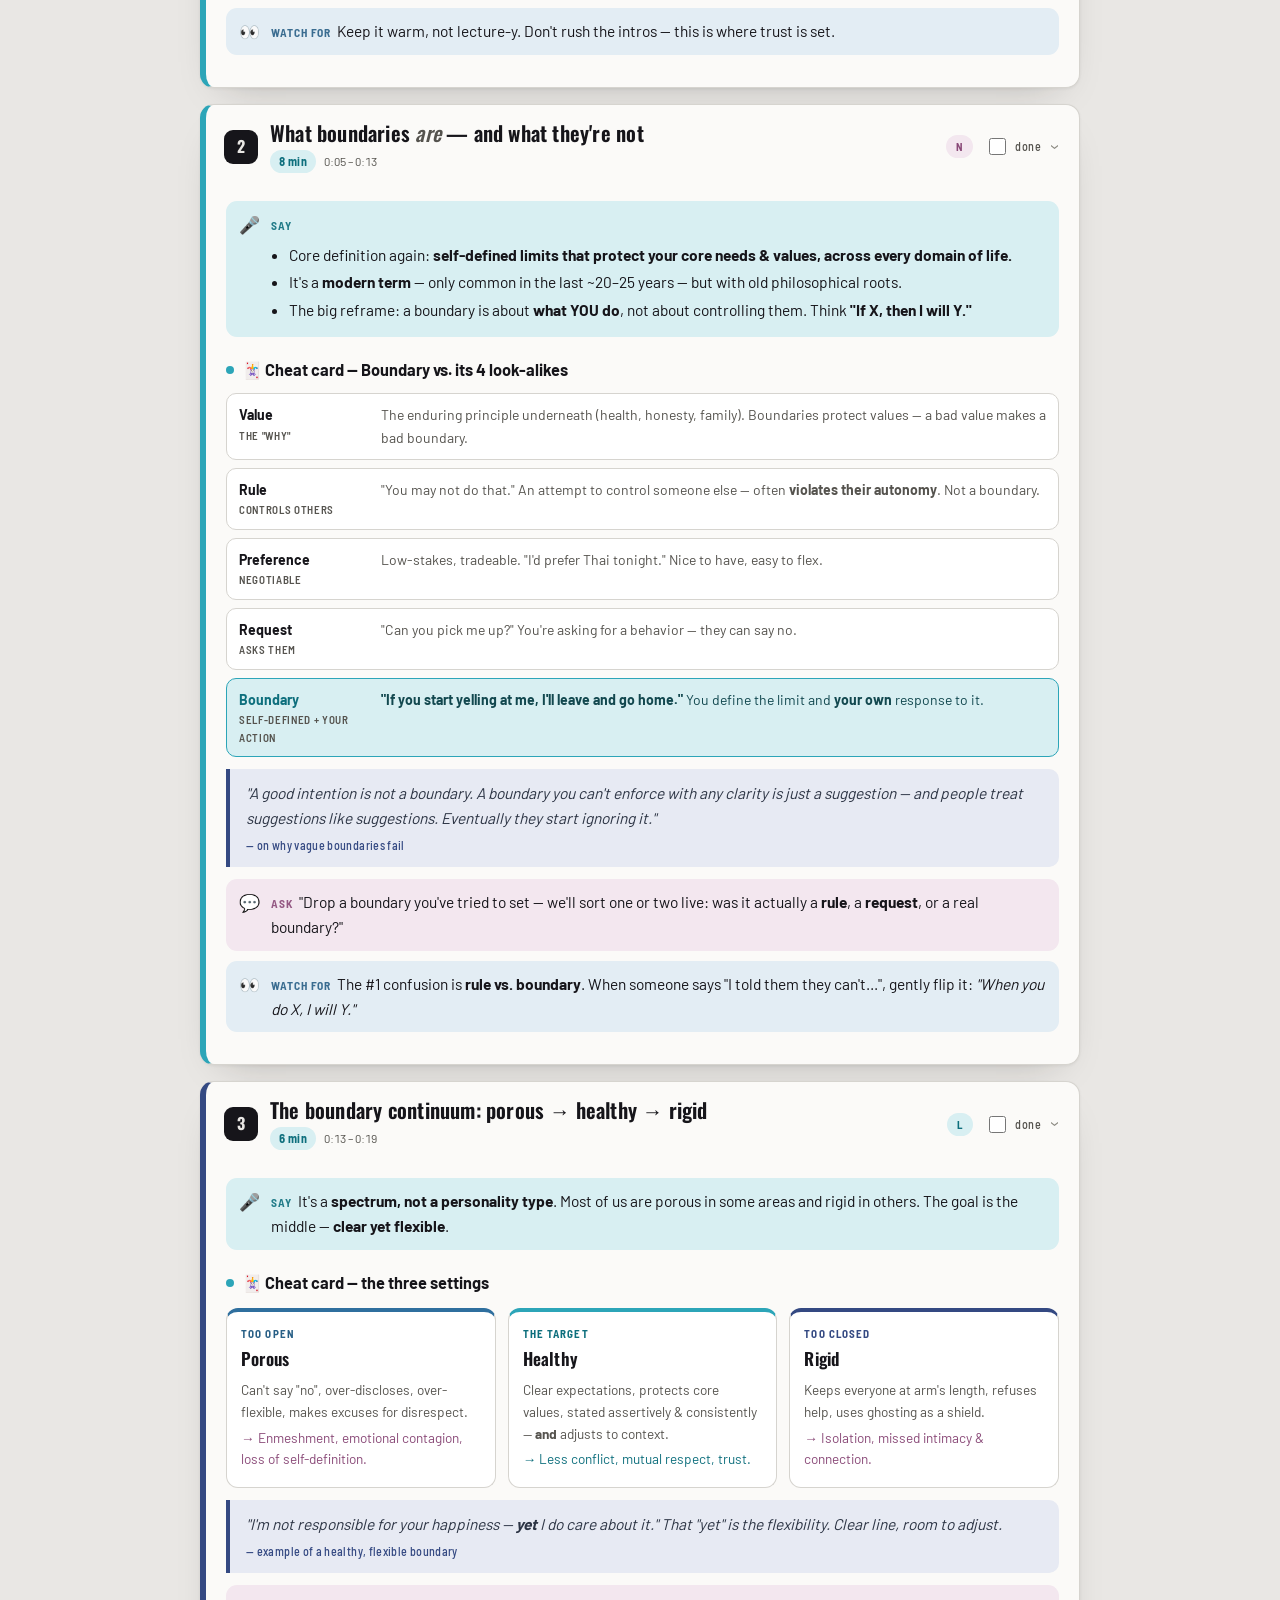
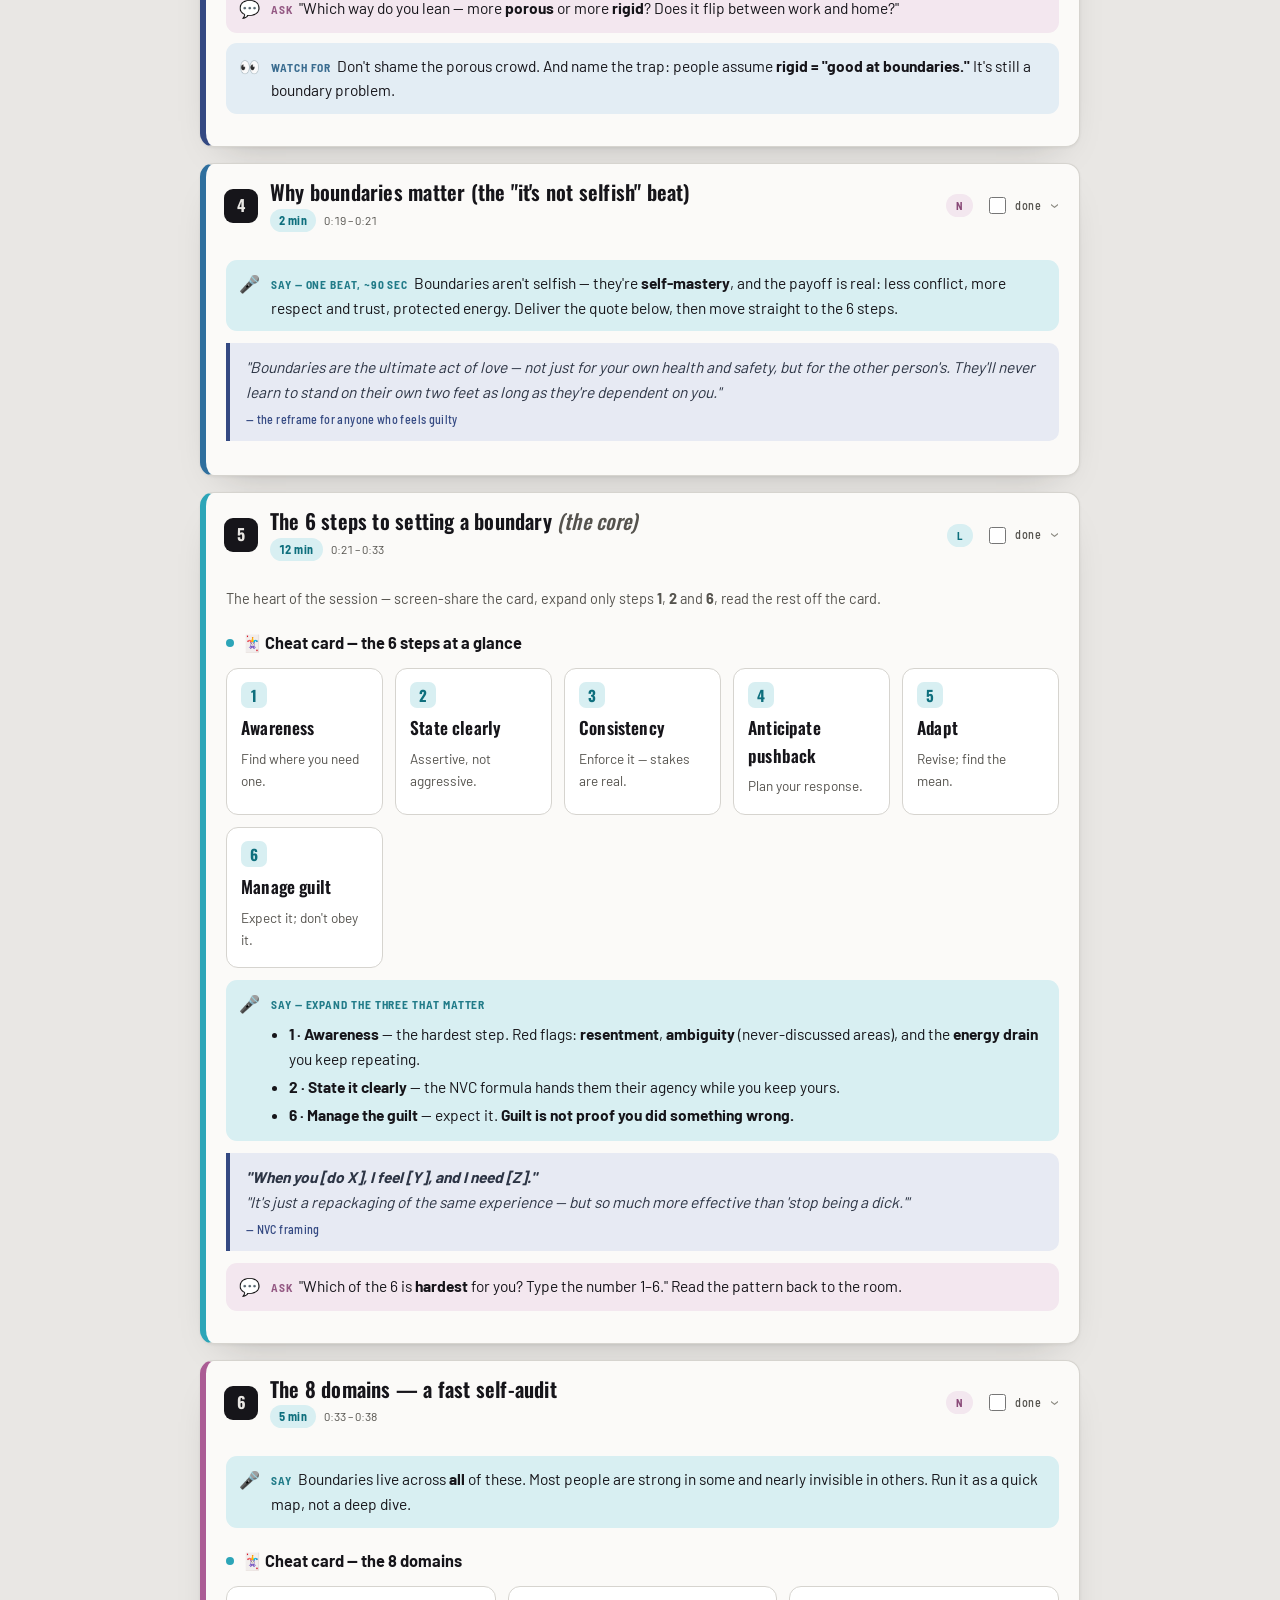
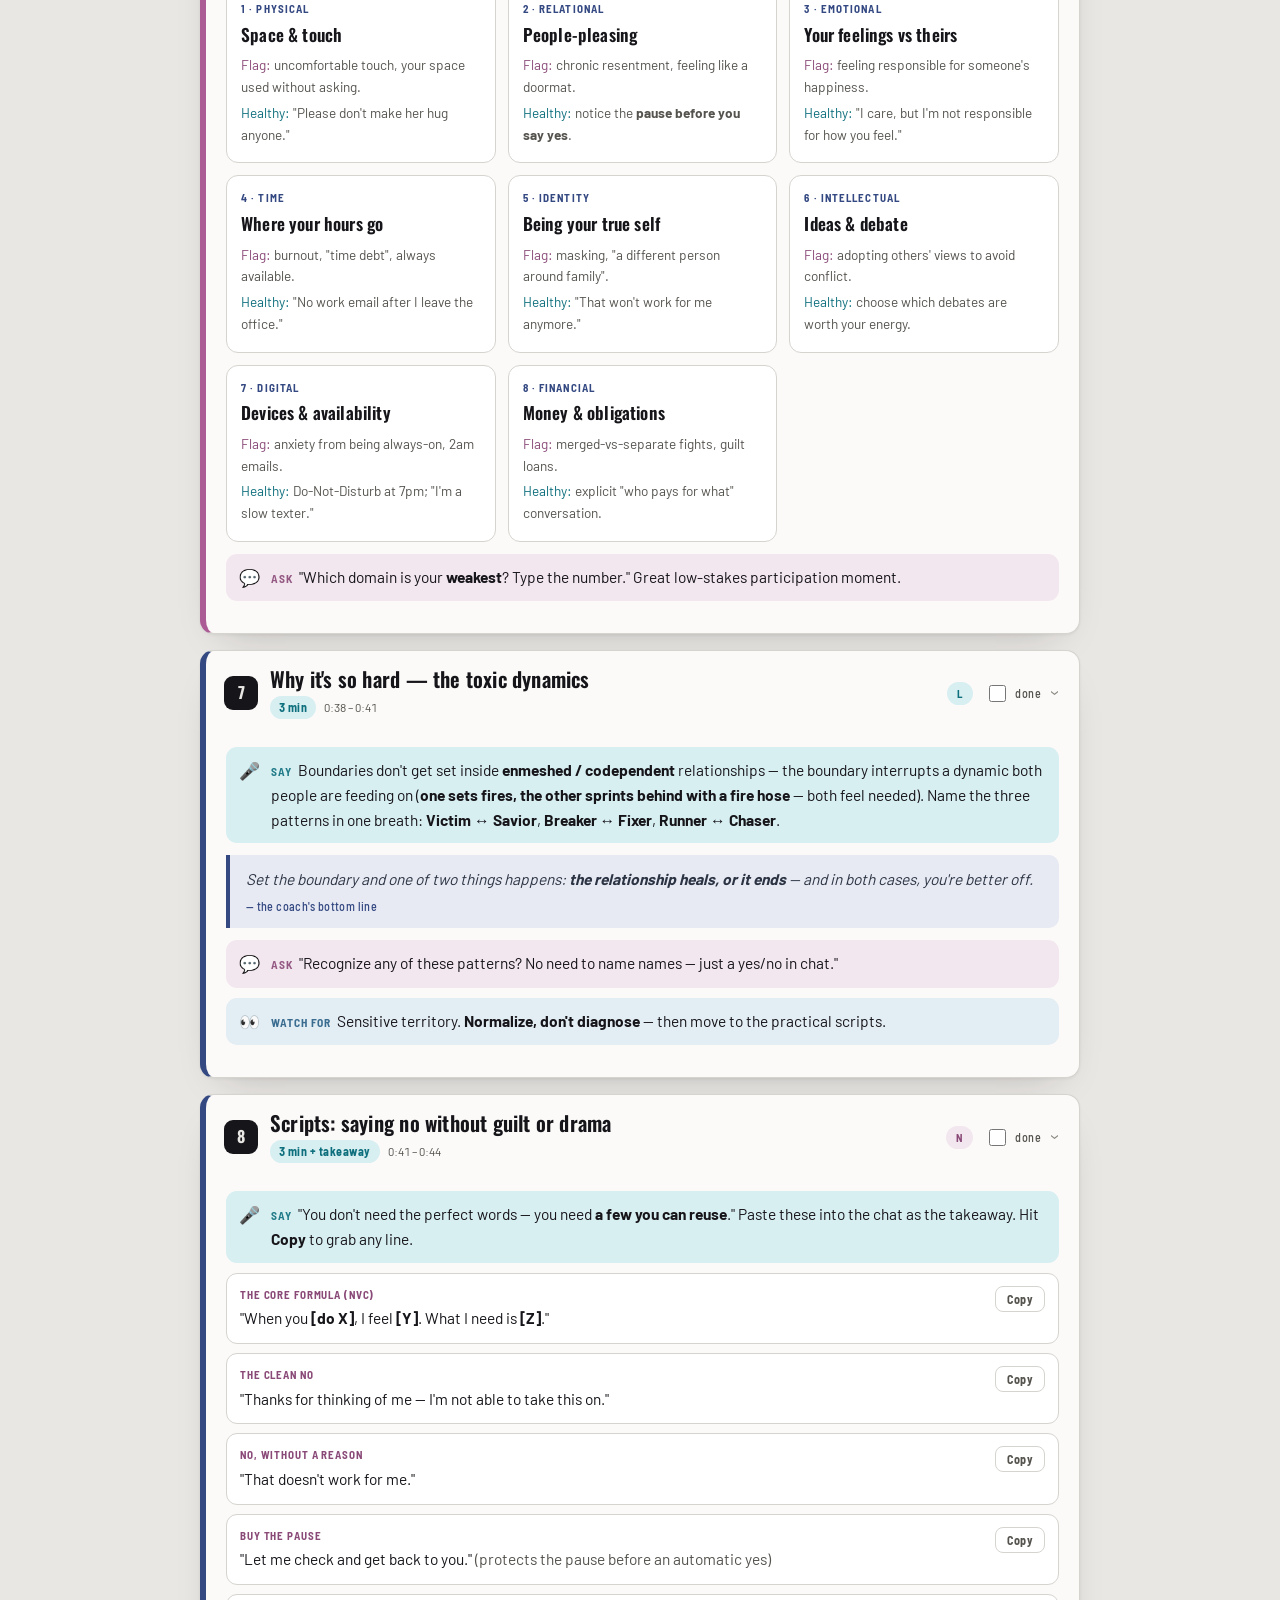
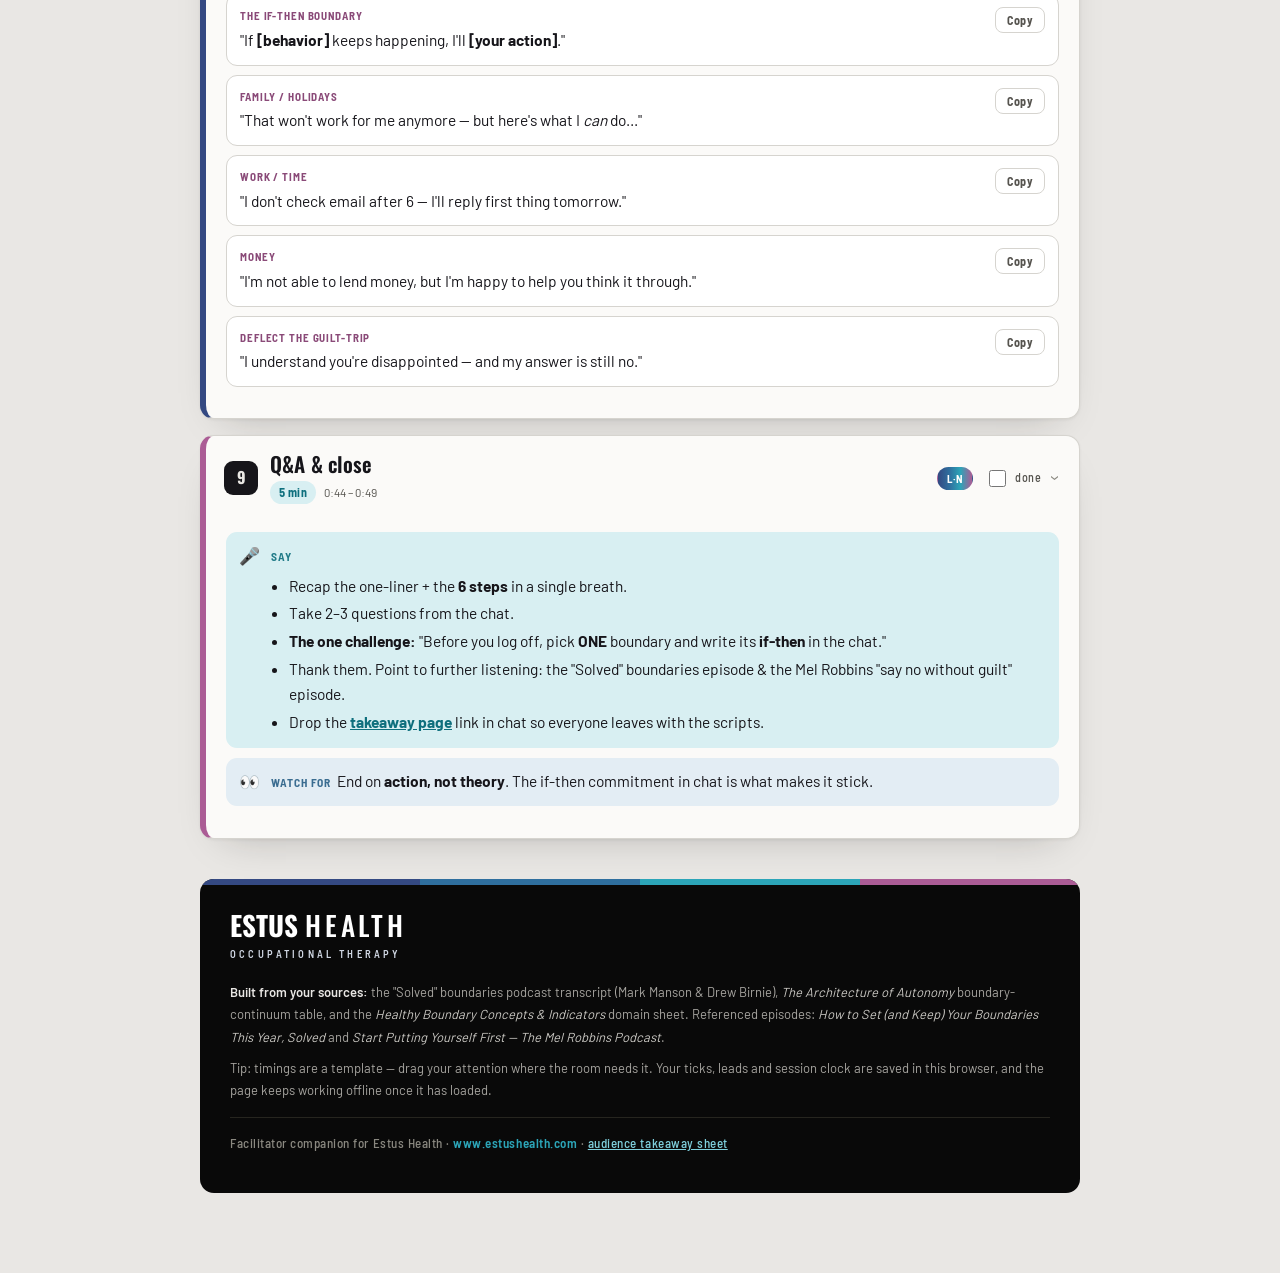
==== commit ae5c1161: "Dramatically shorten sections 4, 5 and 7 - Section 4 (why it matters): 6 min -> 2 min; cut the philo" ====
--- a/index.html
+++ b/index.html
@@ -391,7 +391,7 @@
   </div>
   <div class="eyebrow"><span class="eyebrow-bar" aria-hidden="true"></span><span class="eyebrow-txt">Facilitator Run-Sheet · Live Webinar</span></div>
   <h1>Boundaries — Live Webinar Companion</h1>
-  <p class="byline">Hosted by <b>Liam</b> &amp; <b>Nic Voican</b> · ~60-minute session template · built from the "Solved" boundaries research</p>
+  <p class="byline">Hosted by <b>Liam</b> &amp; <b>Nic Voican</b> · ~50-minute session template · built from the "Solved" boundaries research</p>
   <div class="oneliner">
     <strong>The one-liner (post this in chat):</strong> Boundaries are <em>self-defined limits that protect your core needs and values across the domains of your life.</em>
   </div>
@@ -574,29 +574,21 @@
   </section>
 
   <!-- ============ 4 ============ -->
-  <section class="seg" data-tone="b" id="s4" data-flex="Keep it to 60–90 seconds — why it isn't selfish — then move.">
+  <section class="seg" data-tone="b" id="s4">
     <div class="seg-head" role="button" tabindex="0" aria-expanded="true">
       <div class="seg-num">4</div>
       <div class="seg-title">
         <h2>Why boundaries matter (the "it's not selfish" beat)</h2>
-        <div class="seg-meta"><span class="time">6 min</span><span class="clock">0:19 – 0:25</span><span class="seg-countdown" hidden></span></div>
+        <div class="seg-meta"><span class="time">2 min</span><span class="clock">0:19 – 0:21</span><span class="seg-countdown" hidden></span></div>
       </div>
       <button class="lead" type="button" data-seg="s4" title="Segment lead — click to swap">N</button>
       <label class="done-toggle" onclick="event.stopPropagation()"><input type="checkbox" class="doneCk" aria-label="Mark segment 4 done"> done</label>
       <div class="chev" aria-hidden="true">›</div>
     </div>
     <div class="seg-body"><div class="seg-body-inner">
-      <div class="cue say"><span class="ic">🎤</span><div><span class="lab">Say — keep it light, ~90 sec</span>
-        <ul>
-          <li><b>Philosophy.</b> Kant: true freedom is <b>self-mastery</b>, not indulging every craving. Aristotle: virtue is the <b>golden mean</b> — the balance between too much (porous) and too little (rigid).</li>
-          <li><b>Psychology.</b> Freud: the <b>ego</b> forms at the boundary between self and world. Good boundaries are a <b>lagging indicator of maturity</b> and a healthy identity.</li>
-          <li><b>Payoff.</b> Less conflict, better emotional regulation, more respect &amp; trust from others, protected energy, a more authentic life.</li>
-        </ul></div></div>
+      <div class="cue say"><span class="ic">🎤</span><div><span class="lab">Say — one beat, ~90 sec</span> Boundaries aren't selfish — they're <b>self-mastery</b>, and the payoff is real: less conflict, more respect and trust, protected energy. Deliver the quote below, then move straight to the 6 steps.</div></div>
 
       <blockquote class="q">"Boundaries are the ultimate act of love — not just for your own health and safety, but for the other person's. They'll never learn to stand on their own two feet as long as they're dependent on you."<span class="src">— the reframe for anyone who feels guilty</span></blockquote>
-
-      <div class="cue ask"><span class="ic">💬</span><div><span class="lab">Ask</span> "One thing good boundaries would <b>free up energy for</b> — go."</div></div>
-      <div class="cue watch"><span class="ic">👀</span><div><span class="lab">Watch for</span> Don't over-teach the philosophy. It's a 60–90 second "here's why this isn't selfish" — then move.</div></div>
     </div></div>
   </section>
 
@@ -606,14 +598,14 @@
       <div class="seg-num">5</div>
       <div class="seg-title">
         <h2>The 6 steps to setting a boundary <em>(the core)</em></h2>
-        <div class="seg-meta"><span class="time">18 min</span><span class="clock">0:25 – 0:43</span><span class="seg-countdown" hidden></span></div>
+        <div class="seg-meta"><span class="time">12 min</span><span class="clock">0:21 – 0:33</span><span class="seg-countdown" hidden></span></div>
       </div>
       <button class="lead" type="button" data-seg="s5" title="Segment lead — click to swap">L</button>
       <label class="done-toggle" onclick="event.stopPropagation()"><input type="checkbox" class="doneCk" aria-label="Mark segment 5 done"> done</label>
       <div class="chev" aria-hidden="true">›</div>
     </div>
     <div class="seg-body"><div class="seg-body-inner">
-      <p class="note">This is the heart of the session — spend the most time here, especially on <b>Awareness</b>, <b>State clearly</b>, and <b>Guilt</b>.</p>
+      <p class="note">The heart of the session — screen-share the card, expand only steps <b>1</b>, <b>2</b> and <b>6</b>, read the rest off the card.</p>
 
       <h3 class="mini">🃏 Cheat card — the 6 steps at a glance</h3>
       <div class="cards six">
@@ -625,32 +617,16 @@
         <div class="card"><span class="stepn">6</span><h4>Manage guilt</h4><p>Expect it; don't obey it.</p></div>
       </div>
 
-      <h3 class="mini">1 · Awareness — where <em>is</em> the boundary missing?</h3>
-      <div class="cue say"><span class="ic">🎤</span><div><span class="lab">Say</span> The hardest step, especially if you grew up without boundaries. Three red-flag signals:
+      <div class="cue say"><span class="ic">🎤</span><div><span class="lab">Say — expand the three that matter</span>
         <ul>
-          <li><b>Resentment</b> — what do you keep griping about, muttering under your breath, or blaming others for?</li>
-          <li><b>Ambiguity</b> — messy, never-discussed areas (classic: <i>merged finances no one actually talked about</i>).</li>
-          <li><b>Compulsion / energy drain</b> — the thing you keep doing while thinking "why do I keep doing this?"</li>
+          <li><b>1 · Awareness</b> — the hardest step. Red flags: <b>resentment</b>, <b>ambiguity</b> (never-discussed areas), and the <b>energy drain</b> you keep repeating.</li>
+          <li><b>2 · State it clearly</b> — the NVC formula hands them their agency while you keep yours.</li>
+          <li><b>6 · Manage the guilt</b> — expect it. <b>Guilt is not proof you did something wrong.</b></li>
         </ul></div></div>
 
-      <h3 class="mini">2 · State it clearly — assertive, not aggressive</h3>
-      <div class="cue say"><span class="ic">🎤</span><div><span class="lab">Say</span> Use the non-violent-communication formula. It hands them <b>their</b> agency while you keep <b>yours</b>:</div></div>
       <blockquote class="q"><b>"When you [do X], I feel [Y], and I need [Z]."</b><br>"It's just a repackaging of the same experience — but so much more effective than 'stop being a dick.'"<span class="src">— NVC framing</span></blockquote>
 
-      <h3 class="mini">3 · Consistency — this is where trust is built</h3>
-      <div class="cue say"><span class="ic">🎤</span><div><span class="lab">Say</span> "It's almost a law of the universe: <b>any boundary that's defined will be tested.</b>" Real boundaries have stakes — if you don't follow through, it's worth nothing. Often it takes a few enforcements before it sticks.</div></div>
-
-      <h3 class="mini">4 · Anticipate pushback</h3>
-      <div class="cue say"><span class="ic">🎤</span><div><span class="lab">Say</span> People without their own boundaries resist yours: <b>guilt trips, picking fights, ghosting.</b> For them it can feel easier to manipulate you than to adjust. Decide your response <b>in advance</b>.</div></div>
-
-      <h3 class="mini">5 · Adapt — the golden mean, take two</h3>
-      <div class="cue say"><span class="ic">🎤</span><div><span class="lab">Say</span> No boundary is perfect on the first try — you'll overshoot (too rigid) or undershoot (too porous) and revise. That's normal. Just <b>communicate the change explicitly</b>, and <b>define exceptions up front</b> ("no calls after 10pm — unless it's a family emergency").</div></div>
-
-      <h3 class="mini">6 · Manage the guilt</h3>
-      <div class="cue say"><span class="ic">🎤</span><div><span class="lab">Say</span> Expect two things: they won't like it, and <b>you'll feel guilty.</b> That's because you're cutting off a <b>supply</b> of validation they'd come to rely on. <b>Guilt is not proof you did something wrong.</b> You may lose a few relationships — you're still better off.</div></div>
-
       <div class="cue ask"><span class="ic">💬</span><div><span class="lab">Ask</span> "Which of the 6 is <b>hardest</b> for you? Type the number 1–6." Read the pattern back to the room.</div></div>
-      <div class="cue watch"><span class="ic">👀</span><div><span class="lab">Watch for</span> If time is short, protect steps <b>1, 2, and 6</b>. Steps 3–5 can be summarized fast.</div></div>
     </div></div>
   </section>
 
@@ -660,7 +636,7 @@
       <div class="seg-num">6</div>
       <div class="seg-title">
         <h2>The 8 domains — a fast self-audit</h2>
-        <div class="seg-meta"><span class="time">5 min</span><span class="clock">0:43 – 0:48</span><span class="seg-countdown" hidden></span></div>
+        <div class="seg-meta"><span class="time">5 min</span><span class="clock">0:33 – 0:38</span><span class="seg-countdown" hidden></span></div>
       </div>
       <button class="lead" type="button" data-seg="s6" title="Segment lead — click to swap">N</button>
       <label class="done-toggle" onclick="event.stopPropagation()"><input type="checkbox" class="doneCk" aria-label="Mark segment 6 done"> done</label>
@@ -690,37 +666,20 @@
     <div class="seg-head" role="button" tabindex="0" aria-expanded="true">
       <div class="seg-num">7</div>
       <div class="seg-title">
-        <h2>Why it's so hard — toxic dynamics &amp; barriers</h2>
-        <div class="seg-meta"><span class="time">7 min</span><span class="clock">0:48 – 0:55</span><span class="seg-countdown" hidden></span></div>
+        <h2>Why it's so hard — the toxic dynamics</h2>
+        <div class="seg-meta"><span class="time">3 min</span><span class="clock">0:38 – 0:41</span><span class="seg-countdown" hidden></span></div>
       </div>
       <button class="lead" type="button" data-seg="s7" title="Segment lead — click to swap">L</button>
       <label class="done-toggle" onclick="event.stopPropagation()"><input type="checkbox" class="doneCk" aria-label="Mark segment 7 done"> done</label>
       <div class="chev" aria-hidden="true">›</div>
     </div>
     <div class="seg-body"><div class="seg-body-inner">
-      <div class="cue say"><span class="ic">🎤</span><div><span class="lab">Say</span> Boundaries don't get set inside <b>enmeshed / codependent</b> relationships — because the boundary interrupts the dynamic that both people are feeding on. Picture it: <b>one person walks room to room setting fires, the other sprints behind with a fire hose.</b> Both get to feel needed.</div></div>
-
-      <h3 class="mini">🃏 Cheat card — the 3 self-reinforcing patterns</h3>
-      <div class="cards three">
-        <div class="card"><div class="cap" style="color:var(--plum)">Pattern 1</div><h4>Victim ↔ Savior</h4><p>One is always getting hurt; the other always rescues. Feel victimized → get attention → find more reasons to be a victim.</p></div>
-        <div class="card"><div class="cap" style="color:var(--plum)">Pattern 2</div><h4>Breaker ↔ Fixer</h4><p>Nothing's ever good enough; the other keeps trying to make it good enough. Unhappiness gets rewarded.</p></div>
-        <div class="card"><div class="cap" style="color:var(--plum)">Pattern 3</div><h4>Runner ↔ Chaser</h4><p>One pulls away; the other chases harder to win them back. The chase itself becomes the relationship.</p></div>
-      </div>
+      <div class="cue say"><span class="ic">🎤</span><div><span class="lab">Say</span> Boundaries don't get set inside <b>enmeshed / codependent</b> relationships — the boundary interrupts a dynamic both people are feeding on (<b>one sets fires, the other sprints behind with a fire hose</b> — both feel needed). Name the three patterns in one breath: <b>Victim ↔ Savior</b>, <b>Breaker ↔ Fixer</b>, <b>Runner ↔ Chaser</b>.</div></div>
 
       <blockquote class="q">Set the boundary and one of two things happens: <b>the relationship heals, or it ends</b> — and in both cases, you're better off.<span class="src">— the coach's bottom line</span></blockquote>
 
-      <h3 class="mini">Barriers — why it's hard for <em>you</em> specifically</h3>
-      <div class="cue say"><span class="ic">🎤</span><div><span class="lab">Say (name them, don't dwell)</span>
-        <ul>
-          <li><b>Failed individuation</b> — never fully separated your identity from family.</li>
-          <li><b>Insecure attachment</b> — anxious styles fear the loss, so they fold.</li>
-          <li><b>High agreeableness</b> — pulls you porous (peace at any cost).</li>
-          <li><b>High conscientiousness</b> — can pull you rigid / over-responsible.</li>
-          <li><b>Stress &amp; energy depletion</b> — willpower's gone, so the line slips.</li>
-        </ul></div></div>
-
       <div class="cue ask"><span class="ic">💬</span><div><span class="lab">Ask</span> "Recognize any of these patterns? No need to name names — just a yes/no in chat."</div></div>
-      <div class="cue watch"><span class="ic">👀</span><div><span class="lab">Watch for</span> Sensitive territory. <b>Normalize, don't diagnose.</b> Offer the reframe, then move to the practical scripts.</div></div>
+      <div class="cue watch"><span class="ic">👀</span><div><span class="lab">Watch for</span> Sensitive territory. <b>Normalize, don't diagnose</b> — then move to the practical scripts.</div></div>
     </div></div>
   </section>
 
@@ -730,7 +689,7 @@
       <div class="seg-num">8</div>
       <div class="seg-title">
         <h2>Scripts: saying no without guilt or drama</h2>
-        <div class="seg-meta"><span class="time">3 min + takeaway</span><span class="clock">0:55 – 0:58</span><span class="seg-countdown" hidden></span></div>
+        <div class="seg-meta"><span class="time">3 min + takeaway</span><span class="clock">0:41 – 0:44</span><span class="seg-countdown" hidden></span></div>
       </div>
       <button class="lead" type="button" data-seg="s8" title="Segment lead — click to swap">N</button>
       <label class="done-toggle" onclick="event.stopPropagation()"><input type="checkbox" class="doneCk" aria-label="Mark segment 8 done"> done</label>
@@ -757,7 +716,7 @@
       <div class="seg-num">9</div>
       <div class="seg-title">
         <h2>Q&amp;A &amp; close</h2>
-        <div class="seg-meta"><span class="time">5 min</span><span class="clock">0:58 – 1:00</span><span class="seg-countdown" hidden></span></div>
+        <div class="seg-meta"><span class="time">5 min</span><span class="clock">0:44 – 0:49</span><span class="seg-countdown" hidden></span></div>
       </div>
       <button class="lead" type="button" data-seg="s9" title="Segment lead — click to swap">L·N</button>
       <label class="done-toggle" onclick="event.stopPropagation()"><input type="checkbox" class="doneCk" aria-label="Mark segment 9 done"> done</label>
@@ -865,7 +824,7 @@
   var LEAD_LABEL={L:"L",N:"N",LN:"L·N"};
   var DEFAULT_LEADS={prep:"LN",s1:"L",s2:"N",s3:"L",s4:"N",s5:"L",s6:"N",s7:"L",s8:"N",s9:"LN"};
   /* [id, planned minutes] — cumulative starts drive the drift chip */
-  var SCHED=[["s1",5],["s2",8],["s3",6],["s4",6],["s5",18],["s6",5],["s7",7],["s8",3],["s9",5]];
+  var SCHED=[["s1",5],["s2",8],["s3",6],["s4",2],["s5",12],["s6",5],["s7",3],["s8",3],["s9",5]];
   var PLAN={},STARTS={},PLAN_TOTAL=0;
   SCHED.forEach(function(p){STARTS[p[0]]=PLAN_TOTAL*60;PLAN[p[0]]=p[1]*60;PLAN_TOTAL+=p[1];});
   PLAN_TOTAL*=60; /* seconds */
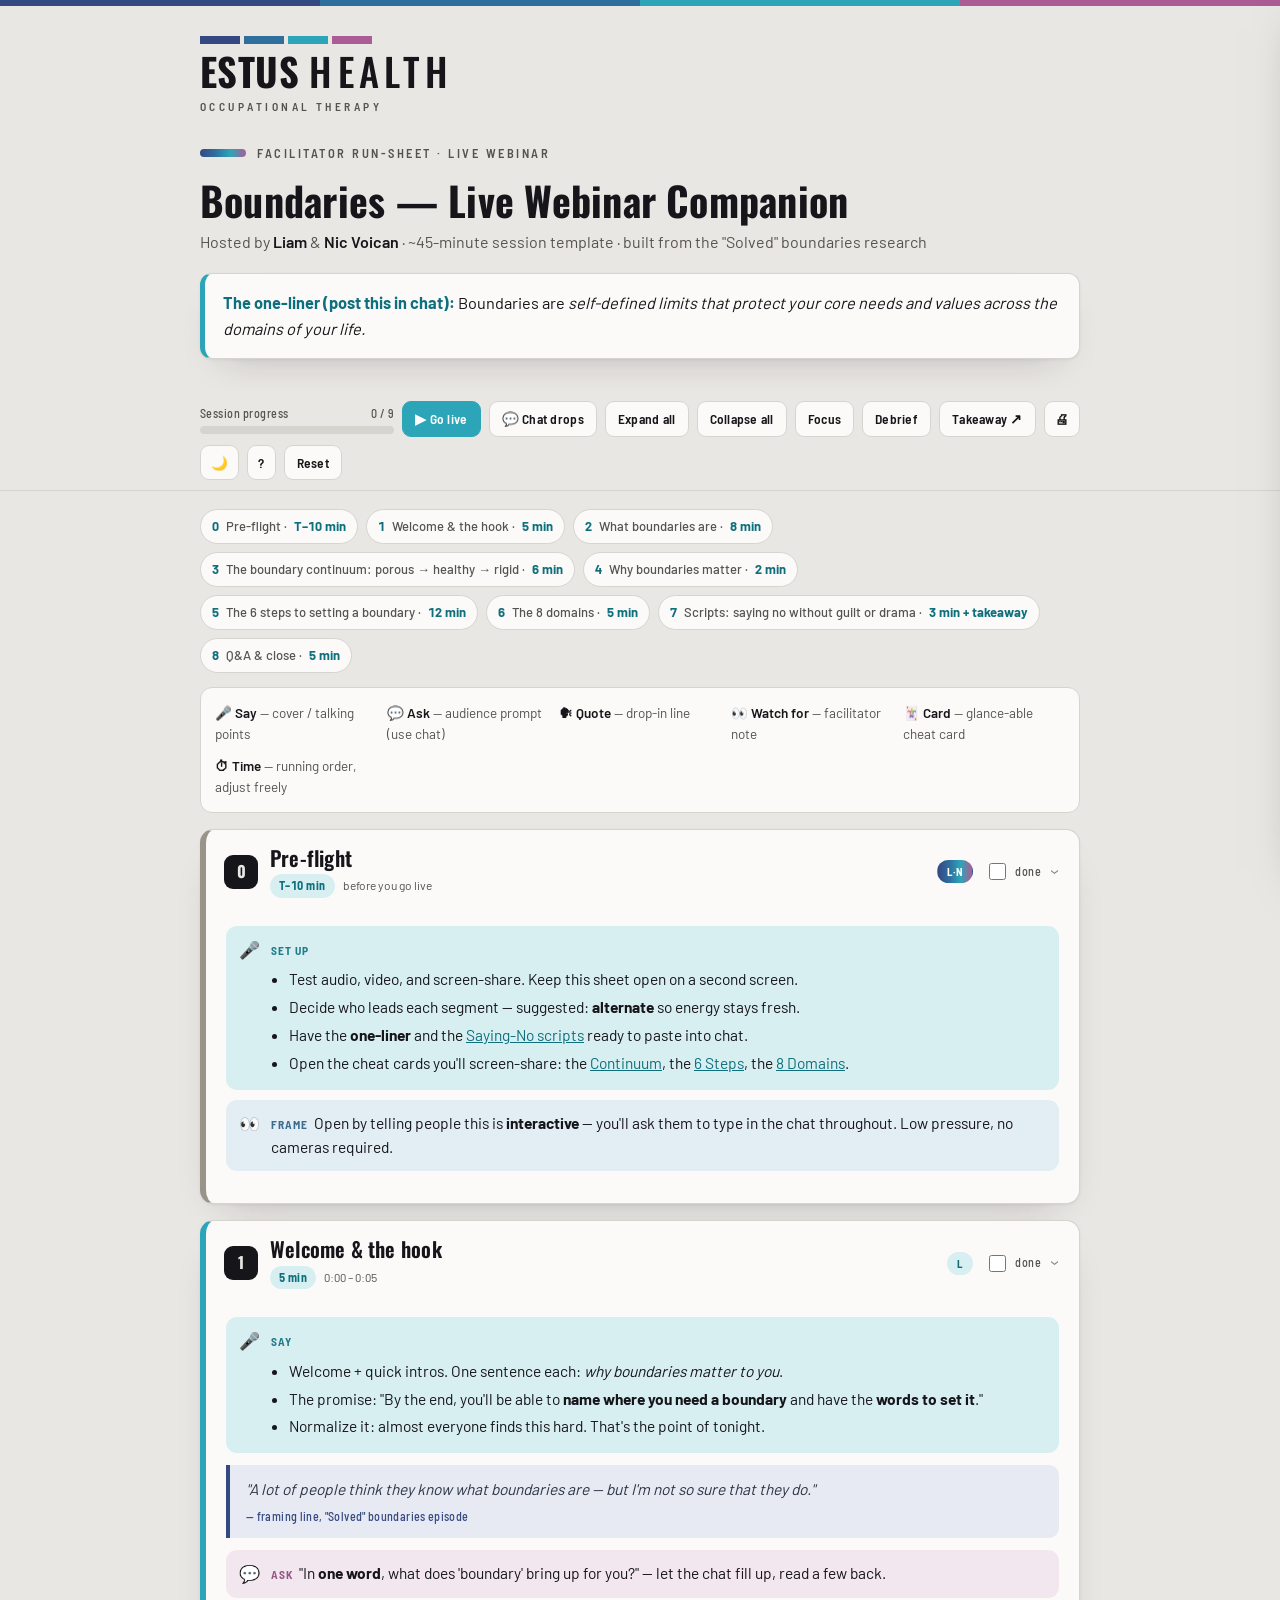
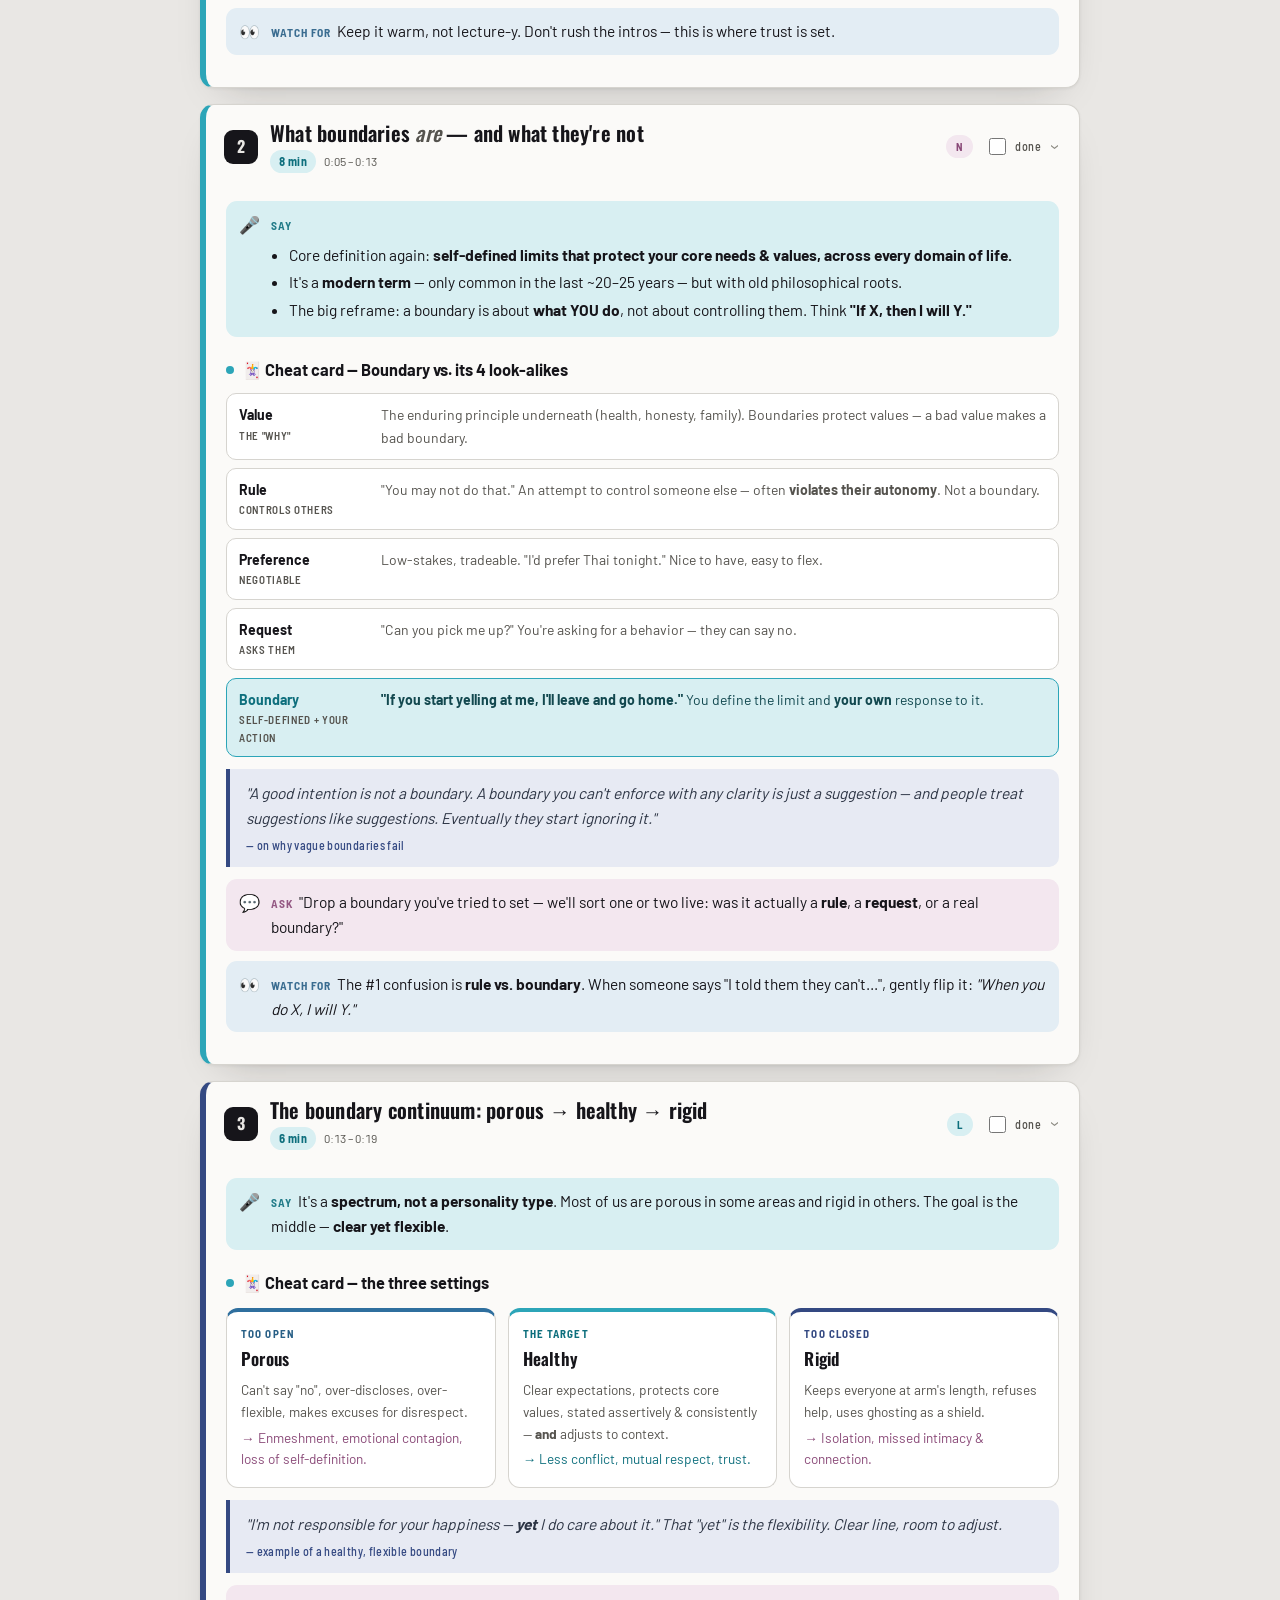
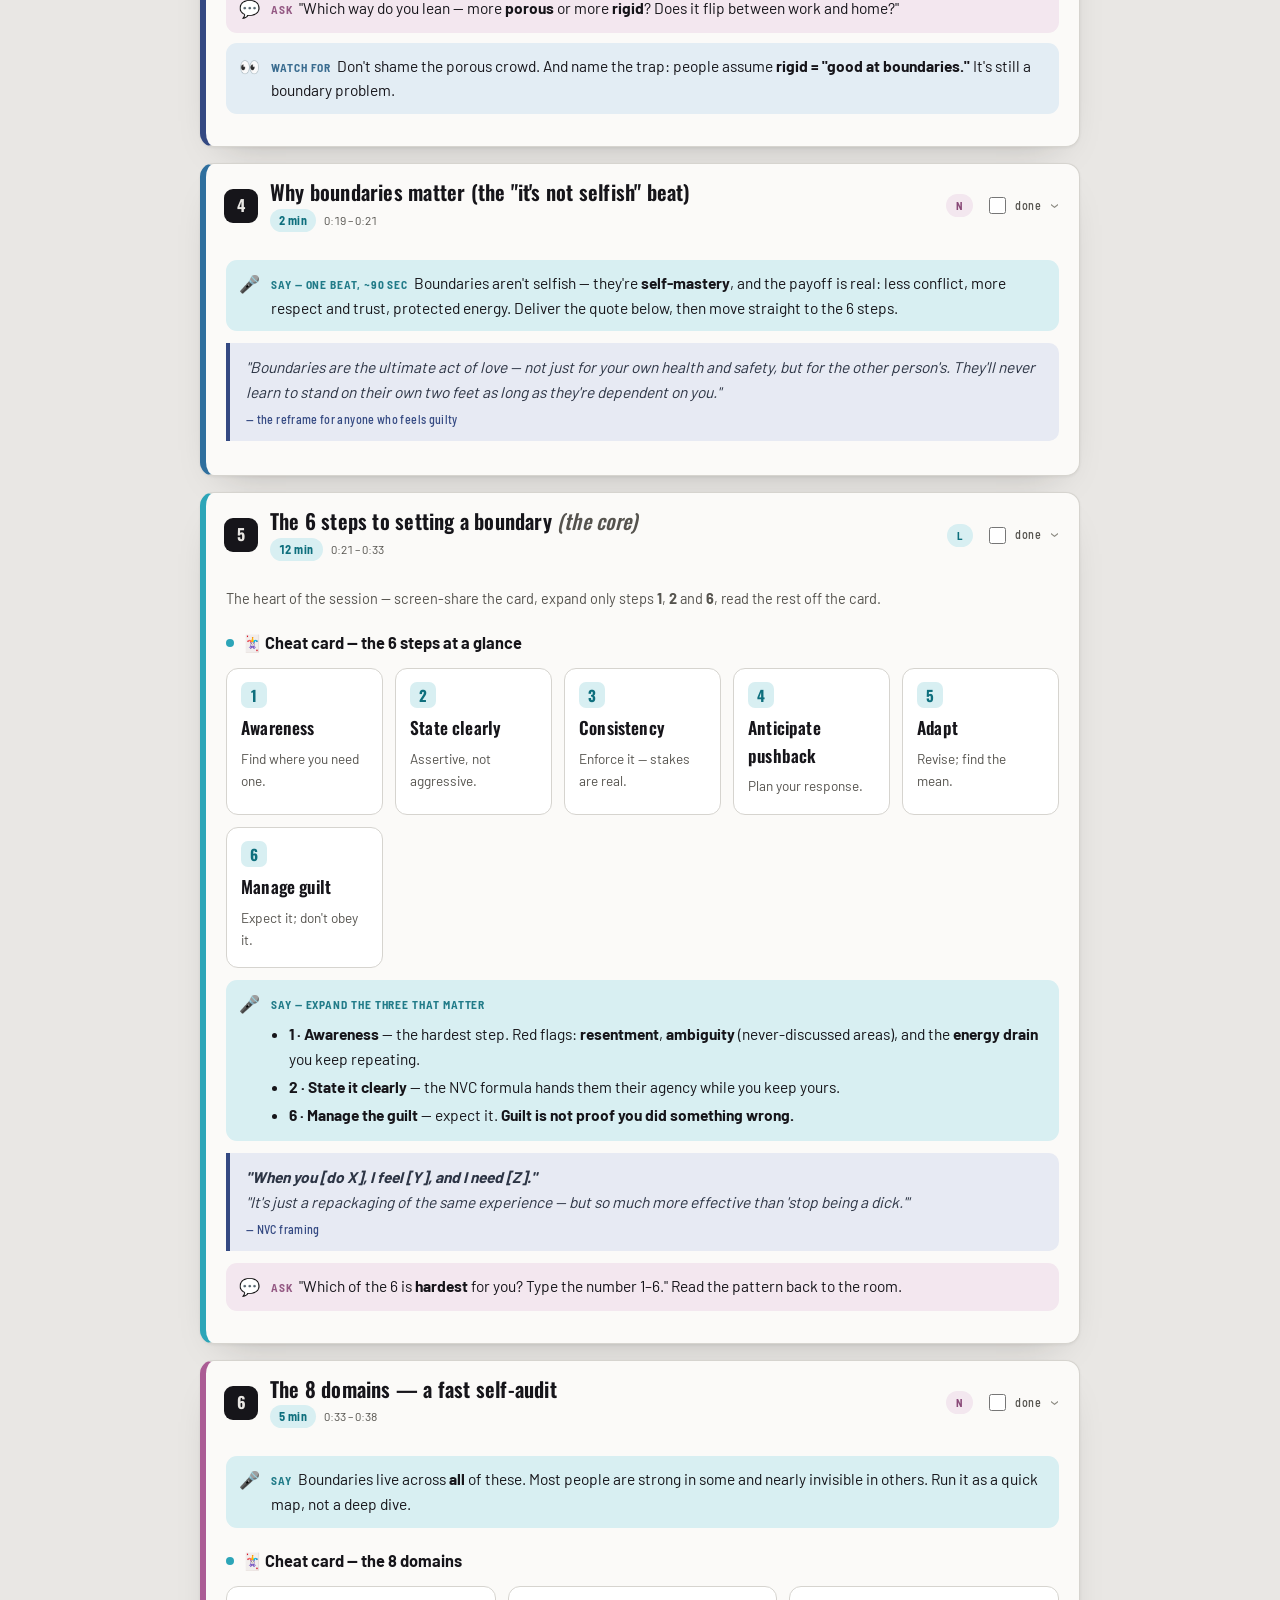
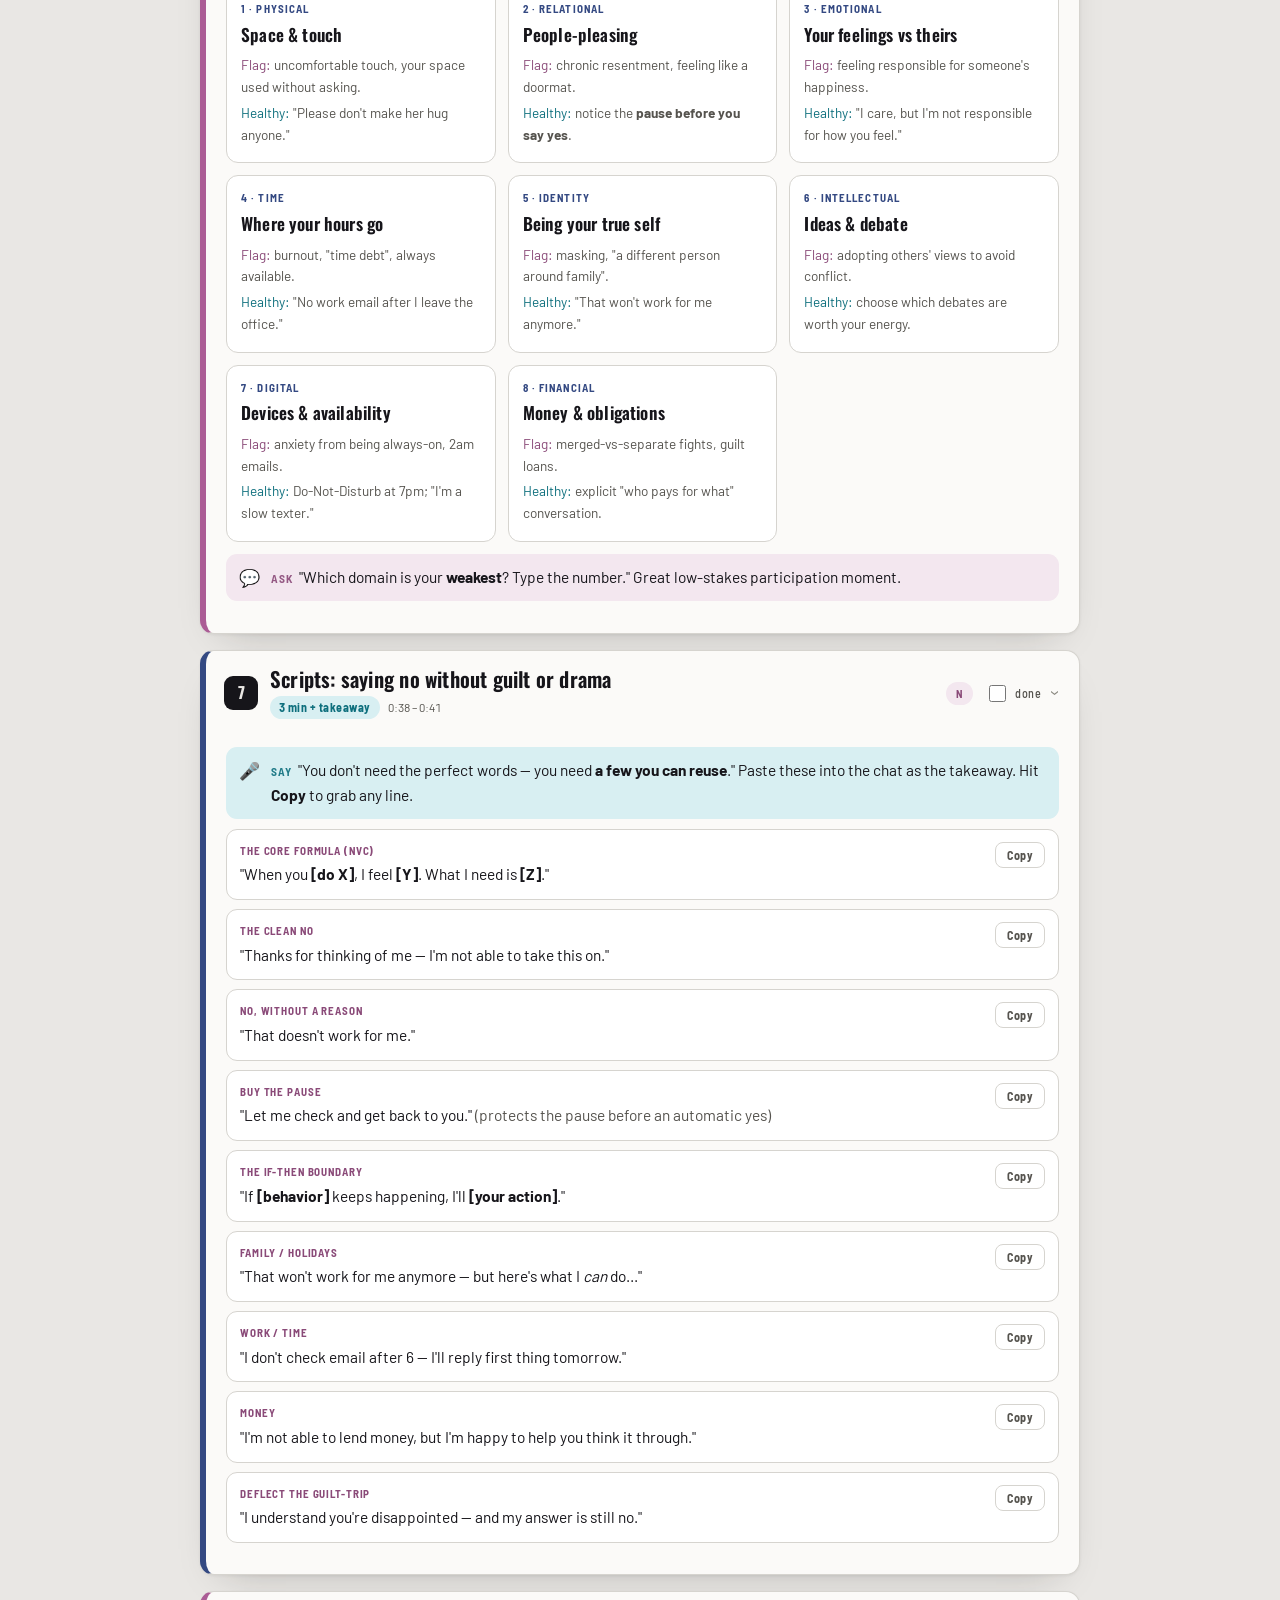
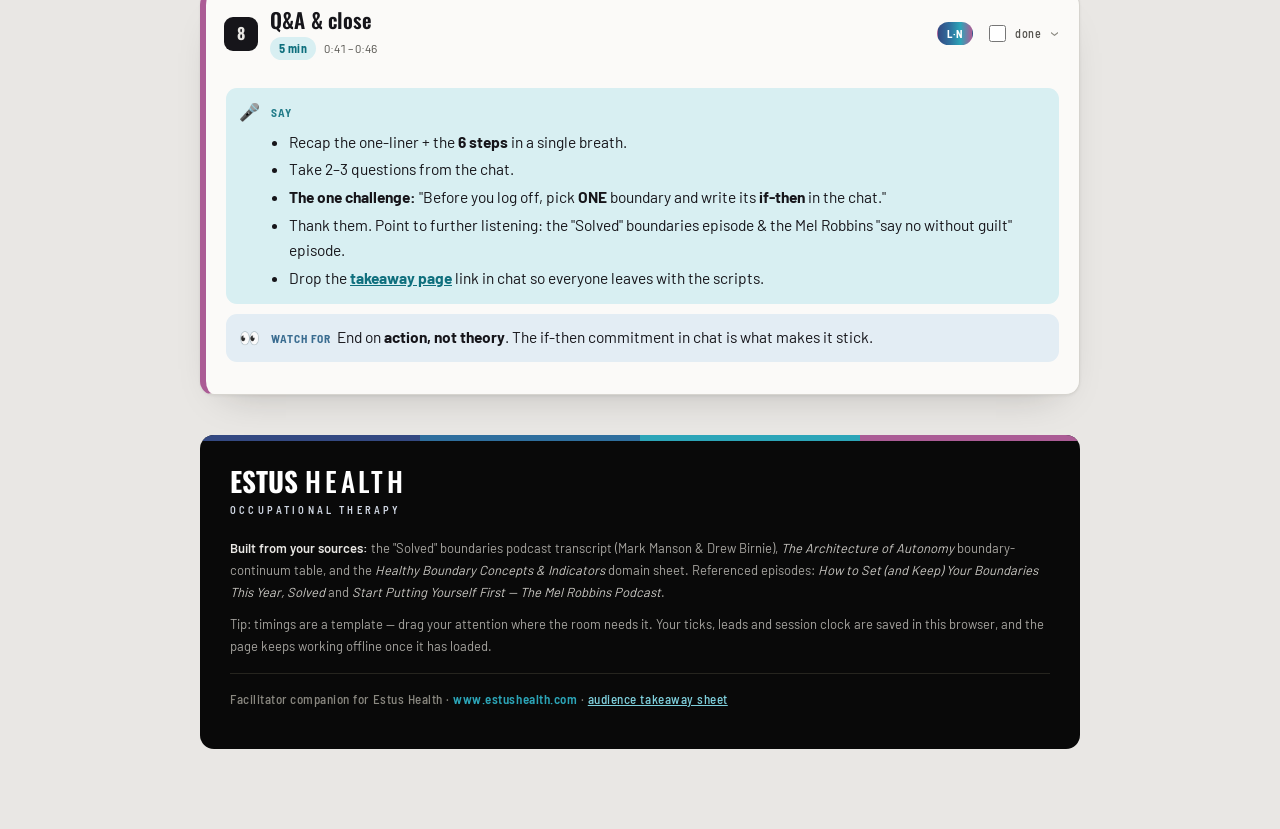
==== commit dececd83: "Remove section 7 (toxic dynamics) Cut the toxic-dynamics segment entirely rather than shortening it " ====
--- a/index.html
+++ b/index.html
@@ -391,7 +391,7 @@
   </div>
   <div class="eyebrow"><span class="eyebrow-bar" aria-hidden="true"></span><span class="eyebrow-txt">Facilitator Run-Sheet · Live Webinar</span></div>
   <h1>Boundaries — Live Webinar Companion</h1>
-  <p class="byline">Hosted by <b>Liam</b> &amp; <b>Nic Voican</b> · ~50-minute session template · built from the "Solved" boundaries research</p>
+  <p class="byline">Hosted by <b>Liam</b> &amp; <b>Nic Voican</b> · ~45-minute session template · built from the "Solved" boundaries research</p>
   <div class="oneliner">
     <strong>The one-liner (post this in chat):</strong> Boundaries are <em>self-defined limits that protect your core needs and values across the domains of your life.</em>
   </div>
@@ -400,7 +400,7 @@
 <div class="toolbar">
   <div class="toolbar-inner">
     <div class="progress-wrap">
-      <div class="progress-label"><span>Session progress</span><span id="progTxt">0 / 10</span></div>
+      <div class="progress-label"><span>Session progress</span><span id="progTxt">0 / 9</span></div>
       <div class="bar"><i id="progBar"></i></div>
     </div>
     <button class="btn primary" id="goLive" title="Start the session clock (g)">▶ Go live</button>
@@ -464,7 +464,7 @@
         <ul>
           <li>Test audio, video, and screen-share. Keep this sheet open on a second screen.</li>
           <li>Decide who leads each segment — suggested: <b>alternate</b> so energy stays fresh.</li>
-          <li>Have the <b>one-liner</b> and the <a href="#s8">Saying-No scripts</a> ready to paste into chat.</li>
+          <li>Have the <b>one-liner</b> and the <a href="#s7">Saying-No scripts</a> ready to paste into chat.</li>
           <li>Open the cheat cards you'll screen-share: the <a href="#s3">Continuum</a>, the <a href="#s5">6 Steps</a>, the <a href="#s6">8 Domains</a>.</li>
         </ul></div></div>
       <div class="cue watch"><span class="ic">👀</span><div><span class="lab">Frame</span> Open by telling people this is <b>interactive</b> — you'll ask them to type in the chat throughout. Low pressure, no cameras required.</div></div>
@@ -662,37 +662,15 @@
   </section>
 
   <!-- ============ 7 ============ -->
-  <section class="seg" data-tone="e" id="s7">
+  <section class="seg" data-tone="e" id="s7" data-flex="Paste all the scripts into chat and let them read.">
     <div class="seg-head" role="button" tabindex="0" aria-expanded="true">
       <div class="seg-num">7</div>
       <div class="seg-title">
-        <h2>Why it's so hard — the toxic dynamics</h2>
-        <div class="seg-meta"><span class="time">3 min</span><span class="clock">0:38 – 0:41</span><span class="seg-countdown" hidden></span></div>
-      </div>
-      <button class="lead" type="button" data-seg="s7" title="Segment lead — click to swap">L</button>
+        <h2>Scripts: saying no without guilt or drama</h2>
+        <div class="seg-meta"><span class="time">3 min + takeaway</span><span class="clock">0:38 – 0:41</span><span class="seg-countdown" hidden></span></div>
+      </div>
+      <button class="lead" type="button" data-seg="s7" title="Segment lead — click to swap">N</button>
       <label class="done-toggle" onclick="event.stopPropagation()"><input type="checkbox" class="doneCk" aria-label="Mark segment 7 done"> done</label>
-      <div class="chev" aria-hidden="true">›</div>
-    </div>
-    <div class="seg-body"><div class="seg-body-inner">
-      <div class="cue say"><span class="ic">🎤</span><div><span class="lab">Say</span> Boundaries don't get set inside <b>enmeshed / codependent</b> relationships — the boundary interrupts a dynamic both people are feeding on (<b>one sets fires, the other sprints behind with a fire hose</b> — both feel needed). Name the three patterns in one breath: <b>Victim ↔ Savior</b>, <b>Breaker ↔ Fixer</b>, <b>Runner ↔ Chaser</b>.</div></div>
-
-      <blockquote class="q">Set the boundary and one of two things happens: <b>the relationship heals, or it ends</b> — and in both cases, you're better off.<span class="src">— the coach's bottom line</span></blockquote>
-
-      <div class="cue ask"><span class="ic">💬</span><div><span class="lab">Ask</span> "Recognize any of these patterns? No need to name names — just a yes/no in chat."</div></div>
-      <div class="cue watch"><span class="ic">👀</span><div><span class="lab">Watch for</span> Sensitive territory. <b>Normalize, don't diagnose</b> — then move to the practical scripts.</div></div>
-    </div></div>
-  </section>
-
-  <!-- ============ 8 ============ -->
-  <section class="seg" data-tone="e" id="s8" data-flex="Paste all the scripts into chat and let them read.">
-    <div class="seg-head" role="button" tabindex="0" aria-expanded="true">
-      <div class="seg-num">8</div>
-      <div class="seg-title">
-        <h2>Scripts: saying no without guilt or drama</h2>
-        <div class="seg-meta"><span class="time">3 min + takeaway</span><span class="clock">0:41 – 0:44</span><span class="seg-countdown" hidden></span></div>
-      </div>
-      <button class="lead" type="button" data-seg="s8" title="Segment lead — click to swap">N</button>
-      <label class="done-toggle" onclick="event.stopPropagation()"><input type="checkbox" class="doneCk" aria-label="Mark segment 8 done"> done</label>
       <div class="chev" aria-hidden="true">›</div>
     </div>
     <div class="seg-body"><div class="seg-body-inner">
@@ -710,16 +688,16 @@
     </div></div>
   </section>
 
-  <!-- ============ 9 ============ -->
-  <section class="seg" data-tone="d" id="s9">
+  <!-- ============ 8 ============ -->
+  <section class="seg" data-tone="d" id="s8">
     <div class="seg-head" role="button" tabindex="0" aria-expanded="true">
-      <div class="seg-num">9</div>
+      <div class="seg-num">8</div>
       <div class="seg-title">
         <h2>Q&amp;A &amp; close</h2>
-        <div class="seg-meta"><span class="time">5 min</span><span class="clock">0:44 – 0:49</span><span class="seg-countdown" hidden></span></div>
-      </div>
-      <button class="lead" type="button" data-seg="s9" title="Segment lead — click to swap">L·N</button>
-      <label class="done-toggle" onclick="event.stopPropagation()"><input type="checkbox" class="doneCk" aria-label="Mark segment 9 done"> done</label>
+        <div class="seg-meta"><span class="time">5 min</span><span class="clock">0:41 – 0:46</span><span class="seg-countdown" hidden></span></div>
+      </div>
+      <button class="lead" type="button" data-seg="s8" title="Segment lead — click to swap">L·N</button>
+      <label class="done-toggle" onclick="event.stopPropagation()"><input type="checkbox" class="doneCk" aria-label="Mark segment 8 done"> done</label>
       <div class="chev" aria-hidden="true">›</div>
     </div>
     <div class="seg-body"><div class="seg-body-inner">
@@ -822,9 +800,9 @@
   var LEGACY_KEYS=["estus_boundaries_runsheet_v1","boundaries_runsheet_v1"];
   var LEAD_NAMES={L:"Liam",N:"Nic",LN:"Liam + Nic"};
   var LEAD_LABEL={L:"L",N:"N",LN:"L·N"};
-  var DEFAULT_LEADS={prep:"LN",s1:"L",s2:"N",s3:"L",s4:"N",s5:"L",s6:"N",s7:"L",s8:"N",s9:"LN"};
+  var DEFAULT_LEADS={prep:"LN",s1:"L",s2:"N",s3:"L",s4:"N",s5:"L",s6:"N",s7:"N",s8:"LN"};
   /* [id, planned minutes] — cumulative starts drive the drift chip */
-  var SCHED=[["s1",5],["s2",8],["s3",6],["s4",2],["s5",12],["s6",5],["s7",3],["s8",3],["s9",5]];
+  var SCHED=[["s1",5],["s2",8],["s3",6],["s4",2],["s5",12],["s6",5],["s7",3],["s8",5]];
   var PLAN={},STARTS={},PLAN_TOTAL=0;
   SCHED.forEach(function(p){STARTS[p[0]]=PLAN_TOTAL*60;PLAN[p[0]]=p[1]*60;PLAN_TOTAL+=p[1];});
   PLAN_TOTAL*=60; /* seconds */
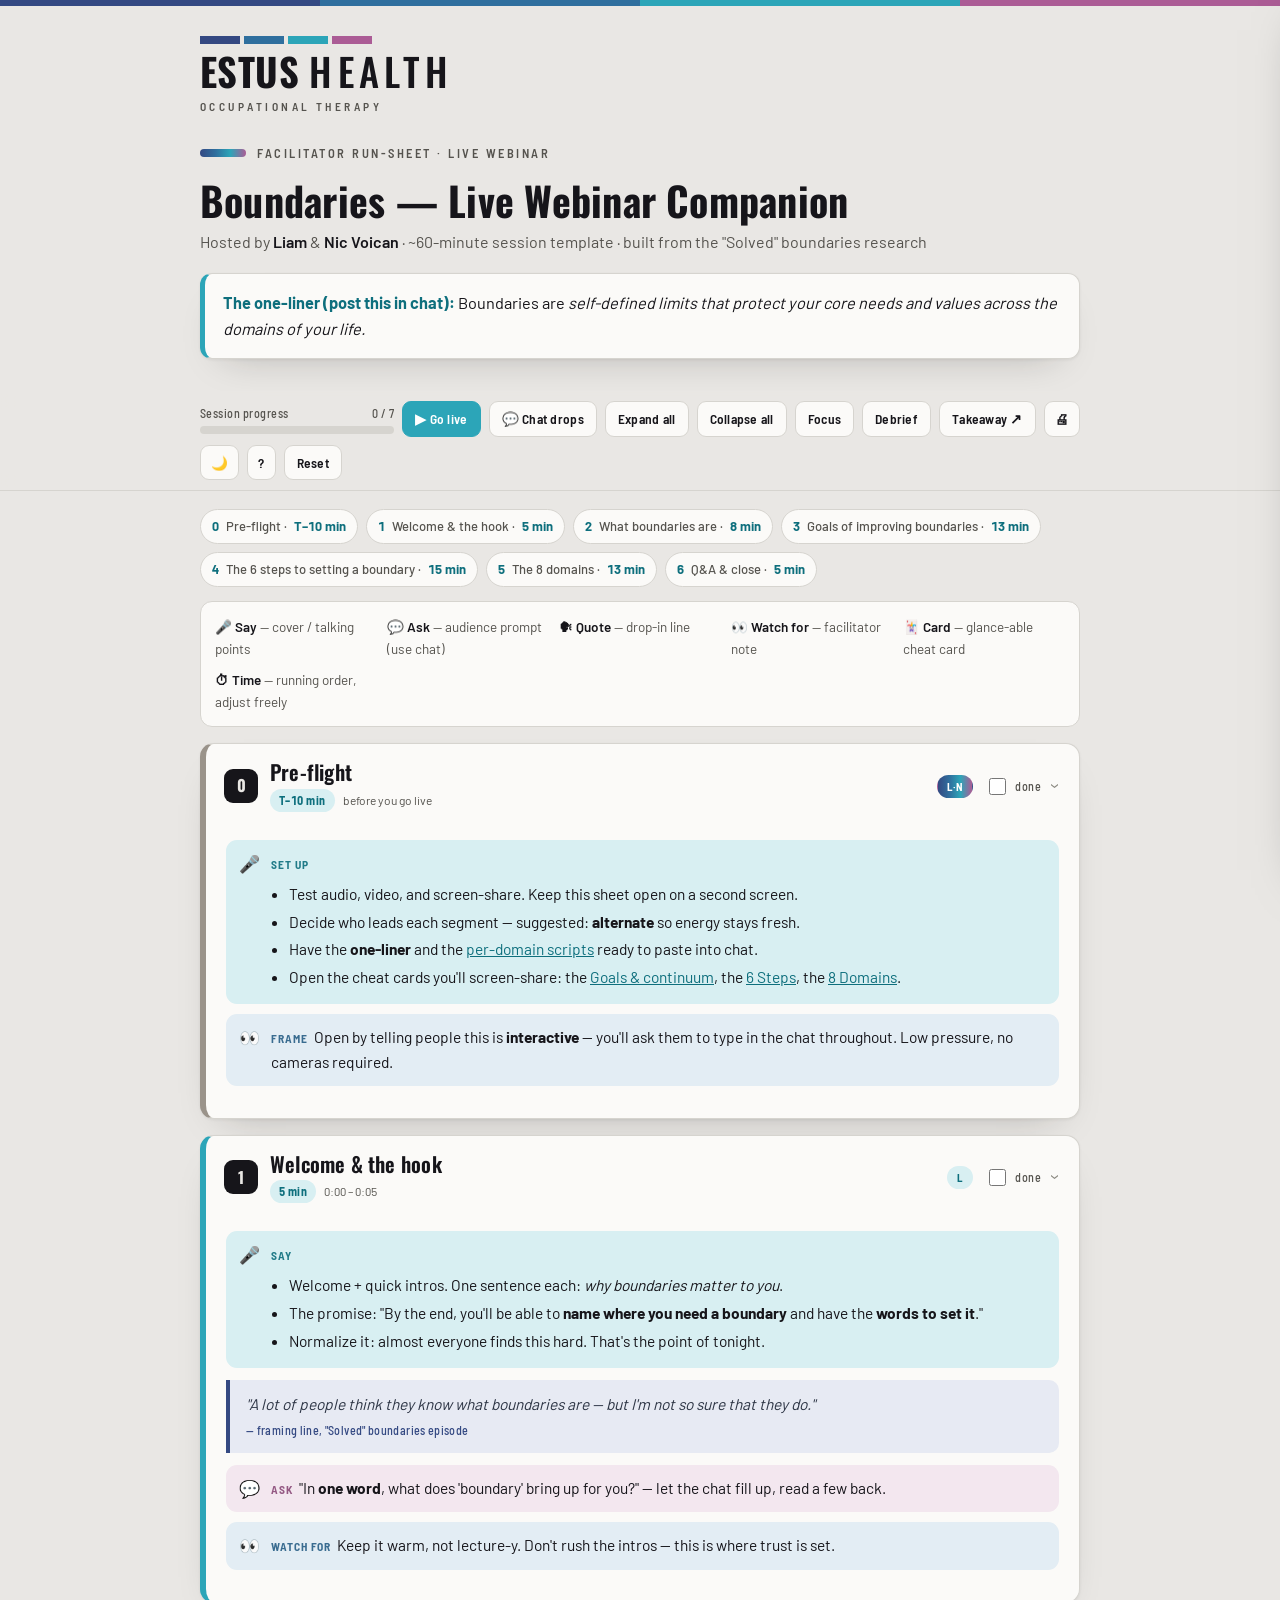
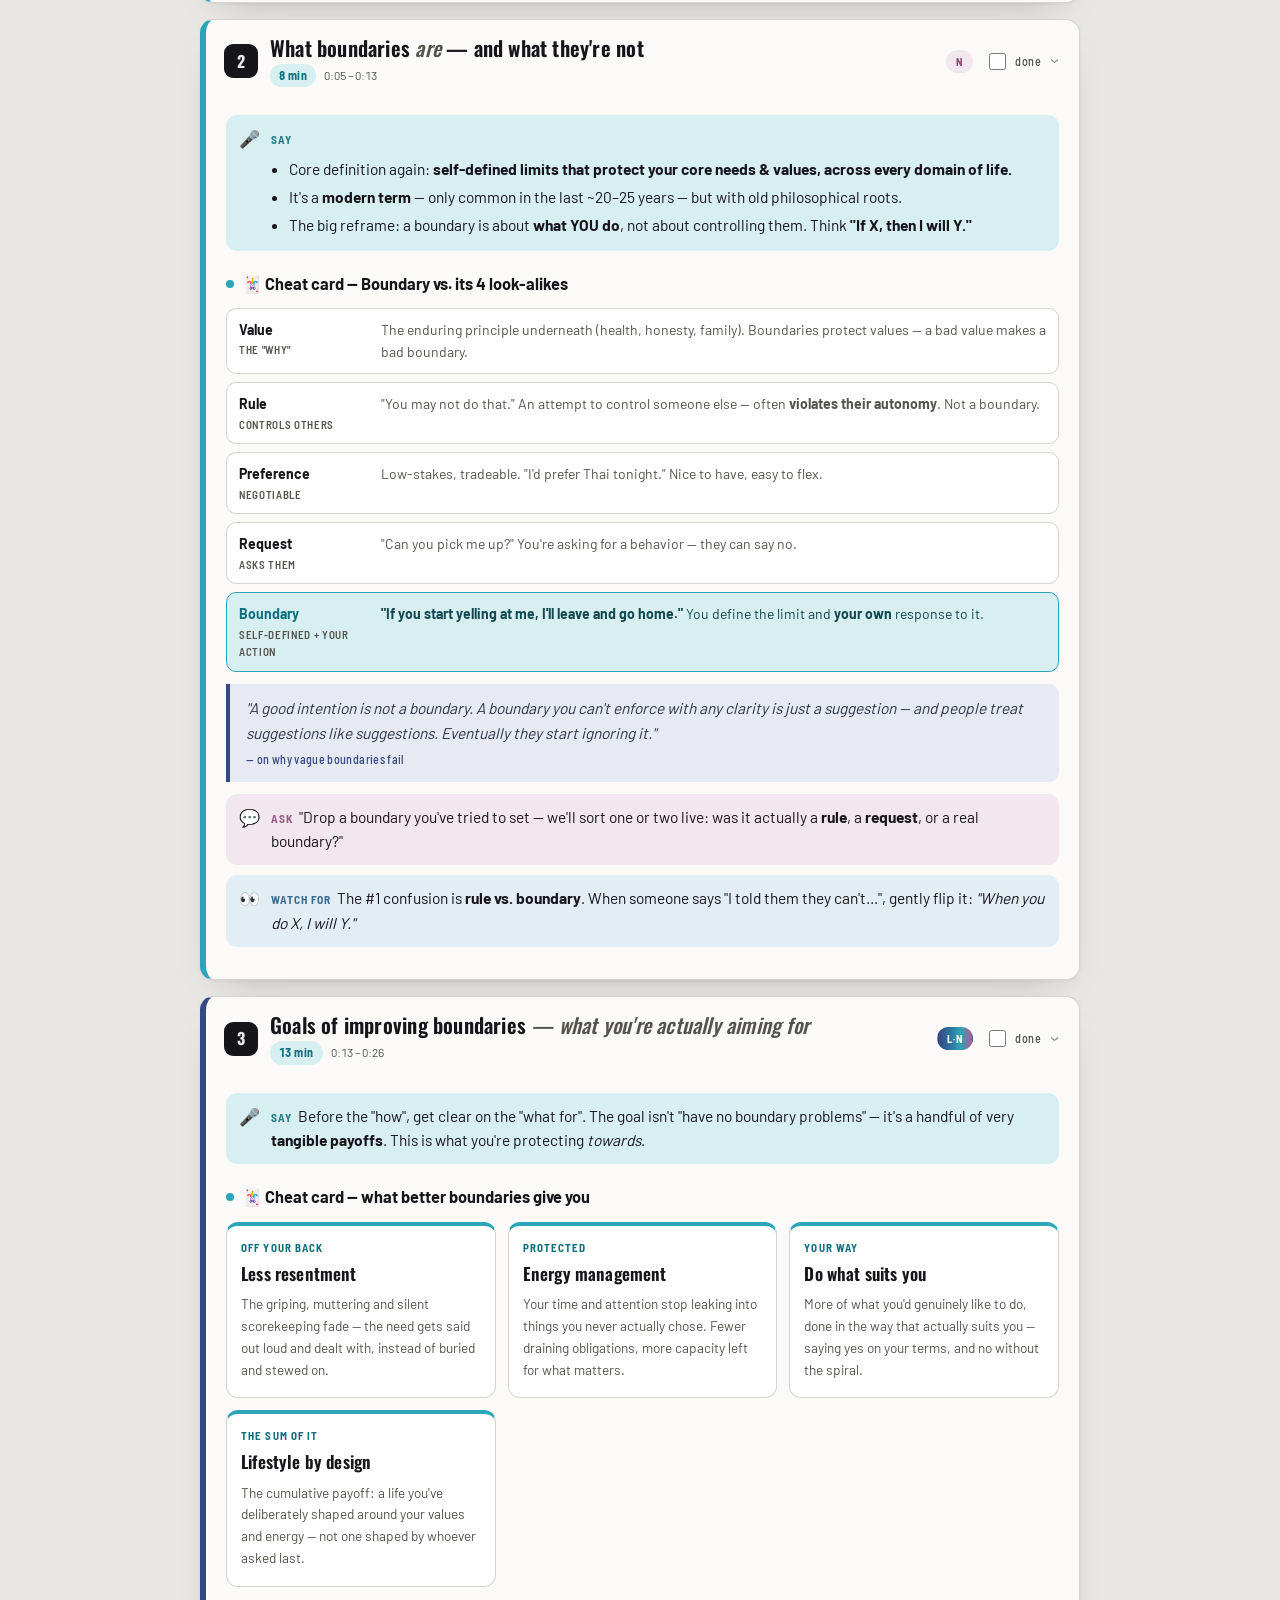
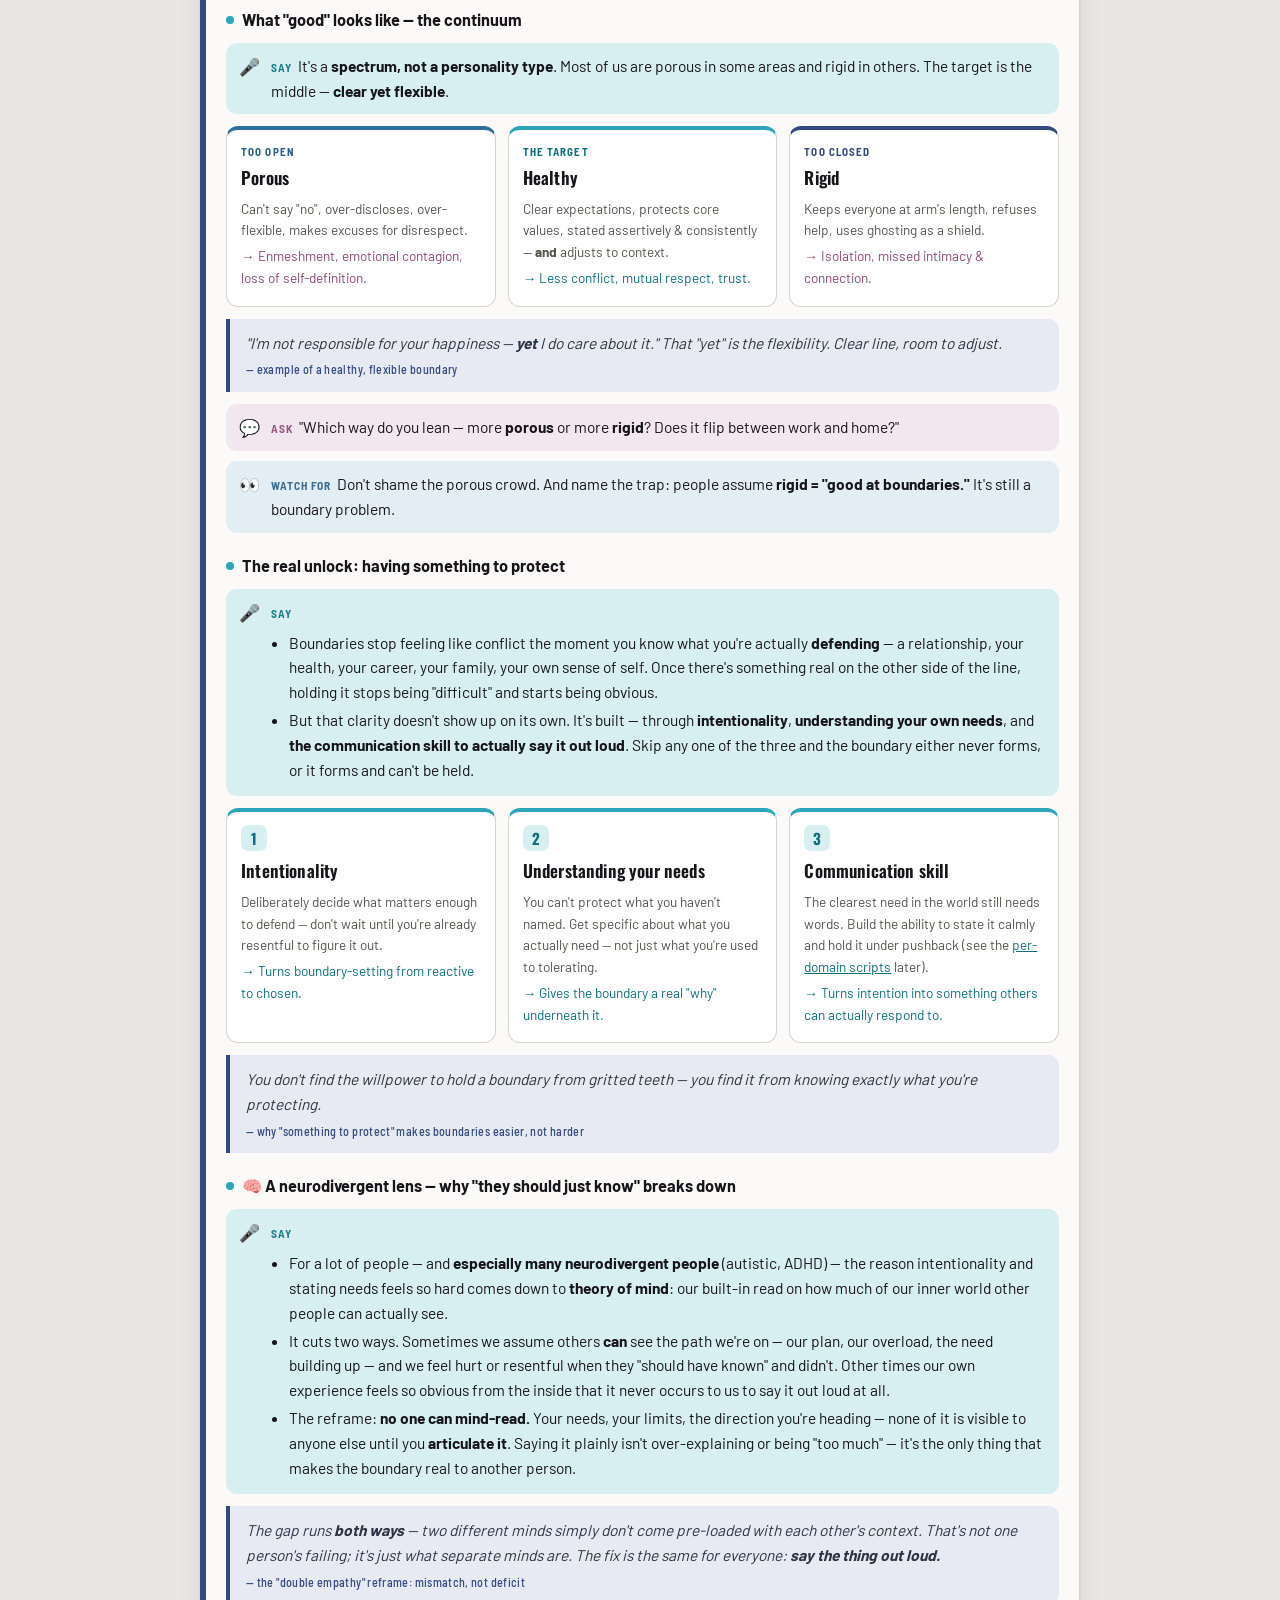
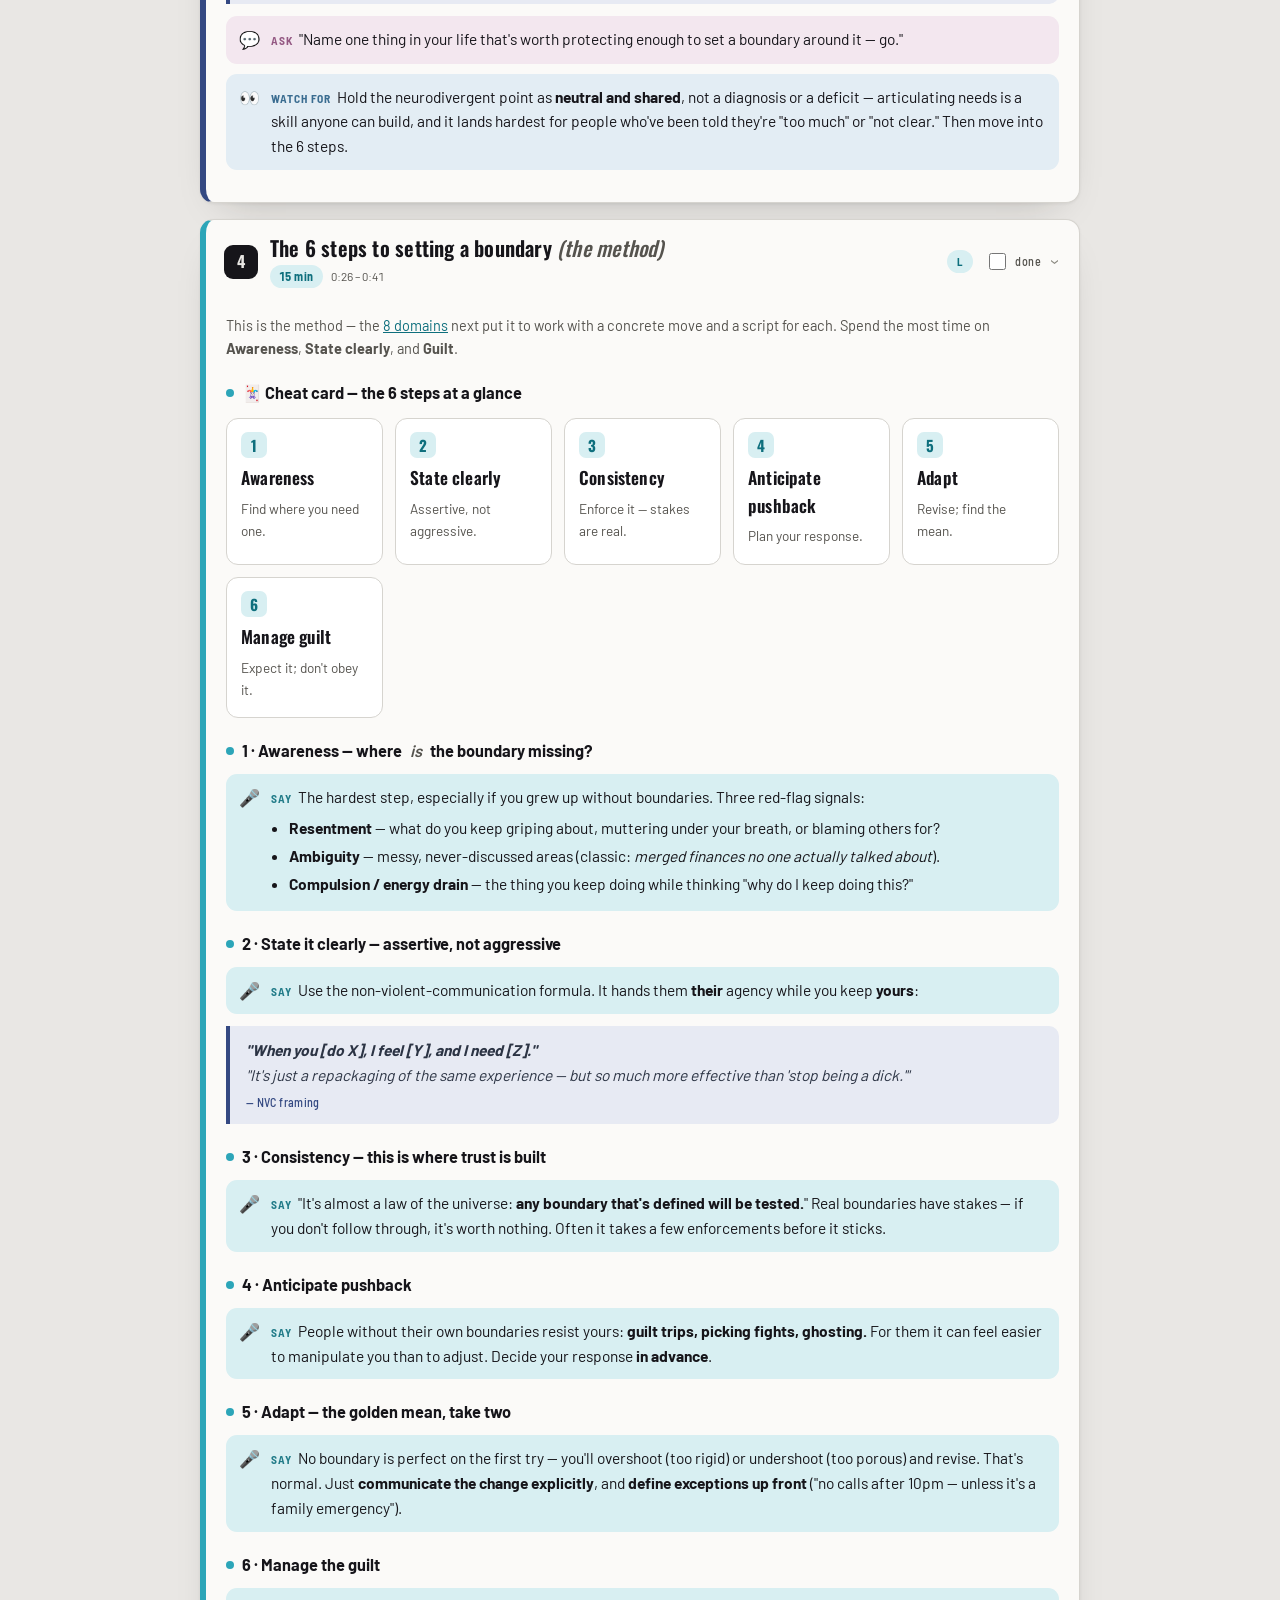
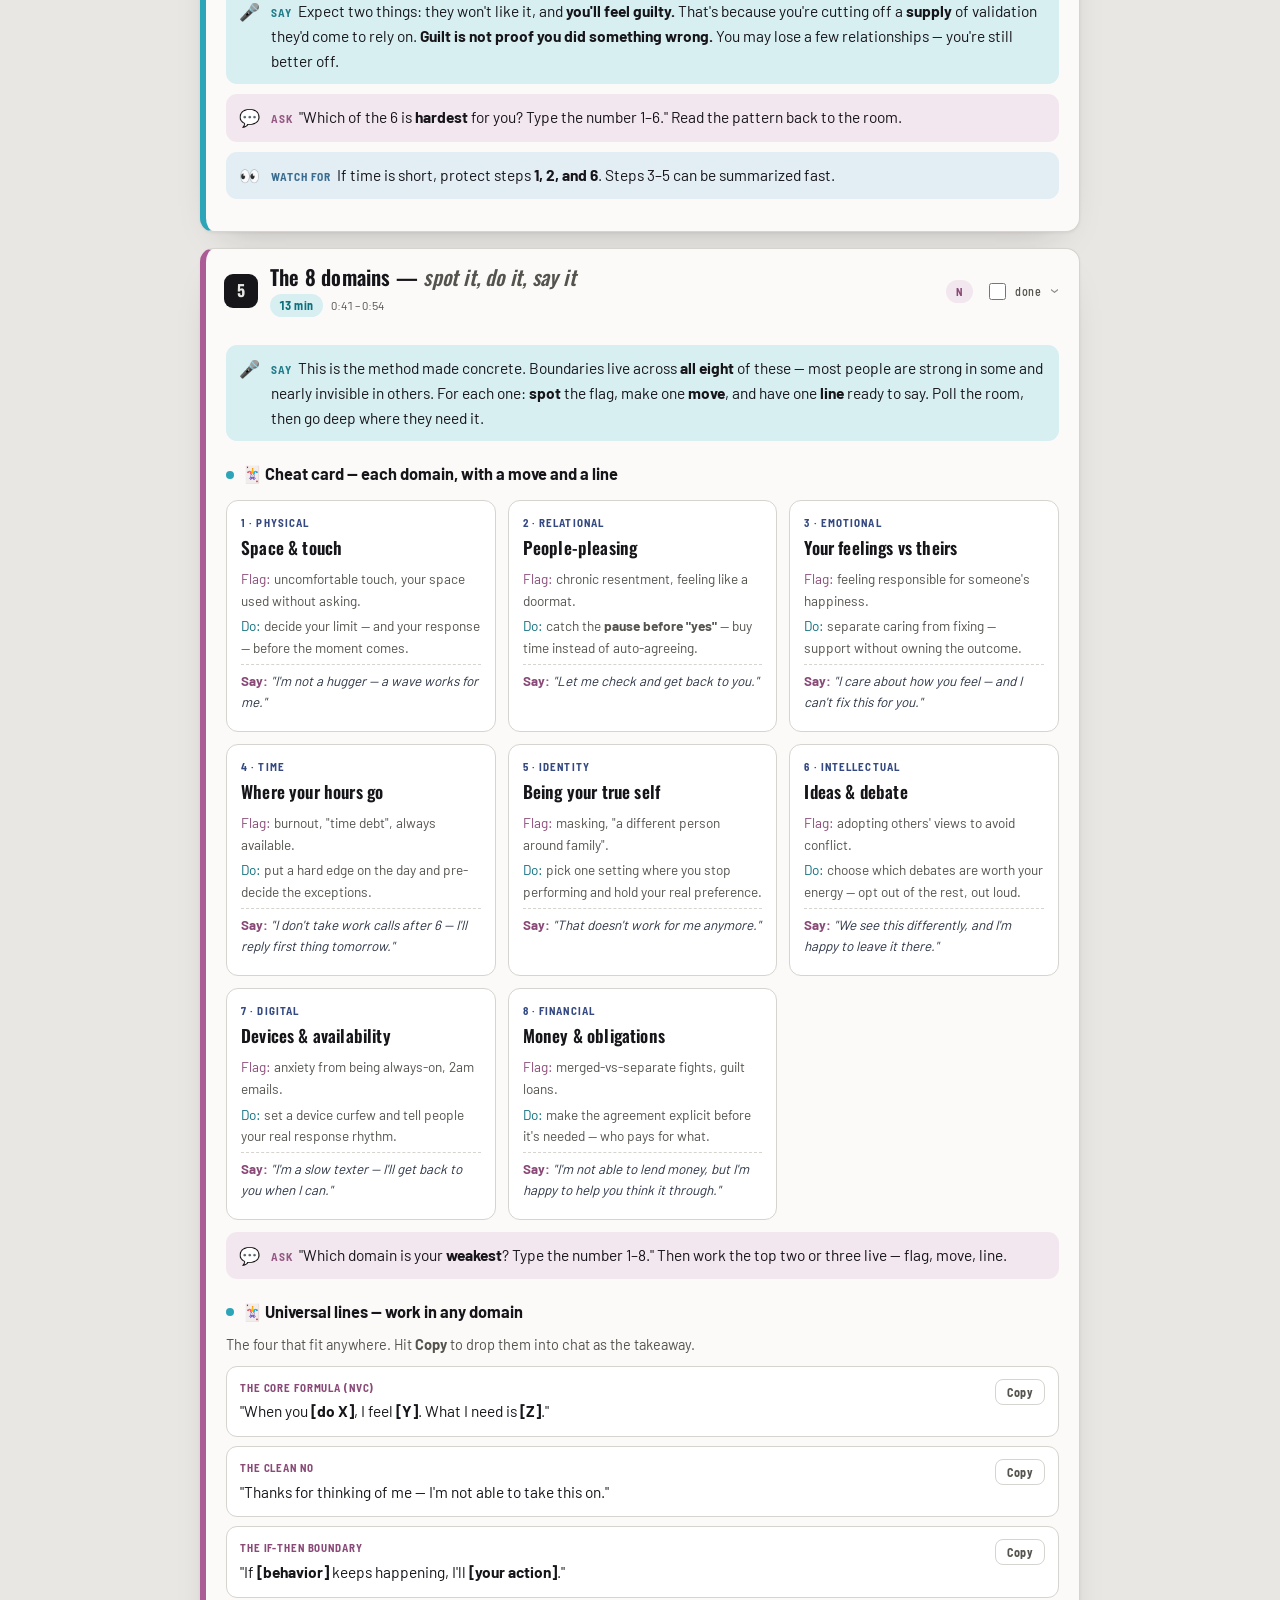
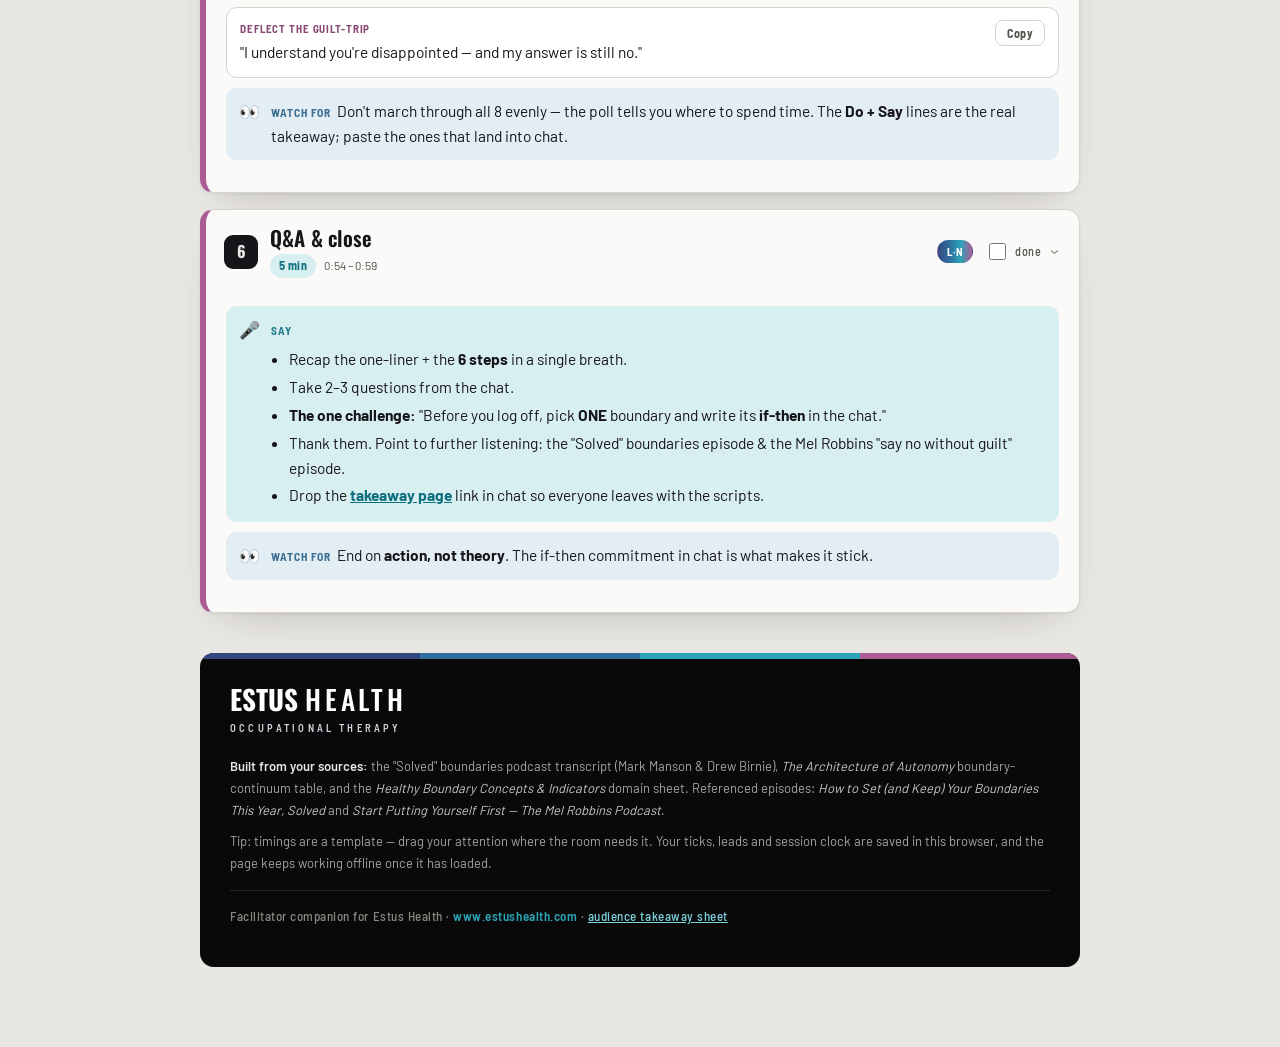
==== commit 5989ab6c: "Add files via upload" ====
--- a/index.html
+++ b/index.html
@@ -254,6 +254,9 @@
   .card p{margin:4px 0; font-size:13.6px; color:var(--ink-soft);}
   .card .flag{color:var(--plum);}
   .card .good{color:var(--accent-ink);}
+  .card .sayl{color:var(--plum); font-weight:700;}
+  .card .dsay{margin-top:5px; padding-top:6px; border-top:1px dashed var(--line); font-size:13.4px; color:var(--ink);}
+  .card .dsay i{color:var(--quote-ink);}
   .card.porous{border-top:4px solid var(--band-2);} .card.porous .cap{color:var(--amber);}
   .card.rigid{border-top:4px solid var(--band-1);} .card.rigid .cap{color:var(--slate);}
   .card.healthy{border-top:4px solid var(--band-3);} .card.healthy .cap{color:var(--accent-ink);}
@@ -391,7 +394,7 @@
   </div>
   <div class="eyebrow"><span class="eyebrow-bar" aria-hidden="true"></span><span class="eyebrow-txt">Facilitator Run-Sheet · Live Webinar</span></div>
   <h1>Boundaries — Live Webinar Companion</h1>
-  <p class="byline">Hosted by <b>Liam</b> &amp; <b>Nic Voican</b> · ~45-minute session template · built from the "Solved" boundaries research</p>
+  <p class="byline">Hosted by <b>Liam</b> &amp; <b>Nic Voican</b> · ~60-minute session template · built from the "Solved" boundaries research</p>
   <div class="oneliner">
     <strong>The one-liner (post this in chat):</strong> Boundaries are <em>self-defined limits that protect your core needs and values across the domains of your life.</em>
   </div>
@@ -400,7 +403,7 @@
 <div class="toolbar">
   <div class="toolbar-inner">
     <div class="progress-wrap">
-      <div class="progress-label"><span>Session progress</span><span id="progTxt">0 / 9</span></div>
+      <div class="progress-label"><span>Session progress</span><span id="progTxt">0 / 10</span></div>
       <div class="bar"><i id="progBar"></i></div>
     </div>
     <button class="btn primary" id="goLive" title="Start the session clock (g)">▶ Go live</button>
@@ -464,8 +467,8 @@
         <ul>
           <li>Test audio, video, and screen-share. Keep this sheet open on a second screen.</li>
           <li>Decide who leads each segment — suggested: <b>alternate</b> so energy stays fresh.</li>
-          <li>Have the <b>one-liner</b> and the <a href="#s7">Saying-No scripts</a> ready to paste into chat.</li>
-          <li>Open the cheat cards you'll screen-share: the <a href="#s3">Continuum</a>, the <a href="#s5">6 Steps</a>, the <a href="#s6">8 Domains</a>.</li>
+          <li>Have the <b>one-liner</b> and the <a href="#s6">per-domain scripts</a> ready to paste into chat.</li>
+          <li>Open the cheat cards you'll screen-share: the <a href="#s3">Goals &amp; continuum</a>, the <a href="#s5">6 Steps</a>, the <a href="#s6">8 Domains</a>.</li>
         </ul></div></div>
       <div class="cue watch"><span class="ic">👀</span><div><span class="lab">Frame</span> Open by telling people this is <b>interactive</b> — you'll ask them to type in the chat throughout. Low pressure, no cameras required.</div></div>
     </div></div>
@@ -532,22 +535,43 @@
     </div></div>
   </section>
 
-  <!-- ============ 3 ============ -->
-  <section class="seg" data-tone="c" id="s3">
+  <!-- ============ 3 · Goals (merged continuum + why) ============ -->
+  <section class="seg" data-tone="c" id="s3" data-flex="Protect the goals card and 'something to protect' — summarize the continuum and neurodivergent lens fast if short on time.">
     <div class="seg-head" role="button" tabindex="0" aria-expanded="true">
       <div class="seg-num">3</div>
       <div class="seg-title">
-        <h2>The boundary continuum: porous → healthy → rigid</h2>
-        <div class="seg-meta"><span class="time">6 min</span><span class="clock">0:13 – 0:19</span><span class="seg-countdown" hidden></span></div>
-      </div>
-      <button class="lead" type="button" data-seg="s3" title="Segment lead — click to swap">L</button>
+        <h2>Goals of improving boundaries <em>— what you're actually aiming for</em></h2>
+        <div class="seg-meta"><span class="time">13 min</span><span class="clock">0:13 – 0:26</span><span class="seg-countdown" hidden></span></div>
+      </div>
+      <button class="lead" type="button" data-seg="s3" title="Segment lead — click to swap">L·N</button>
       <label class="done-toggle" onclick="event.stopPropagation()"><input type="checkbox" class="doneCk" aria-label="Mark segment 3 done"> done</label>
       <div class="chev" aria-hidden="true">›</div>
     </div>
     <div class="seg-body"><div class="seg-body-inner">
-      <div class="cue say"><span class="ic">🎤</span><div><span class="lab">Say</span> It's a <b>spectrum, not a personality type</b>. Most of us are porous in some areas and rigid in others. The goal is the middle — <b>clear yet flexible</b>.</div></div>
-
-      <h3 class="mini">🃏 Cheat card — the three settings</h3>
+      <div class="cue say"><span class="ic">🎤</span><div><span class="lab">Say</span> Before the "how", get clear on the "what for". The goal isn't "have no boundary problems" — it's a handful of very <b>tangible payoffs</b>. This is what you're protecting <i>towards</i>.</div></div>
+
+      <h3 class="mini">🃏 Cheat card — what better boundaries give you</h3>
+      <div class="cards three">
+        <div class="card healthy">
+          <div class="cap">Off your back</div><h4>Less resentment</h4>
+          <p>The griping, muttering and silent scorekeeping fade — the need gets said out loud and dealt with, instead of buried and stewed on.</p>
+        </div>
+        <div class="card healthy">
+          <div class="cap">Protected</div><h4>Energy management</h4>
+          <p>Your time and attention stop leaking into things you never actually chose. Fewer draining obligations, more capacity left for what matters.</p>
+        </div>
+        <div class="card healthy">
+          <div class="cap">Your way</div><h4>Do what suits you</h4>
+          <p>More of what you'd genuinely like to do, done in the way that actually suits you — saying yes on your terms, and no without the spiral.</p>
+        </div>
+        <div class="card healthy">
+          <div class="cap">The sum of it</div><h4>Lifestyle by design</h4>
+          <p>The cumulative payoff: a life you've deliberately shaped around your values and energy — not one shaped by whoever asked last.</p>
+        </div>
+      </div>
+
+      <h3 class="mini">What "good" looks like — the continuum</h3>
+      <div class="cue say"><span class="ic">🎤</span><div><span class="lab">Say</span> It's a <b>spectrum, not a personality type</b>. Most of us are porous in some areas and rigid in others. The target is the middle — <b>clear yet flexible</b>.</div></div>
       <div class="cards three">
         <div class="card porous">
           <div class="cap">Too open</div><h4>Porous</h4>
@@ -565,47 +589,63 @@
           <p class="flag">→ Isolation, missed intimacy &amp; connection.</p>
         </div>
       </div>
-
       <blockquote class="q">"I'm not responsible for your happiness — <b>yet</b> I do care about it." That "yet" is the flexibility. Clear line, room to adjust.<span class="src">— example of a healthy, flexible boundary</span></blockquote>
-
       <div class="cue ask"><span class="ic">💬</span><div><span class="lab">Ask</span> "Which way do you lean — more <b>porous</b> or more <b>rigid</b>? Does it flip between work and home?"</div></div>
       <div class="cue watch"><span class="ic">👀</span><div><span class="lab">Watch for</span> Don't shame the porous crowd. And name the trap: people assume <b>rigid = "good at boundaries."</b> It's still a boundary problem.</div></div>
+
+      <h3 class="mini">The real unlock: having something to protect</h3>
+      <div class="cue say"><span class="ic">🎤</span><div><span class="lab">Say</span>
+        <ul>
+          <li>Boundaries stop feeling like conflict the moment you know what you're actually <b>defending</b> — a relationship, your health, your career, your family, your own sense of self. Once there's something real on the other side of the line, holding it stops being "difficult" and starts being obvious.</li>
+          <li>But that clarity doesn't show up on its own. It's built — through <b>intentionality</b>, <b>understanding your own needs</b>, and <b>the communication skill to actually say it out loud</b>. Skip any one of the three and the boundary either never forms, or it forms and can't be held.</li>
+        </ul></div></div>
+      <div class="cards three">
+        <div class="card healthy">
+          <span class="stepn">1</span><h4>Intentionality</h4>
+          <p>Deliberately decide what matters enough to defend — don't wait until you're already resentful to figure it out.</p>
+          <p class="good">→ Turns boundary-setting from reactive to chosen.</p>
+        </div>
+        <div class="card healthy">
+          <span class="stepn">2</span><h4>Understanding your needs</h4>
+          <p>You can't protect what you haven't named. Get specific about what you actually need — not just what you're used to tolerating.</p>
+          <p class="good">→ Gives the boundary a real "why" underneath it.</p>
+        </div>
+        <div class="card healthy">
+          <span class="stepn">3</span><h4>Communication skill</h4>
+          <p>The clearest need in the world still needs words. Build the ability to state it calmly and hold it under pushback (see the <a href="#s6">per-domain scripts</a> later).</p>
+          <p class="good">→ Turns intention into something others can actually respond to.</p>
+        </div>
+      </div>
+      <blockquote class="q">You don't find the willpower to hold a boundary from gritted teeth — you find it from knowing exactly what you're protecting.<span class="src">— why "something to protect" makes boundaries easier, not harder</span></blockquote>
+
+      <h3 class="mini">🧠 A neurodivergent lens — why "they should just know" breaks down</h3>
+      <div class="cue say"><span class="ic">🎤</span><div><span class="lab">Say</span>
+        <ul>
+          <li>For a lot of people — and <b>especially many neurodivergent people</b> (autistic, ADHD) — the reason intentionality and stating needs feels so hard comes down to <b>theory of mind</b>: our built-in read on how much of our inner world other people can actually see.</li>
+          <li>It cuts two ways. Sometimes we assume others <b>can</b> see the path we're on — our plan, our overload, the need building up — and we feel hurt or resentful when they "should have known" and didn't. Other times our own experience feels so obvious from the inside that it never occurs to us to say it out loud at all.</li>
+          <li>The reframe: <b>no one can mind-read.</b> Your needs, your limits, the direction you're heading — none of it is visible to anyone else until you <b>articulate it</b>. Saying it plainly isn't over-explaining or being "too much" — it's the only thing that makes the boundary real to another person.</li>
+        </ul></div></div>
+      <blockquote class="q">The gap runs <b>both ways</b> — two different minds simply don't come pre-loaded with each other's context. That's not one person's failing; it's just what separate minds are. The fix is the same for everyone: <b>say the thing out loud.</b><span class="src">— the "double empathy" reframe: mismatch, not deficit</span></blockquote>
+
+      <div class="cue ask"><span class="ic">💬</span><div><span class="lab">Ask</span> "Name one thing in your life that's worth protecting enough to set a boundary around it — go."</div></div>
+      <div class="cue watch"><span class="ic">👀</span><div><span class="lab">Watch for</span> Hold the neurodivergent point as <b>neutral and shared</b>, not a diagnosis or a deficit — articulating needs is a skill anyone can build, and it lands hardest for people who've been told they're "too much" or "not clear." Then move into the 6 steps.</div></div>
     </div></div>
   </section>
 
-  <!-- ============ 4 ============ -->
-  <section class="seg" data-tone="b" id="s4">
+  <!-- ============ 5 ============ -->
+  <section class="seg" data-tone="a" id="s5" data-flex="Protect steps 1, 2 and 6 — summarize 3–5 fast.">
     <div class="seg-head" role="button" tabindex="0" aria-expanded="true">
       <div class="seg-num">4</div>
       <div class="seg-title">
-        <h2>Why boundaries matter (the "it's not selfish" beat)</h2>
-        <div class="seg-meta"><span class="time">2 min</span><span class="clock">0:19 – 0:21</span><span class="seg-countdown" hidden></span></div>
-      </div>
-      <button class="lead" type="button" data-seg="s4" title="Segment lead — click to swap">N</button>
+        <h2>The 6 steps to setting a boundary <em>(the method)</em></h2>
+        <div class="seg-meta"><span class="time">15 min</span><span class="clock">0:26 – 0:41</span><span class="seg-countdown" hidden></span></div>
+      </div>
+      <button class="lead" type="button" data-seg="s5" title="Segment lead — click to swap">L</button>
       <label class="done-toggle" onclick="event.stopPropagation()"><input type="checkbox" class="doneCk" aria-label="Mark segment 4 done"> done</label>
       <div class="chev" aria-hidden="true">›</div>
     </div>
     <div class="seg-body"><div class="seg-body-inner">
-      <div class="cue say"><span class="ic">🎤</span><div><span class="lab">Say — one beat, ~90 sec</span> Boundaries aren't selfish — they're <b>self-mastery</b>, and the payoff is real: less conflict, more respect and trust, protected energy. Deliver the quote below, then move straight to the 6 steps.</div></div>
-
-      <blockquote class="q">"Boundaries are the ultimate act of love — not just for your own health and safety, but for the other person's. They'll never learn to stand on their own two feet as long as they're dependent on you."<span class="src">— the reframe for anyone who feels guilty</span></blockquote>
-    </div></div>
-  </section>
-
-  <!-- ============ 5 ============ -->
-  <section class="seg" data-tone="a" id="s5" data-flex="Protect steps 1, 2 and 6 — summarize 3–5 fast.">
-    <div class="seg-head" role="button" tabindex="0" aria-expanded="true">
-      <div class="seg-num">5</div>
-      <div class="seg-title">
-        <h2>The 6 steps to setting a boundary <em>(the core)</em></h2>
-        <div class="seg-meta"><span class="time">12 min</span><span class="clock">0:21 – 0:33</span><span class="seg-countdown" hidden></span></div>
-      </div>
-      <button class="lead" type="button" data-seg="s5" title="Segment lead — click to swap">L</button>
-      <label class="done-toggle" onclick="event.stopPropagation()"><input type="checkbox" class="doneCk" aria-label="Mark segment 5 done"> done</label>
-      <div class="chev" aria-hidden="true">›</div>
-    </div>
-    <div class="seg-body"><div class="seg-body-inner">
-      <p class="note">The heart of the session — screen-share the card, expand only steps <b>1</b>, <b>2</b> and <b>6</b>, read the rest off the card.</p>
+      <p class="note">This is the method — the <a href="#s6">8 domains</a> next put it to work with a concrete move and a script for each. Spend the most time on <b>Awareness</b>, <b>State clearly</b>, and <b>Guilt</b>.</p>
 
       <h3 class="mini">🃏 Cheat card — the 6 steps at a glance</h3>
       <div class="cards six">
@@ -617,87 +657,109 @@
         <div class="card"><span class="stepn">6</span><h4>Manage guilt</h4><p>Expect it; don't obey it.</p></div>
       </div>
 
-      <div class="cue say"><span class="ic">🎤</span><div><span class="lab">Say — expand the three that matter</span>
+      <h3 class="mini">1 · Awareness — where <em>is</em> the boundary missing?</h3>
+      <div class="cue say"><span class="ic">🎤</span><div><span class="lab">Say</span> The hardest step, especially if you grew up without boundaries. Three red-flag signals:
         <ul>
-          <li><b>1 · Awareness</b> — the hardest step. Red flags: <b>resentment</b>, <b>ambiguity</b> (never-discussed areas), and the <b>energy drain</b> you keep repeating.</li>
-          <li><b>2 · State it clearly</b> — the NVC formula hands them their agency while you keep yours.</li>
-          <li><b>6 · Manage the guilt</b> — expect it. <b>Guilt is not proof you did something wrong.</b></li>
+          <li><b>Resentment</b> — what do you keep griping about, muttering under your breath, or blaming others for?</li>
+          <li><b>Ambiguity</b> — messy, never-discussed areas (classic: <i>merged finances no one actually talked about</i>).</li>
+          <li><b>Compulsion / energy drain</b> — the thing you keep doing while thinking "why do I keep doing this?"</li>
         </ul></div></div>
 
+      <h3 class="mini">2 · State it clearly — assertive, not aggressive</h3>
+      <div class="cue say"><span class="ic">🎤</span><div><span class="lab">Say</span> Use the non-violent-communication formula. It hands them <b>their</b> agency while you keep <b>yours</b>:</div></div>
       <blockquote class="q"><b>"When you [do X], I feel [Y], and I need [Z]."</b><br>"It's just a repackaging of the same experience — but so much more effective than 'stop being a dick.'"<span class="src">— NVC framing</span></blockquote>
 
+      <h3 class="mini">3 · Consistency — this is where trust is built</h3>
+      <div class="cue say"><span class="ic">🎤</span><div><span class="lab">Say</span> "It's almost a law of the universe: <b>any boundary that's defined will be tested.</b>" Real boundaries have stakes — if you don't follow through, it's worth nothing. Often it takes a few enforcements before it sticks.</div></div>
+
+      <h3 class="mini">4 · Anticipate pushback</h3>
+      <div class="cue say"><span class="ic">🎤</span><div><span class="lab">Say</span> People without their own boundaries resist yours: <b>guilt trips, picking fights, ghosting.</b> For them it can feel easier to manipulate you than to adjust. Decide your response <b>in advance</b>.</div></div>
+
+      <h3 class="mini">5 · Adapt — the golden mean, take two</h3>
+      <div class="cue say"><span class="ic">🎤</span><div><span class="lab">Say</span> No boundary is perfect on the first try — you'll overshoot (too rigid) or undershoot (too porous) and revise. That's normal. Just <b>communicate the change explicitly</b>, and <b>define exceptions up front</b> ("no calls after 10pm — unless it's a family emergency").</div></div>
+
+      <h3 class="mini">6 · Manage the guilt</h3>
+      <div class="cue say"><span class="ic">🎤</span><div><span class="lab">Say</span> Expect two things: they won't like it, and <b>you'll feel guilty.</b> That's because you're cutting off a <b>supply</b> of validation they'd come to rely on. <b>Guilt is not proof you did something wrong.</b> You may lose a few relationships — you're still better off.</div></div>
+
       <div class="cue ask"><span class="ic">💬</span><div><span class="lab">Ask</span> "Which of the 6 is <b>hardest</b> for you? Type the number 1–6." Read the pattern back to the room.</div></div>
+      <div class="cue watch"><span class="ic">👀</span><div><span class="lab">Watch for</span> If time is short, protect steps <b>1, 2, and 6</b>. Steps 3–5 can be summarized fast.</div></div>
     </div></div>
   </section>
 
-  <!-- ============ 6 ============ -->
-  <section class="seg" data-tone="d" id="s6" data-flex="Quick map only — read the domains, take the chat poll, move on.">
+  <!-- ============ 5 · Domains + actions (merged domains + scripts) ============ -->
+  <section class="seg" data-tone="d" id="s6" data-flex="Poll for the weakest domains, then go deep on the 2–3 the room picks — don't teach all 8 evenly.">
+    <div class="seg-head" role="button" tabindex="0" aria-expanded="true">
+      <div class="seg-num">5</div>
+      <div class="seg-title">
+        <h2>The 8 domains — <em>spot it, do it, say it</em></h2>
+        <div class="seg-meta"><span class="time">13 min</span><span class="clock">0:41 – 0:54</span><span class="seg-countdown" hidden></span></div>
+      </div>
+      <button class="lead" type="button" data-seg="s6" title="Segment lead — click to swap">N</button>
+      <label class="done-toggle" onclick="event.stopPropagation()"><input type="checkbox" class="doneCk" aria-label="Mark segment 5 done"> done</label>
+      <div class="chev" aria-hidden="true">›</div>
+    </div>
+    <div class="seg-body"><div class="seg-body-inner">
+      <div class="cue say"><span class="ic">🎤</span><div><span class="lab">Say</span> This is the method made concrete. Boundaries live across <b>all eight</b> of these — most people are strong in some and nearly invisible in others. For each one: <b>spot</b> the flag, make one <b>move</b>, and have one <b>line</b> ready to say. Poll the room, then go deep where they need it.</div></div>
+
+      <h3 class="mini">🃏 Cheat card — each domain, with a move and a line</h3>
+      <div class="cards eight">
+        <div class="card"><div class="cap" style="color:var(--slate)">1 · Physical</div><h4>Space &amp; touch</h4>
+          <p><span class="flag">Flag:</span> uncomfortable touch, your space used without asking.</p>
+          <p><span class="good">Do:</span> decide your limit — and your response — before the moment comes.</p>
+          <p class="dsay"><span class="sayl">Say:</span> <i>"I'm not a hugger — a wave works for me."</i></p></div>
+        <div class="card"><div class="cap" style="color:var(--slate)">2 · Relational</div><h4>People-pleasing</h4>
+          <p><span class="flag">Flag:</span> chronic resentment, feeling like a doormat.</p>
+          <p><span class="good">Do:</span> catch the <b>pause before "yes"</b> — buy time instead of auto-agreeing.</p>
+          <p class="dsay"><span class="sayl">Say:</span> <i>"Let me check and get back to you."</i></p></div>
+        <div class="card"><div class="cap" style="color:var(--slate)">3 · Emotional</div><h4>Your feelings vs theirs</h4>
+          <p><span class="flag">Flag:</span> feeling responsible for someone's happiness.</p>
+          <p><span class="good">Do:</span> separate caring from fixing — support without owning the outcome.</p>
+          <p class="dsay"><span class="sayl">Say:</span> <i>"I care about how you feel — and I can't fix this for you."</i></p></div>
+        <div class="card"><div class="cap" style="color:var(--slate)">4 · Time</div><h4>Where your hours go</h4>
+          <p><span class="flag">Flag:</span> burnout, "time debt", always available.</p>
+          <p><span class="good">Do:</span> put a hard edge on the day and pre-decide the exceptions.</p>
+          <p class="dsay"><span class="sayl">Say:</span> <i>"I don't take work calls after 6 — I'll reply first thing tomorrow."</i></p></div>
+        <div class="card"><div class="cap" style="color:var(--slate)">5 · Identity</div><h4>Being your true self</h4>
+          <p><span class="flag">Flag:</span> masking, "a different person around family".</p>
+          <p><span class="good">Do:</span> pick one setting where you stop performing and hold your real preference.</p>
+          <p class="dsay"><span class="sayl">Say:</span> <i>"That doesn't work for me anymore."</i></p></div>
+        <div class="card"><div class="cap" style="color:var(--slate)">6 · Intellectual</div><h4>Ideas &amp; debate</h4>
+          <p><span class="flag">Flag:</span> adopting others' views to avoid conflict.</p>
+          <p><span class="good">Do:</span> choose which debates are worth your energy — opt out of the rest, out loud.</p>
+          <p class="dsay"><span class="sayl">Say:</span> <i>"We see this differently, and I'm happy to leave it there."</i></p></div>
+        <div class="card"><div class="cap" style="color:var(--slate)">7 · Digital</div><h4>Devices &amp; availability</h4>
+          <p><span class="flag">Flag:</span> anxiety from being always-on, 2am emails.</p>
+          <p><span class="good">Do:</span> set a device curfew and tell people your real response rhythm.</p>
+          <p class="dsay"><span class="sayl">Say:</span> <i>"I'm a slow texter — I'll get back to you when I can."</i></p></div>
+        <div class="card"><div class="cap" style="color:var(--slate)">8 · Financial</div><h4>Money &amp; obligations</h4>
+          <p><span class="flag">Flag:</span> merged-vs-separate fights, guilt loans.</p>
+          <p><span class="good">Do:</span> make the agreement explicit before it's needed — who pays for what.</p>
+          <p class="dsay"><span class="sayl">Say:</span> <i>"I'm not able to lend money, but I'm happy to help you think it through."</i></p></div>
+      </div>
+
+      <div class="cue ask"><span class="ic">💬</span><div><span class="lab">Ask</span> "Which domain is your <b>weakest</b>? Type the number 1–8." Then work the top two or three live — flag, move, line.</div></div>
+
+      <h3 class="mini">🃏 Universal lines — work in any domain</h3>
+      <p class="note">The four that fit anywhere. Hit <b>Copy</b> to drop them into chat as the takeaway.</p>
+      <div class="script"><div class="stxt"><div class="cap">The core formula (NVC)</div><div class="line">"When you <b>[do X]</b>, I feel <b>[Y]</b>. What I need is <b>[Z]</b>."</div></div><button class="copy" onclick="copyLine(this)">Copy</button></div>
+      <div class="script"><div class="stxt"><div class="cap">The clean no</div><div class="line">"Thanks for thinking of me — I'm not able to take this on."</div></div><button class="copy" onclick="copyLine(this)">Copy</button></div>
+      <div class="script"><div class="stxt"><div class="cap">The if-then boundary</div><div class="line">"If <b>[behavior]</b> keeps happening, I'll <b>[your action]</b>."</div></div><button class="copy" onclick="copyLine(this)">Copy</button></div>
+      <div class="script"><div class="stxt"><div class="cap">Deflect the guilt-trip</div><div class="line">"I understand you're disappointed — and my answer is still no."</div></div><button class="copy" onclick="copyLine(this)">Copy</button></div>
+
+      <div class="cue watch"><span class="ic">👀</span><div><span class="lab">Watch for</span> Don't march through all 8 evenly — the poll tells you where to spend time. The <b>Do + Say</b> lines are the real takeaway; paste the ones that land into chat.</div></div>
+    </div></div>
+  </section>
+
+  <!-- ============ 6 · close ============ -->
+  <section class="seg" data-tone="d" id="s9">
     <div class="seg-head" role="button" tabindex="0" aria-expanded="true">
       <div class="seg-num">6</div>
       <div class="seg-title">
-        <h2>The 8 domains — a fast self-audit</h2>
-        <div class="seg-meta"><span class="time">5 min</span><span class="clock">0:33 – 0:38</span><span class="seg-countdown" hidden></span></div>
-      </div>
-      <button class="lead" type="button" data-seg="s6" title="Segment lead — click to swap">N</button>
+        <h2>Q&amp;A &amp; close</h2>
+        <div class="seg-meta"><span class="time">5 min</span><span class="clock">0:54 – 0:59</span><span class="seg-countdown" hidden></span></div>
+      </div>
+      <button class="lead" type="button" data-seg="s9" title="Segment lead — click to swap">L·N</button>
       <label class="done-toggle" onclick="event.stopPropagation()"><input type="checkbox" class="doneCk" aria-label="Mark segment 6 done"> done</label>
-      <div class="chev" aria-hidden="true">›</div>
-    </div>
-    <div class="seg-body"><div class="seg-body-inner">
-      <div class="cue say"><span class="ic">🎤</span><div><span class="lab">Say</span> Boundaries live across <b>all</b> of these. Most people are strong in some and nearly invisible in others. Run it as a quick map, not a deep dive.</div></div>
-
-      <h3 class="mini">🃏 Cheat card — the 8 domains</h3>
-      <div class="cards eight">
-        <div class="card"><div class="cap" style="color:var(--slate)">1 · Physical</div><h4>Space &amp; touch</h4><p><span class="flag">Flag:</span> uncomfortable touch, your space used without asking.</p><p><span class="good">Healthy:</span> "Please don't make her hug anyone."</p></div>
-        <div class="card"><div class="cap" style="color:var(--slate)">2 · Relational</div><h4>People-pleasing</h4><p><span class="flag">Flag:</span> chronic resentment, feeling like a doormat.</p><p><span class="good">Healthy:</span> notice the <b>pause before you say yes</b>.</p></div>
-        <div class="card"><div class="cap" style="color:var(--slate)">3 · Emotional</div><h4>Your feelings vs theirs</h4><p><span class="flag">Flag:</span> feeling responsible for someone's happiness.</p><p><span class="good">Healthy:</span> "I care, but I'm not responsible for how you feel."</p></div>
-        <div class="card"><div class="cap" style="color:var(--slate)">4 · Time</div><h4>Where your hours go</h4><p><span class="flag">Flag:</span> burnout, "time debt", always available.</p><p><span class="good">Healthy:</span> "No work email after I leave the office."</p></div>
-        <div class="card"><div class="cap" style="color:var(--slate)">5 · Identity</div><h4>Being your true self</h4><p><span class="flag">Flag:</span> masking, "a different person around family".</p><p><span class="good">Healthy:</span> "That won't work for me anymore."</p></div>
-        <div class="card"><div class="cap" style="color:var(--slate)">6 · Intellectual</div><h4>Ideas &amp; debate</h4><p><span class="flag">Flag:</span> adopting others' views to avoid conflict.</p><p><span class="good">Healthy:</span> choose which debates are worth your energy.</p></div>
-        <div class="card"><div class="cap" style="color:var(--slate)">7 · Digital</div><h4>Devices &amp; availability</h4><p><span class="flag">Flag:</span> anxiety from being always-on, 2am emails.</p><p><span class="good">Healthy:</span> Do-Not-Disturb at 7pm; "I'm a slow texter."</p></div>
-        <div class="card"><div class="cap" style="color:var(--slate)">8 · Financial</div><h4>Money &amp; obligations</h4><p><span class="flag">Flag:</span> merged-vs-separate fights, guilt loans.</p><p><span class="good">Healthy:</span> explicit "who pays for what" conversation.</p></div>
-      </div>
-
-      <div class="cue ask"><span class="ic">💬</span><div><span class="lab">Ask</span> "Which domain is your <b>weakest</b>? Type the number." Great low-stakes participation moment.</div></div>
-    </div></div>
-  </section>
-
-  <!-- ============ 7 ============ -->
-  <section class="seg" data-tone="e" id="s7" data-flex="Paste all the scripts into chat and let them read.">
-    <div class="seg-head" role="button" tabindex="0" aria-expanded="true">
-      <div class="seg-num">7</div>
-      <div class="seg-title">
-        <h2>Scripts: saying no without guilt or drama</h2>
-        <div class="seg-meta"><span class="time">3 min + takeaway</span><span class="clock">0:38 – 0:41</span><span class="seg-countdown" hidden></span></div>
-      </div>
-      <button class="lead" type="button" data-seg="s7" title="Segment lead — click to swap">N</button>
-      <label class="done-toggle" onclick="event.stopPropagation()"><input type="checkbox" class="doneCk" aria-label="Mark segment 7 done"> done</label>
-      <div class="chev" aria-hidden="true">›</div>
-    </div>
-    <div class="seg-body"><div class="seg-body-inner">
-      <div class="cue say"><span class="ic">🎤</span><div><span class="lab">Say</span> "You don't need the perfect words — you need <b>a few you can reuse</b>." Paste these into the chat as the takeaway. Hit <b>Copy</b> to grab any line.</div></div>
-
-      <div class="script"><div class="stxt"><div class="cap">The core formula (NVC)</div><div class="line">"When you <b>[do X]</b>, I feel <b>[Y]</b>. What I need is <b>[Z]</b>."</div></div><button class="copy" onclick="copyLine(this)">Copy</button></div>
-      <div class="script"><div class="stxt"><div class="cap">The clean no</div><div class="line">"Thanks for thinking of me — I'm not able to take this on."</div></div><button class="copy" onclick="copyLine(this)">Copy</button></div>
-      <div class="script"><div class="stxt"><div class="cap">No, without a reason</div><div class="line">"That doesn't work for me."</div></div><button class="copy" onclick="copyLine(this)">Copy</button></div>
-      <div class="script"><div class="stxt"><div class="cap">Buy the pause</div><div class="line">"Let me check and get back to you." <span style="color:var(--ink-soft)">(protects the pause before an automatic yes)</span></div></div><button class="copy" onclick="copyLine(this)">Copy</button></div>
-      <div class="script"><div class="stxt"><div class="cap">The if-then boundary</div><div class="line">"If <b>[behavior]</b> keeps happening, I'll <b>[your action]</b>."</div></div><button class="copy" onclick="copyLine(this)">Copy</button></div>
-      <div class="script"><div class="stxt"><div class="cap">Family / holidays</div><div class="line">"That won't work for me anymore — but here's what I <i>can</i> do…"</div></div><button class="copy" onclick="copyLine(this)">Copy</button></div>
-      <div class="script"><div class="stxt"><div class="cap">Work / time</div><div class="line">"I don't check email after 6 — I'll reply first thing tomorrow."</div></div><button class="copy" onclick="copyLine(this)">Copy</button></div>
-      <div class="script"><div class="stxt"><div class="cap">Money</div><div class="line">"I'm not able to lend money, but I'm happy to help you think it through."</div></div><button class="copy" onclick="copyLine(this)">Copy</button></div>
-      <div class="script"><div class="stxt"><div class="cap">Deflect the guilt-trip</div><div class="line">"I understand you're disappointed — and my answer is still no."</div></div><button class="copy" onclick="copyLine(this)">Copy</button></div>
-    </div></div>
-  </section>
-
-  <!-- ============ 8 ============ -->
-  <section class="seg" data-tone="d" id="s8">
-    <div class="seg-head" role="button" tabindex="0" aria-expanded="true">
-      <div class="seg-num">8</div>
-      <div class="seg-title">
-        <h2>Q&amp;A &amp; close</h2>
-        <div class="seg-meta"><span class="time">5 min</span><span class="clock">0:41 – 0:46</span><span class="seg-countdown" hidden></span></div>
-      </div>
-      <button class="lead" type="button" data-seg="s8" title="Segment lead — click to swap">L·N</button>
-      <label class="done-toggle" onclick="event.stopPropagation()"><input type="checkbox" class="doneCk" aria-label="Mark segment 8 done"> done</label>
       <div class="chev" aria-hidden="true">›</div>
     </div>
     <div class="seg-body"><div class="seg-body-inner">
@@ -800,9 +862,9 @@
   var LEGACY_KEYS=["estus_boundaries_runsheet_v1","boundaries_runsheet_v1"];
   var LEAD_NAMES={L:"Liam",N:"Nic",LN:"Liam + Nic"};
   var LEAD_LABEL={L:"L",N:"N",LN:"L·N"};
-  var DEFAULT_LEADS={prep:"LN",s1:"L",s2:"N",s3:"L",s4:"N",s5:"L",s6:"N",s7:"N",s8:"LN"};
+  var DEFAULT_LEADS={prep:"LN",s1:"L",s2:"N",s3:"LN",s5:"L",s6:"N",s9:"LN"};
   /* [id, planned minutes] — cumulative starts drive the drift chip */
-  var SCHED=[["s1",5],["s2",8],["s3",6],["s4",2],["s5",12],["s6",5],["s7",3],["s8",5]];
+  var SCHED=[["s1",5],["s2",8],["s3",13],["s5",15],["s6",13],["s9",5]];
   var PLAN={},STARTS={},PLAN_TOTAL=0;
   SCHED.forEach(function(p){STARTS[p[0]]=PLAN_TOTAL*60;PLAN[p[0]]=p[1]*60;PLAN_TOTAL+=p[1];});
   PLAN_TOTAL*=60; /* seconds */
